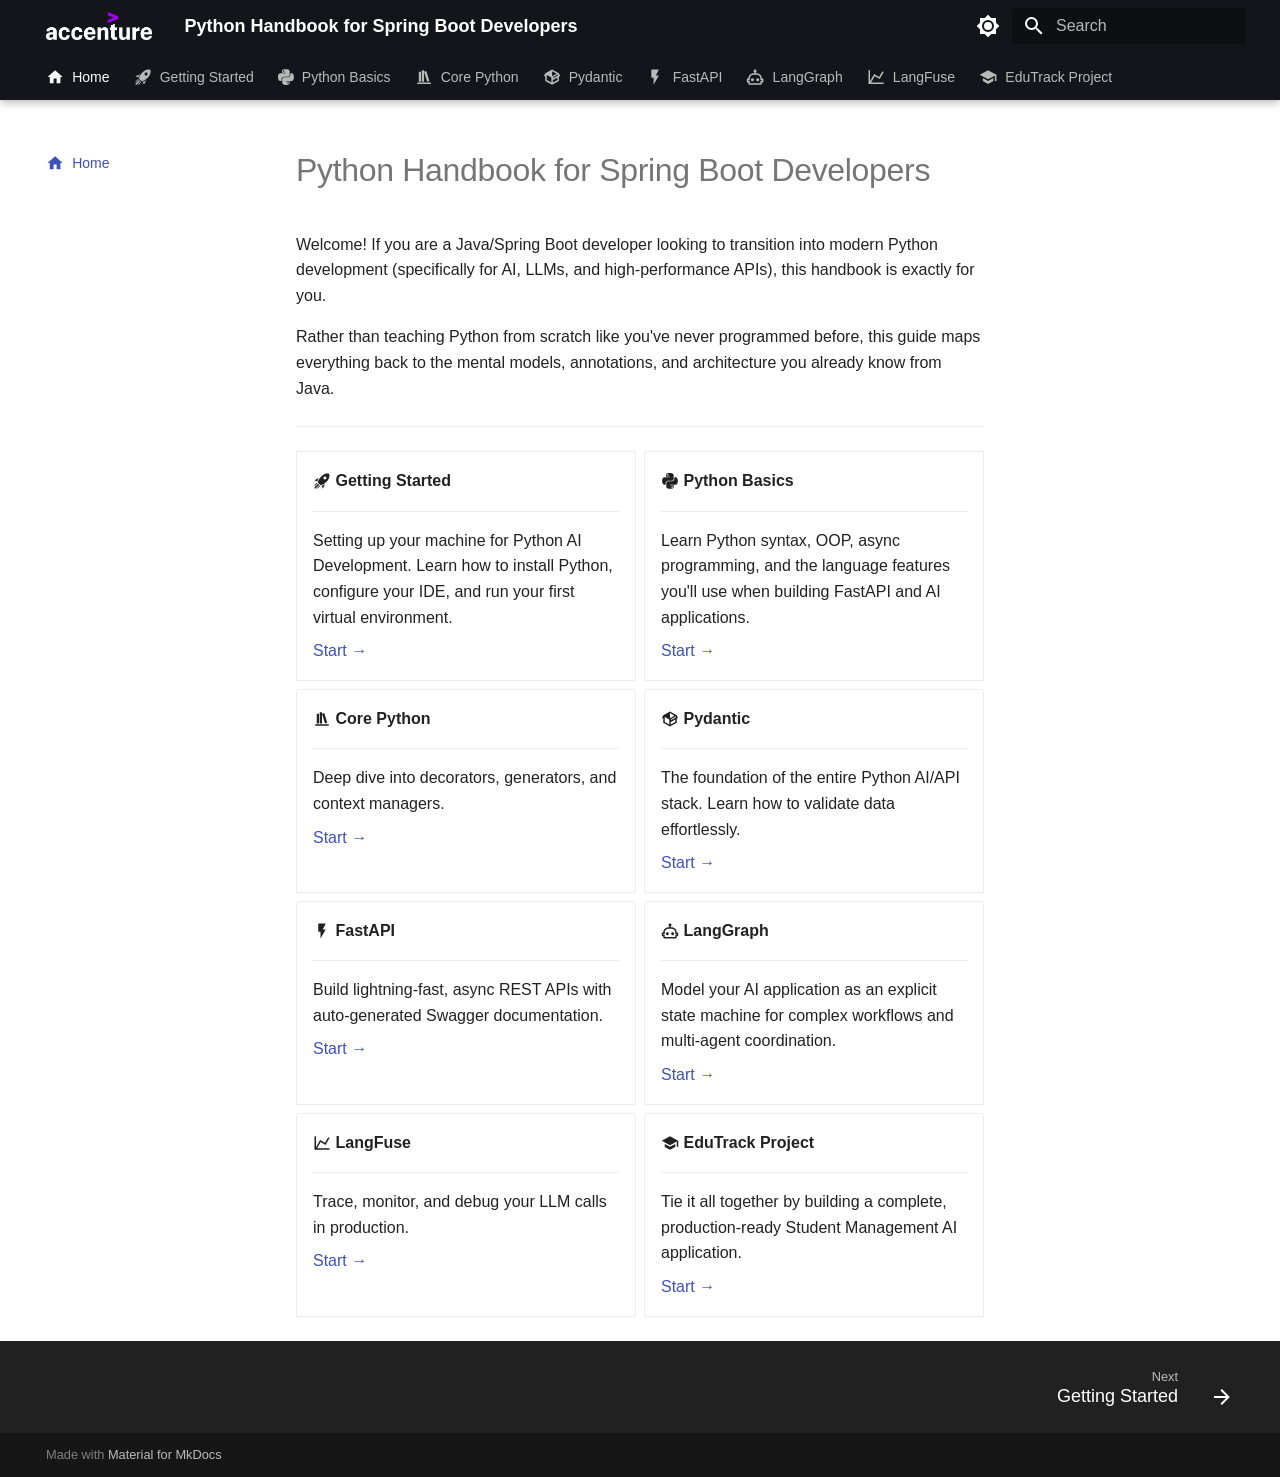
==== index.html @ 9c5d335f "Deployed 774db73 with MkDocs version: 1.6.1" ====
<!doctype html>
<html lang="en" class="no-js">
  <head>
    
      <meta charset="utf-8">
      <meta name="viewport" content="width=device-width,initial-scale=1">
      
        <meta name="description" content="Learn Python, FastAPI, Pydantic, LangGraph and LangFuse">
      
      
      
        <link rel="canonical" href="https://your-internal-link.accenture.com/">
      
      
      
        <link rel="next" href="getting-started/">
      
      
        
      
      
      <link rel="icon" href="assets/favicon.ico">
      <meta name="generator" content="mkdocs-1.6.1, mkdocs-material-9.7.6">
    
    
      
        <title>Python Handbook for Spring Boot Developers</title>
      
    
    
      <link rel="stylesheet" href="assets/stylesheets/main.484c7ddc.min.css">
      
        
        <link rel="stylesheet" href="assets/stylesheets/palette.ab4e12ef.min.css">
      
      


    
    
      
    
    
      
        
        
        <link rel="preconnect" href="https://fonts.gstatic.com" crossorigin>
        <link rel="stylesheet" href="https://fonts.googleapis.com/css?family=Roboto:300,300i,400,400i,700,700i%7CRoboto+Mono:400,400i,700,700i&display=fallback">
        <style>:root{--md-text-font:"Roboto";--md-code-font:"Roboto Mono"}</style>
      
    
    
      <link rel="stylesheet" href="stylesheets/extra.css">
    
    <script>__md_scope=new URL(".",location),__md_hash=e=>[...e].reduce(((e,_)=>(e<<5)-e+_.charCodeAt(0)),0),__md_get=(e,_=localStorage,t=__md_scope)=>JSON.parse(_.getItem(t.pathname+"."+e)),__md_set=(e,_,t=localStorage,a=__md_scope)=>{try{t.setItem(a.pathname+"."+e,JSON.stringify(_))}catch(e){}}</script>
    
      

    
    
  </head>
  
  
    
    
      
    
    
    
    
    <body dir="ltr" data-md-color-scheme="default" data-md-color-primary="black" data-md-color-accent="deep-purple">
  
    
    <input class="md-toggle" data-md-toggle="drawer" type="checkbox" id="__drawer" autocomplete="off">
    <input class="md-toggle" data-md-toggle="search" type="checkbox" id="__search" autocomplete="off">
    <label class="md-overlay" for="__drawer"></label>
    <div data-md-component="skip">
      
        
        <a href="#python-handbook-for-spring-boot-developers" class="md-skip">
          Skip to content
        </a>
      
    </div>
    <div data-md-component="announce">
      
    </div>
    
    
      

  

<header class="md-header md-header--shadow md-header--lifted" data-md-component="header">
  <nav class="md-header__inner md-grid" aria-label="Header">
    <a href="." title="Python Handbook for Spring Boot Developers" class="md-header__button md-logo" aria-label="Python Handbook for Spring Boot Developers" data-md-component="logo">
      
  <img src="assets/Accenture-logo.png" alt="logo">

    </a>
    <label class="md-header__button md-icon" for="__drawer">
      
      <svg xmlns="http://www.w3.org/2000/svg" viewBox="0 0 24 24"><path d="M3 6h18v2H3zm0 5h18v2H3zm0 5h18v2H3z"/></svg>
    </label>
    <div class="md-header__title" data-md-component="header-title">
      <div class="md-header__ellipsis">
        <div class="md-header__topic">
          <span class="md-ellipsis">
            Python Handbook for Spring Boot Developers
          </span>
        </div>
        <div class="md-header__topic" data-md-component="header-topic">
          <span class="md-ellipsis">
            
              Home
            
          </span>
        </div>
      </div>
    </div>
    
      
        <form class="md-header__option" data-md-component="palette">
  
    
    
    
    <input class="md-option" data-md-color-media="(prefers-color-scheme: light)" data-md-color-scheme="default" data-md-color-primary="black" data-md-color-accent="deep-purple"  aria-label="Switch to dark mode"  type="radio" name="__palette" id="__palette_0">
    
      <label class="md-header__button md-icon" title="Switch to dark mode" for="__palette_1" hidden>
        <svg xmlns="http://www.w3.org/2000/svg" viewBox="0 0 24 24"><path d="M12 8a4 4 0 0 0-4 4 4 4 0 0 0 4 4 4 4 0 0 0 4-4 4 4 0 0 0-4-4m0 10a6 6 0 0 1-6-6 6 6 0 0 1 6-6 6 6 0 0 1 6 6 6 6 0 0 1-6 6m8-9.31V4h-4.69L12 .69 8.69 4H4v4.69L.69 12 4 15.31V20h4.69L12 23.31 15.31 20H20v-4.69L23.31 12z"/></svg>
      </label>
    
  
    
    
    
    <input class="md-option" data-md-color-media="(prefers-color-scheme: dark)" data-md-color-scheme="slate" data-md-color-primary="black" data-md-color-accent="purple"  aria-label="Switch to light mode"  type="radio" name="__palette" id="__palette_1">
    
      <label class="md-header__button md-icon" title="Switch to light mode" for="__palette_0" hidden>
        <svg xmlns="http://www.w3.org/2000/svg" viewBox="0 0 24 24"><path d="M12 18c-.89 0-1.74-.2-2.5-.55C11.56 16.5 13 14.42 13 12s-1.44-4.5-3.5-5.45C10.26 6.2 11.11 6 12 6a6 6 0 0 1 6 6 6 6 0 0 1-6 6m8-9.31V4h-4.69L12 .69 8.69 4H4v4.69L.69 12 4 15.31V20h4.69L12 23.31 15.31 20H20v-4.69L23.31 12z"/></svg>
      </label>
    
  
</form>
      
    
    
      <script>var palette=__md_get("__palette");if(palette&&palette.color){if("(prefers-color-scheme)"===palette.color.media){var media=matchMedia("(prefers-color-scheme: light)"),input=document.querySelector(media.matches?"[data-md-color-media='(prefers-color-scheme: light)']":"[data-md-color-media='(prefers-color-scheme: dark)']");palette.color.media=input.getAttribute("data-md-color-media"),palette.color.scheme=input.getAttribute("data-md-color-scheme"),palette.color.primary=input.getAttribute("data-md-color-primary"),palette.color.accent=input.getAttribute("data-md-color-accent")}for(var[key,value]of Object.entries(palette.color))document.body.setAttribute("data-md-color-"+key,value)}</script>
    
    
    
      
      
        <label class="md-header__button md-icon" for="__search">
          
          <svg xmlns="http://www.w3.org/2000/svg" viewBox="0 0 24 24"><path d="M9.5 3A6.5 6.5 0 0 1 16 9.5c0 1.61-.59 3.09-1.56 4.23l.27.27h.79l5 5-1.5 1.5-5-5v-.79l-.27-.27A6.52 6.52 0 0 1 9.5 16 6.5 6.5 0 0 1 3 9.5 6.5 6.5 0 0 1 9.5 3m0 2C7 5 5 7 5 9.5S7 14 9.5 14 14 12 14 9.5 12 5 9.5 5"/></svg>
        </label>
        <div class="md-search" data-md-component="search" role="dialog">
  <label class="md-search__overlay" for="__search"></label>
  <div class="md-search__inner" role="search">
    <form class="md-search__form" name="search">
      <input type="text" class="md-search__input" name="query" aria-label="Search" placeholder="Search" autocapitalize="off" autocorrect="off" autocomplete="off" spellcheck="false" data-md-component="search-query" required>
      <label class="md-search__icon md-icon" for="__search">
        
        <svg xmlns="http://www.w3.org/2000/svg" viewBox="0 0 24 24"><path d="M9.5 3A6.5 6.5 0 0 1 16 9.5c0 1.61-.59 3.09-1.56 4.23l.27.27h.79l5 5-1.5 1.5-5-5v-.79l-.27-.27A6.52 6.52 0 0 1 9.5 16 6.5 6.5 0 0 1 3 9.5 6.5 6.5 0 0 1 9.5 3m0 2C7 5 5 7 5 9.5S7 14 9.5 14 14 12 14 9.5 12 5 9.5 5"/></svg>
        
        <svg xmlns="http://www.w3.org/2000/svg" viewBox="0 0 24 24"><path d="M20 11v2H8l5.5 5.5-1.42 1.42L4.16 12l7.92-7.92L13.5 5.5 8 11z"/></svg>
      </label>
      <nav class="md-search__options" aria-label="Search">
        
        <button type="reset" class="md-search__icon md-icon" title="Clear" aria-label="Clear" tabindex="-1">
          
          <svg xmlns="http://www.w3.org/2000/svg" viewBox="0 0 24 24"><path d="M19 6.41 17.59 5 12 10.59 6.41 5 5 6.41 10.59 12 5 17.59 6.41 19 12 13.41 17.59 19 19 17.59 13.41 12z"/></svg>
        </button>
      </nav>
      
        <div class="md-search__suggest" data-md-component="search-suggest"></div>
      
    </form>
    <div class="md-search__output">
      <div class="md-search__scrollwrap" tabindex="0" data-md-scrollfix>
        <div class="md-search-result" data-md-component="search-result">
          <div class="md-search-result__meta">
            Initializing search
          </div>
          <ol class="md-search-result__list" role="presentation"></ol>
        </div>
      </div>
    </div>
  </div>
</div>
      
    
    
  </nav>
  
    
      
<nav class="md-tabs" aria-label="Tabs" data-md-component="tabs">
  <div class="md-grid">
    <ul class="md-tabs__list">
      
        
  
  
  
    
  
  
    <li class="md-tabs__item md-tabs__item--active">
      <a href="." class="md-tabs__link">
        
  
  
    
      <svg xmlns="http://www.w3.org/2000/svg" viewBox="0 0 24 24"><path d="M10 20v-6h4v6h5v-8h3L12 3 2 12h3v8z"/></svg>
    
  
  Home

      </a>
    </li>
  

      
        
  
  
  
  
    <li class="md-tabs__item">
      <a href="getting-started/" class="md-tabs__link">
        
  
  
    
      <svg xmlns="http://www.w3.org/2000/svg" viewBox="0 0 24 24"><path d="m13.13 22.19-1.63-3.83c1.57-.58 3.04-1.36 4.4-2.27zM5.64 12.5l-3.83-1.63 6.1-2.77C7 9.46 6.22 10.93 5.64 12.5M21.61 2.39S16.66.269 11 5.93c-2.19 2.19-3.5 4.6-4.35 6.71-.28.75-.09 1.57.46 2.13l2.13 2.12c.55.56 1.37.74 2.12.46A19.1 19.1 0 0 0 18.07 13c5.66-5.66 3.54-10.61 3.54-10.61m-7.07 7.07c-.78-.78-.78-2.05 0-2.83s2.05-.78 2.83 0c.77.78.78 2.05 0 2.83s-2.05.78-2.83 0m-5.66 7.07-1.41-1.41zM6.24 22l3.64-3.64c-.34-.09-.67-.24-.97-.45L4.83 22zM2 22h1.41l4.77-4.76-1.42-1.41L2 20.59zm0-2.83 4.09-4.08c-.21-.3-.36-.62-.45-.97L2 17.76z"/></svg>
    
  
  Getting Started

      </a>
    </li>
  

      
        
  
  
  
  
    <li class="md-tabs__item">
      <a href="chapter-0/" class="md-tabs__link">
        
  
  
    
      <svg xmlns="http://www.w3.org/2000/svg" viewBox="0 0 448 512"><!--! Font Awesome Free 7.1.0 by @fontawesome - https://fontawesome.com License - https://fontawesome.com/license/free (Icons: CC BY 4.0, Fonts: SIL OFL 1.1, Code: MIT License) Copyright 2025 Fonticons, Inc.--><path d="M439.8 200.5c-7.7-30.9-22.3-54.2-53.4-54.2h-40.1v47.4c0 36.8-31.2 67.8-66.8 67.8H172.7c-29.2 0-53.4 25-53.4 54.3v101.8c0 29 25.2 46 53.4 54.3 33.8 9.9 66.3 11.7 106.8 0 26.9-7.8 53.4-23.5 53.4-54.3v-40.7H226.2v-13.6h160.2c31.1 0 42.6-21.7 53.4-54.2 11.2-33.5 10.7-65.7 0-108.6M286.2 444.7a20.4 20.4 0 1 1 0-40.7 20.4 20.4 0 1 1 0 40.7M167.8 248.1h106.8c29.7 0 53.4-24.5 53.4-54.3V91.9c0-29-24.4-50.7-53.4-55.6-35.8-5.9-74.7-5.6-106.8.1-45.2 8-53.4 24.7-53.4 55.6v40.7h106.9v13.6h-147c-31.1 0-58.3 18.7-66.8 54.2-9.8 40.7-10.2 66.1 0 108.6 7.6 31.6 25.7 54.2 56.8 54.2H101v-48.8c0-35.3 30.5-66.4 66.8-66.4m-6.6-183.4a20.4 20.4 0 1 1 0 40.8 20.4 20.4 0 1 1 0-40.8"/></svg>
    
  
  Python Basics

      </a>
    </li>
  

      
        
  
  
  
  
    <li class="md-tabs__item">
      <a href="chapter-1/" class="md-tabs__link">
        
  
  
    
      <svg xmlns="http://www.w3.org/2000/svg" viewBox="0 0 24 24"><path d="M9 3v15h3V3zm3 2 4 13 3-1-4-13zM5 5v13h3V5zM3 19v2h18v-2z"/></svg>
    
  
  Core Python

      </a>
    </li>
  

      
        
  
  
  
  
    <li class="md-tabs__item">
      <a href="chapter-2/" class="md-tabs__link">
        
  
  
    
      <svg xmlns="http://www.w3.org/2000/svg" viewBox="0 0 24 24"><path d="M2 10.96a.985.985 0 0 1-.37-1.37L3.13 7c.11-.2.28-.34.47-.42l7.83-4.4c.16-.12.36-.18.57-.18s.41.06.57.18l7.9 4.44c.19.1.35.26.44.46l1.45 2.52c.28.48.11 1.09-.36 1.36l-1 .58v4.96c0 .38-.21.71-.53.88l-7.9 4.44c-.16.12-.36.18-.57.18s-.41-.06-.57-.18l-7.9-4.44A.99.99 0 0 1 3 16.5v-5.54c-.3.17-.68.18-1 0m10-6.81v6.7l5.96-3.35zM5 15.91l6 3.38v-6.71L5 9.21zm14 0v-3.22l-5 2.9c-.33.18-.7.17-1 .01v3.69zm-5.15-2.55 6.28-3.63-.58-1.01-6.28 3.63z"/></svg>
    
  
  Pydantic

      </a>
    </li>
  

      
        
  
  
  
  
    <li class="md-tabs__item">
      <a href="chapter-3/" class="md-tabs__link">
        
  
  
    
      <svg xmlns="http://www.w3.org/2000/svg" viewBox="0 0 24 24"><path d="M7 2v11h3v9l7-12h-4l4-8z"/></svg>
    
  
  FastAPI

      </a>
    </li>
  

      
        
  
  
  
  
    <li class="md-tabs__item">
      <a href="chapter-4/" class="md-tabs__link">
        
  
  
    
      <svg xmlns="http://www.w3.org/2000/svg" viewBox="0 0 24 24"><path d="M17.5 15.5c0 1.11-.89 2-2 2s-2-.89-2-2 .9-2 2-2 2 .9 2 2m-9-2c-1.1 0-2 .9-2 2s.9 2 2 2 2-.89 2-2-.89-2-2-2M23 15v3c0 .55-.45 1-1 1h-1v1c0 1.11-.89 2-2 2H5a2 2 0 0 1-2-2v-1H2c-.55 0-1-.45-1-1v-3c0-.55.45-1 1-1h1c0-3.87 3.13-7 7-7h1V5.73c-.6-.34-1-.99-1-1.73 0-1.1.9-2 2-2s2 .9 2 2c0 .74-.4 1.39-1 1.73V7h1c3.87 0 7 3.13 7 7h1c.55 0 1 .45 1 1m-2 1h-2v-2c0-2.76-2.24-5-5-5h-4c-2.76 0-5 2.24-5 5v2H3v1h2v3h14v-3h2z"/></svg>
    
  
  LangGraph

      </a>
    </li>
  

      
        
  
  
  
  
    <li class="md-tabs__item">
      <a href="chapter-5/" class="md-tabs__link">
        
  
  
    
      <svg xmlns="http://www.w3.org/2000/svg" viewBox="0 0 24 24"><path d="m16 11.78 4.24-7.33 1.73 1-5.23 9.05-6.51-3.75L5.46 19H22v2H2V3h2v14.54L9.5 8z"/></svg>
    
  
  LangFuse

      </a>
    </li>
  

      
        
  
  
  
  
    <li class="md-tabs__item">
      <a href="chapter-6/" class="md-tabs__link">
        
  
  
    
      <svg xmlns="http://www.w3.org/2000/svg" viewBox="0 0 24 24"><path d="M12 3 1 9l11 6 9-4.91V17h2V9M5 13.18v4L12 21l7-3.82v-4L12 17z"/></svg>
    
  
  EduTrack Project

      </a>
    </li>
  

      
    </ul>
  </div>
</nav>
    
  
</header>
    
    <div class="md-container" data-md-component="container">
      
      
        
      
      <main class="md-main" data-md-component="main">
        <div class="md-main__inner md-grid">
          
            
              
              <div class="md-sidebar md-sidebar--primary" data-md-component="sidebar" data-md-type="navigation" >
                <div class="md-sidebar__scrollwrap">
                  <div class="md-sidebar__inner">
                    


  


<nav class="md-nav md-nav--primary md-nav--lifted" aria-label="Navigation" data-md-level="0">
  <label class="md-nav__title" for="__drawer">
    <a href="." title="Python Handbook for Spring Boot Developers" class="md-nav__button md-logo" aria-label="Python Handbook for Spring Boot Developers" data-md-component="logo">
      
  <img src="assets/Accenture-logo.png" alt="logo">

    </a>
    Python Handbook for Spring Boot Developers
  </label>
  
  <ul class="md-nav__list" data-md-scrollfix>
    
      
      
  
  
    
  
  
  
    <li class="md-nav__item md-nav__item--active">
      
      <input class="md-nav__toggle md-toggle" type="checkbox" id="__toc">
      
      
        
      
      
      <a href="." class="md-nav__link md-nav__link--active">
        
  
  
    <svg xmlns="http://www.w3.org/2000/svg" viewBox="0 0 24 24"><path d="M10 20v-6h4v6h5v-8h3L12 3 2 12h3v8z"/></svg>
  
  <span class="md-ellipsis">
    
  
    Home
  

    
  </span>
  
  

      </a>
      
    </li>
  

    
      
      
  
  
  
  
    <li class="md-nav__item">
      <a href="getting-started/" class="md-nav__link">
        
  
  
    <svg xmlns="http://www.w3.org/2000/svg" viewBox="0 0 24 24"><path d="m13.13 22.19-1.63-3.83c1.57-.58 3.04-1.36 4.4-2.27zM5.64 12.5l-3.83-1.63 6.1-2.77C7 9.46 6.22 10.93 5.64 12.5M21.61 2.39S16.66.269 11 5.93c-2.19 2.19-3.5 4.6-4.35 6.71-.28.75-.09 1.57.46 2.13l2.13 2.12c.55.56 1.37.74 2.12.46A19.1 19.1 0 0 0 18.07 13c5.66-5.66 3.54-10.61 3.54-10.61m-7.07 7.07c-.78-.78-.78-2.05 0-2.83s2.05-.78 2.83 0c.77.78.78 2.05 0 2.83s-2.05.78-2.83 0m-5.66 7.07-1.41-1.41zM6.24 22l3.64-3.64c-.34-.09-.67-.24-.97-.45L4.83 22zM2 22h1.41l4.77-4.76-1.42-1.41L2 20.59zm0-2.83 4.09-4.08c-.21-.3-.36-.62-.45-.97L2 17.76z"/></svg>
  
  <span class="md-ellipsis">
    
  
    Getting Started
  

    
  </span>
  
  

      </a>
    </li>
  

    
      
      
  
  
  
  
    <li class="md-nav__item">
      <a href="chapter-0/" class="md-nav__link">
        
  
  
    <svg xmlns="http://www.w3.org/2000/svg" viewBox="0 0 448 512"><!--! Font Awesome Free 7.1.0 by @fontawesome - https://fontawesome.com License - https://fontawesome.com/license/free (Icons: CC BY 4.0, Fonts: SIL OFL 1.1, Code: MIT License) Copyright 2025 Fonticons, Inc.--><path d="M439.8 200.5c-7.7-30.9-22.3-54.2-53.4-54.2h-40.1v47.4c0 36.8-31.2 67.8-66.8 67.8H172.7c-29.2 0-53.4 25-53.4 54.3v101.8c0 29 25.2 46 53.4 54.3 33.8 9.9 66.3 11.7 106.8 0 26.9-7.8 53.4-23.5 53.4-54.3v-40.7H226.2v-13.6h160.2c31.1 0 42.6-21.7 53.4-54.2 11.2-33.5 10.7-65.7 0-108.6M286.2 444.7a20.4 20.4 0 1 1 0-40.7 20.4 20.4 0 1 1 0 40.7M167.8 248.1h106.8c29.7 0 53.4-24.5 53.4-54.3V91.9c0-29-24.4-50.7-53.4-55.6-35.8-5.9-74.7-5.6-106.8.1-45.2 8-53.4 24.7-53.4 55.6v40.7h106.9v13.6h-147c-31.1 0-58.3 18.7-66.8 54.2-9.8 40.7-10.2 66.1 0 108.6 7.6 31.6 25.7 54.2 56.8 54.2H101v-48.8c0-35.3 30.5-66.4 66.8-66.4m-6.6-183.4a20.4 20.4 0 1 1 0 40.8 20.4 20.4 0 1 1 0-40.8"/></svg>
  
  <span class="md-ellipsis">
    
  
    Python Basics
  

    
  </span>
  
  

      </a>
    </li>
  

    
      
      
  
  
  
  
    <li class="md-nav__item">
      <a href="chapter-1/" class="md-nav__link">
        
  
  
    <svg xmlns="http://www.w3.org/2000/svg" viewBox="0 0 24 24"><path d="M9 3v15h3V3zm3 2 4 13 3-1-4-13zM5 5v13h3V5zM3 19v2h18v-2z"/></svg>
  
  <span class="md-ellipsis">
    
  
    Core Python
  

    
  </span>
  
  

      </a>
    </li>
  

    
      
      
  
  
  
  
    <li class="md-nav__item">
      <a href="chapter-2/" class="md-nav__link">
        
  
  
    <svg xmlns="http://www.w3.org/2000/svg" viewBox="0 0 24 24"><path d="M2 10.96a.985.985 0 0 1-.37-1.37L3.13 7c.11-.2.28-.34.47-.42l7.83-4.4c.16-.12.36-.18.57-.18s.41.06.57.18l7.9 4.44c.19.1.35.26.44.46l1.45 2.52c.28.48.11 1.09-.36 1.36l-1 .58v4.96c0 .38-.21.71-.53.88l-7.9 4.44c-.16.12-.36.18-.57.18s-.41-.06-.57-.18l-7.9-4.44A.99.99 0 0 1 3 16.5v-5.54c-.3.17-.68.18-1 0m10-6.81v6.7l5.96-3.35zM5 15.91l6 3.38v-6.71L5 9.21zm14 0v-3.22l-5 2.9c-.33.18-.7.17-1 .01v3.69zm-5.15-2.55 6.28-3.63-.58-1.01-6.28 3.63z"/></svg>
  
  <span class="md-ellipsis">
    
  
    Pydantic
  

    
  </span>
  
  

      </a>
    </li>
  

    
      
      
  
  
  
  
    <li class="md-nav__item">
      <a href="chapter-3/" class="md-nav__link">
        
  
  
    <svg xmlns="http://www.w3.org/2000/svg" viewBox="0 0 24 24"><path d="M7 2v11h3v9l7-12h-4l4-8z"/></svg>
  
  <span class="md-ellipsis">
    
  
    FastAPI
  

    
  </span>
  
  

      </a>
    </li>
  

    
      
      
  
  
  
  
    <li class="md-nav__item">
      <a href="chapter-4/" class="md-nav__link">
        
  
  
    <svg xmlns="http://www.w3.org/2000/svg" viewBox="0 0 24 24"><path d="M17.5 15.5c0 1.11-.89 2-2 2s-2-.89-2-2 .9-2 2-2 2 .9 2 2m-9-2c-1.1 0-2 .9-2 2s.9 2 2 2 2-.89 2-2-.89-2-2-2M23 15v3c0 .55-.45 1-1 1h-1v1c0 1.11-.89 2-2 2H5a2 2 0 0 1-2-2v-1H2c-.55 0-1-.45-1-1v-3c0-.55.45-1 1-1h1c0-3.87 3.13-7 7-7h1V5.73c-.6-.34-1-.99-1-1.73 0-1.1.9-2 2-2s2 .9 2 2c0 .74-.4 1.39-1 1.73V7h1c3.87 0 7 3.13 7 7h1c.55 0 1 .45 1 1m-2 1h-2v-2c0-2.76-2.24-5-5-5h-4c-2.76 0-5 2.24-5 5v2H3v1h2v3h14v-3h2z"/></svg>
  
  <span class="md-ellipsis">
    
  
    LangGraph
  

    
  </span>
  
  

      </a>
    </li>
  

    
      
      
  
  
  
  
    <li class="md-nav__item">
      <a href="chapter-5/" class="md-nav__link">
        
  
  
    <svg xmlns="http://www.w3.org/2000/svg" viewBox="0 0 24 24"><path d="m16 11.78 4.24-7.33 1.73 1-5.23 9.05-6.51-3.75L5.46 19H22v2H2V3h2v14.54L9.5 8z"/></svg>
  
  <span class="md-ellipsis">
    
  
    LangFuse
  

    
  </span>
  
  

      </a>
    </li>
  

    
      
      
  
  
  
  
    <li class="md-nav__item">
      <a href="chapter-6/" class="md-nav__link">
        
  
  
    <svg xmlns="http://www.w3.org/2000/svg" viewBox="0 0 24 24"><path d="M12 3 1 9l11 6 9-4.91V17h2V9M5 13.18v4L12 21l7-3.82v-4L12 17z"/></svg>
  
  <span class="md-ellipsis">
    
  
    EduTrack Project
  

    
  </span>
  
  

      </a>
    </li>
  

    
  </ul>
</nav>
                  </div>
                </div>
              </div>
            
            
              
              <div class="md-sidebar md-sidebar--secondary" data-md-component="sidebar" data-md-type="toc" >
                <div class="md-sidebar__scrollwrap">
                  <div class="md-sidebar__inner">
                    

<nav class="md-nav md-nav--secondary" aria-label="Table of contents">
  
  
  
    
  
  
</nav>
                  </div>
                </div>
              </div>
            
          
          
            <div class="md-content" data-md-component="content">
              
              <article class="md-content__inner md-typeset">
                
                  



<h1 id="python-handbook-for-spring-boot-developers">Python Handbook for Spring Boot Developers<a class="headerlink" href="#python-handbook-for-spring-boot-developers" title="Permanent link">&para;</a></h1>
<p>Welcome! If you are a Java/Spring Boot developer looking to transition into modern Python development (specifically for AI, LLMs, and high-performance APIs), this handbook is exactly for you.</p>
<p>Rather than teaching Python from scratch like you've never programmed before, this guide maps everything back to the mental models, annotations, and architecture you already know from Java.</p>
<hr />
<div class="grid cards">
<ul>
<li>
<p><span class="twemoji"><svg xmlns="http://www.w3.org/2000/svg" viewBox="0 0 24 24"><path d="m13.13 22.19-1.63-3.83c1.57-.58 3.04-1.36 4.4-2.27zM5.64 12.5l-3.83-1.63 6.1-2.77C7 9.46 6.22 10.93 5.64 12.5M21.61 2.39S16.66.269 11 5.93c-2.19 2.19-3.5 4.6-4.35 6.71-.28.75-.09 1.57.46 2.13l2.13 2.12c.55.56 1.37.74 2.12.46A19.1 19.1 0 0 0 18.07 13c5.66-5.66 3.54-10.61 3.54-10.61m-7.07 7.07c-.78-.78-.78-2.05 0-2.83s2.05-.78 2.83 0c.77.78.78 2.05 0 2.83s-2.05.78-2.83 0m-5.66 7.07-1.41-1.41zM6.24 22l3.64-3.64c-.34-.09-.67-.24-.97-.45L4.83 22zM2 22h1.41l4.77-4.76-1.42-1.41L2 20.59zm0-2.83 4.09-4.08c-.21-.3-.36-.62-.45-.97L2 17.76z"/></svg></span> <strong>Getting Started</strong></p>
<hr />
<p>Setting up your machine for Python AI Development. Learn how to install Python, configure your IDE, and run your first virtual environment.</p>
<p><a href="getting-started/">Start →</a></p>
</li>
<li>
<p><span class="twemoji"><svg xmlns="http://www.w3.org/2000/svg" viewBox="0 0 448 512"><!--! Font Awesome Free 7.1.0 by @fontawesome - https://fontawesome.com License - https://fontawesome.com/license/free (Icons: CC BY 4.0, Fonts: SIL OFL 1.1, Code: MIT License) Copyright 2025 Fonticons, Inc.--><path d="M439.8 200.5c-7.7-30.9-22.3-54.2-53.4-54.2h-40.1v47.4c0 36.8-31.2 67.8-66.8 67.8H172.7c-29.2 0-53.4 25-53.4 54.3v101.8c0 29 25.2 46 53.4 54.3 33.8 9.9 66.3 11.7 106.8 0 26.9-7.8 53.4-23.5 53.4-54.3v-40.7H226.2v-13.6h160.2c31.1 0 42.6-21.7 53.4-54.2 11.2-33.5 10.7-65.7 0-108.6M286.2 444.7a20.4 20.4 0 1 1 0-40.7 20.4 20.4 0 1 1 0 40.7M167.8 248.1h106.8c29.7 0 53.4-24.5 53.4-54.3V91.9c0-29-24.4-50.7-53.4-55.6-35.8-5.9-74.7-5.6-106.8.1-45.2 8-53.4 24.7-53.4 55.6v40.7h106.9v13.6h-147c-31.1 0-58.3 18.7-66.8 54.2-9.8 40.7-10.2 66.1 0 108.6 7.6 31.6 25.7 54.2 56.8 54.2H101v-48.8c0-35.3 30.5-66.4 66.8-66.4m-6.6-183.4a20.4 20.4 0 1 1 0 40.8 20.4 20.4 0 1 1 0-40.8"/></svg></span> <strong>Python Basics</strong></p>
<hr />
<p>Learn Python syntax, OOP, async programming, and the language features you'll use when building FastAPI and AI applications.</p>
<p><a href="chapter-0/">Start →</a></p>
</li>
<li>
<p><span class="twemoji"><svg xmlns="http://www.w3.org/2000/svg" viewBox="0 0 24 24"><path d="M9 3v15h3V3zm3 2 4 13 3-1-4-13zM5 5v13h3V5zM3 19v2h18v-2z"/></svg></span> <strong>Core Python</strong></p>
<hr />
<p>Deep dive into decorators, generators, and context managers.</p>
<p><a href="chapter-1/">Start →</a></p>
</li>
<li>
<p><span class="twemoji"><svg xmlns="http://www.w3.org/2000/svg" viewBox="0 0 24 24"><path d="M2 10.96a.985.985 0 0 1-.37-1.37L3.13 7c.11-.2.28-.34.47-.42l7.83-4.4c.16-.12.36-.18.57-.18s.41.06.57.18l7.9 4.44c.19.1.35.26.44.46l1.45 2.52c.28.48.11 1.09-.36 1.36l-1 .58v4.96c0 .38-.21.71-.53.88l-7.9 4.44c-.16.12-.36.18-.57.18s-.41-.06-.57-.18l-7.9-4.44A.99.99 0 0 1 3 16.5v-5.54c-.3.17-.68.18-1 0m10-6.81v6.7l5.96-3.35zM5 15.91l6 3.38v-6.71L5 9.21zm14 0v-3.22l-5 2.9c-.33.18-.7.17-1 .01v3.69zm-5.15-2.55 6.28-3.63-.58-1.01-6.28 3.63z"/></svg></span> <strong>Pydantic</strong></p>
<hr />
<p>The foundation of the entire Python AI/API stack. Learn how to validate data effortlessly.</p>
<p><a href="chapter-2/">Start →</a></p>
</li>
<li>
<p><span class="twemoji"><svg xmlns="http://www.w3.org/2000/svg" viewBox="0 0 24 24"><path d="M7 2v11h3v9l7-12h-4l4-8z"/></svg></span> <strong>FastAPI</strong></p>
<hr />
<p>Build lightning-fast, async REST APIs with auto-generated Swagger documentation.</p>
<p><a href="chapter-3/">Start →</a></p>
</li>
<li>
<p><span class="twemoji"><svg xmlns="http://www.w3.org/2000/svg" viewBox="0 0 24 24"><path d="M17.5 15.5c0 1.11-.89 2-2 2s-2-.89-2-2 .9-2 2-2 2 .9 2 2m-9-2c-1.1 0-2 .9-2 2s.9 2 2 2 2-.89 2-2-.89-2-2-2M23 15v3c0 .55-.45 1-1 1h-1v1c0 1.11-.89 2-2 2H5a2 2 0 0 1-2-2v-1H2c-.55 0-1-.45-1-1v-3c0-.55.45-1 1-1h1c0-3.87 3.13-7 7-7h1V5.73c-.6-.34-1-.99-1-1.73 0-1.1.9-2 2-2s2 .9 2 2c0 .74-.4 1.39-1 1.73V7h1c3.87 0 7 3.13 7 7h1c.55 0 1 .45 1 1m-2 1h-2v-2c0-2.76-2.24-5-5-5h-4c-2.76 0-5 2.24-5 5v2H3v1h2v3h14v-3h2z"/></svg></span> <strong>LangGraph</strong></p>
<hr />
<p>Model your AI application as an explicit state machine for complex workflows and multi-agent coordination.</p>
<p><a href="chapter-4/">Start →</a></p>
</li>
<li>
<p><span class="twemoji"><svg xmlns="http://www.w3.org/2000/svg" viewBox="0 0 24 24"><path d="m16 11.78 4.24-7.33 1.73 1-5.23 9.05-6.51-3.75L5.46 19H22v2H2V3h2v14.54L9.5 8z"/></svg></span> <strong>LangFuse</strong></p>
<hr />
<p>Trace, monitor, and debug your LLM calls in production.</p>
<p><a href="chapter-5/">Start →</a></p>
</li>
<li>
<p><span class="twemoji"><svg xmlns="http://www.w3.org/2000/svg" viewBox="0 0 24 24"><path d="M12 3 1 9l11 6 9-4.91V17h2V9M5 13.18v4L12 21l7-3.82v-4L12 17z"/></svg></span> <strong>EduTrack Project</strong></p>
<hr />
<p>Tie it all together by building a complete, production-ready Student Management AI application.</p>
<p><a href="chapter-6/">Start →</a></p>
</li>
</ul>
</div>







  
  






                
              </article>
            </div>
          
          
<script>var target=document.getElementById(location.hash.slice(1));target&&target.name&&(target.checked=target.name.startsWith("__tabbed_"))</script>
        </div>
        
          <button type="button" class="md-top md-icon" data-md-component="top" hidden>
  
  <svg xmlns="http://www.w3.org/2000/svg" viewBox="0 0 24 24"><path d="M13 20h-2V8l-5.5 5.5-1.42-1.42L12 4.16l7.92 7.92-1.42 1.42L13 8z"/></svg>
  Back to top
</button>
        
      </main>
      
        <footer class="md-footer">
  
    
      
      <nav class="md-footer__inner md-grid" aria-label="Footer" >
        
        
          
          <a href="getting-started/" class="md-footer__link md-footer__link--next" aria-label="Next: Getting Started">
            <div class="md-footer__title">
              <span class="md-footer__direction">
                Next
              </span>
              <div class="md-ellipsis">
                Getting Started
              </div>
            </div>
            <div class="md-footer__button md-icon">
              
              <svg xmlns="http://www.w3.org/2000/svg" viewBox="0 0 24 24"><path d="M4 11v2h12l-5.5 5.5 1.42 1.42L19.84 12l-7.92-7.92L10.5 5.5 16 11z"/></svg>
            </div>
          </a>
        
      </nav>
    
  
  <div class="md-footer-meta md-typeset">
    <div class="md-footer-meta__inner md-grid">
      <div class="md-copyright">
  
  
    Made with
    <a href="https://squidfunk.github.io/mkdocs-material/" target="_blank" rel="noopener">
      Material for MkDocs
    </a>
  
</div>
      
    </div>
  </div>
</footer>
      
    </div>
    <div class="md-dialog" data-md-component="dialog">
      <div class="md-dialog__inner md-typeset"></div>
    </div>
    
    
    
      
      
      <script id="__config" type="application/json">{"annotate": null, "base": ".", "features": ["navigation.tabs", "navigation.tabs.sticky", "navigation.instant", "navigation.tracking", "navigation.top", "navigation.footer", "search.highlight", "search.suggest", "content.code.copy", "content.code.annotate", "toc.follow"], "search": "assets/javascripts/workers/search.2c215733.min.js", "tags": null, "translations": {"clipboard.copied": "Copied to clipboard", "clipboard.copy": "Copy to clipboard", "search.result.more.one": "1 more on this page", "search.result.more.other": "# more on this page", "search.result.none": "No matching documents", "search.result.one": "1 matching document", "search.result.other": "# matching documents", "search.result.placeholder": "Type to start searching", "search.result.term.missing": "Missing", "select.version": "Select version"}, "version": null}</script>
    
    
      <script src="assets/javascripts/bundle.79ae519e.min.js"></script>
      
    
  </body>
</html>
---- assets/stylesheets/main.484c7ddc.min.css ----
@charset "UTF-8";html{-webkit-text-size-adjust:none;-moz-text-size-adjust:none;text-size-adjust:none;box-sizing:border-box}*,:after,:before{box-sizing:inherit}@media (prefers-reduced-motion){*,:after,:before{transition:none!important}}body{margin:0}a,button,input,label{-webkit-tap-highlight-color:transparent}a{color:inherit;text-decoration:none}hr{border:0;box-sizing:initial;display:block;height:.05rem;overflow:visible;padding:0}small{font-size:80%}sub,sup{line-height:1em}img{border-style:none}table{border-collapse:initial;border-spacing:0}td,th{font-weight:400;vertical-align:top}button{background:#0000;border:0;font-family:inherit;font-size:inherit;margin:0;padding:0}input{border:0;outline:none}:root{--md-primary-fg-color:#4051b5;--md-primary-fg-color--light:#5d6cc0;--md-primary-fg-color--dark:#303fa1;--md-primary-bg-color:#fff;--md-primary-bg-color--light:#ffffffb3;--md-accent-fg-color:#526cfe;--md-accent-fg-color--transparent:#526cfe1a;--md-accent-bg-color:#fff;--md-accent-bg-color--light:#ffffffb3}[data-md-color-scheme=default]{color-scheme:light}[data-md-color-scheme=default] img[src$="#gh-dark-mode-only"],[data-md-color-scheme=default] img[src$="#only-dark"]{display:none}:root,[data-md-color-scheme=default]{--md-hue:225deg;--md-default-fg-color:#000000de;--md-default-fg-color--light:#0000008a;--md-default-fg-color--lighter:#00000052;--md-default-fg-color--lightest:#00000012;--md-default-bg-color:#fff;--md-default-bg-color--light:#ffffffb3;--md-default-bg-color--lighter:#ffffff4d;--md-default-bg-color--lightest:#ffffff1f;--md-code-fg-color:#36464e;--md-code-bg-color:#f5f5f5;--md-code-bg-color--light:#f5f5f5b3;--md-code-bg-color--lighter:#f5f5f54d;--md-code-hl-color:#4287ff;--md-code-hl-color--light:#4287ff1a;--md-code-hl-number-color:#d52a2a;--md-code-hl-special-color:#db1457;--md-code-hl-function-color:#a846b9;--md-code-hl-constant-color:#6e59d9;--md-code-hl-keyword-color:#3f6ec6;--md-code-hl-string-color:#1c7d4d;--md-code-hl-name-color:var(--md-code-fg-color);--md-code-hl-operator-color:var(--md-default-fg-color--light);--md-code-hl-punctuation-color:var(--md-default-fg-color--light);--md-code-hl-comment-color:var(--md-default-fg-color--light);--md-code-hl-generic-color:var(--md-default-fg-color--light);--md-code-hl-variable-color:var(--md-default-fg-color--light);--md-typeset-color:var(--md-default-fg-color);--md-typeset-a-color:var(--md-primary-fg-color);--md-typeset-del-color:#f5503d26;--md-typeset-ins-color:#0bd57026;--md-typeset-kbd-color:#fafafa;--md-typeset-kbd-accent-color:#fff;--md-typeset-kbd-border-color:#b8b8b8;--md-typeset-mark-color:#ffff0080;--md-typeset-table-color:#0000001f;--md-typeset-table-color--light:rgba(0,0,0,.035);--md-admonition-fg-color:var(--md-default-fg-color);--md-admonition-bg-color:var(--md-default-bg-color);--md-warning-fg-color:#000000de;--md-warning-bg-color:#ff9;--md-footer-fg-color:#fff;--md-footer-fg-color--light:#ffffffb3;--md-footer-fg-color--lighter:#ffffff73;--md-footer-bg-color:#000000de;--md-footer-bg-color--dark:#00000052;--md-shadow-z1:0 0.2rem 0.5rem #0000000d,0 0 0.05rem #0000001a;--md-shadow-z2:0 0.2rem 0.5rem #0000001a,0 0 0.05rem #00000040;--md-shadow-z3:0 0.2rem 0.5rem #0003,0 0 0.05rem #00000059}.md-icon svg{fill:currentcolor;display:block;height:1.2rem;width:1.2rem}body{-webkit-font-smoothing:antialiased;-moz-osx-font-smoothing:grayscale;--md-text-font-family:var(--md-text-font,_),-apple-system,BlinkMacSystemFont,Helvetica,Arial,sans-serif;--md-code-font-family:var(--md-code-font,_),SFMono-Regular,Consolas,Menlo,monospace}aside,body,input{font-feature-settings:"kern","liga";color:var(--md-typeset-color);font-family:var(--md-text-font-family)}code,kbd,pre{font-feature-settings:"kern";font-family:var(--md-code-font-family)}:root{--md-typeset-table-sort-icon:url('data:image/svg+xml;charset=utf-8,<svg xmlns="http://www.w3.org/2000/svg" viewBox="0 0 24 24"><path d="m18 21-4-4h3V7h-3l4-4 4 4h-3v10h3M2 19v-2h10v2M2 13v-2h7v2M2 7V5h4v2z"/></svg>');--md-typeset-table-sort-icon--asc:url('data:image/svg+xml;charset=utf-8,<svg xmlns="http://www.w3.org/2000/svg" viewBox="0 0 24 24"><path d="M19 17h3l-4 4-4-4h3V3h2M2 17h10v2H2M6 5v2H2V5m0 6h7v2H2z"/></svg>');--md-typeset-table-sort-icon--desc:url('data:image/svg+xml;charset=utf-8,<svg xmlns="http://www.w3.org/2000/svg" viewBox="0 0 24 24"><path d="M19 7h3l-4-4-4 4h3v14h2M2 17h10v2H2M6 5v2H2V5m0 6h7v2H2z"/></svg>')}.md-typeset{-webkit-print-color-adjust:exact;color-adjust:exact;font-size:.8rem;line-height:1.6;overflow-wrap:break-word}@media print{.md-typeset{font-size:.68rem}}.md-typeset blockquote,.md-typeset dl,.md-typeset figure,.md-typeset ol,.md-typeset pre,.md-typeset ul{margin-bottom:1em;margin-top:1em}.md-typeset h1{color:var(--md-default-fg-color--light);font-size:2em;line-height:1.3;margin:0 0 1.25em}.md-typeset h1,.md-typeset h2{font-weight:300;letter-spacing:-.01em}.md-typeset h2{font-size:1.5625em;line-height:1.4;margin:1.6em 0 .64em}.md-typeset h3{font-size:1.25em;font-weight:400;letter-spacing:-.01em;line-height:1.5;margin:1.6em 0 .8em}.md-typeset h2+h3{margin-top:.8em}.md-typeset h4{font-weight:700;letter-spacing:-.01em;margin:1em 0}.md-typeset h5,.md-typeset h6{color:var(--md-default-fg-color--light);font-size:.8em;font-weight:700;letter-spacing:-.01em;margin:1.25em 0}.md-typeset h5{text-transform:uppercase}.md-typeset h5 code{text-transform:none}.md-typeset hr{border-bottom:.05rem solid var(--md-default-fg-color--lightest);display:flow-root;margin:1.5em 0}.md-typeset a{color:var(--md-typeset-a-color);word-break:break-word}.md-typeset a,.md-typeset a:before{transition:color 125ms}.md-typeset a:focus,.md-typeset a:hover{color:var(--md-accent-fg-color)}.md-typeset a:focus code,.md-typeset a:hover code{background-color:var(--md-accent-fg-color--transparent);color:var(--md-accent-fg-color)}.md-typeset a code{color:var(--md-typeset-a-color)}.md-typeset a.focus-visible{outline-color:var(--md-accent-fg-color);outline-offset:.2rem}.md-typeset code,.md-typeset kbd,.md-typeset pre{color:var(--md-code-fg-color);direction:ltr;font-variant-ligatures:none;transition:background-color 125ms}@media print{.md-typeset code,.md-typeset kbd,.md-typeset pre{white-space:pre-wrap}}.md-typeset code{background-color:var(--md-code-bg-color);border-radius:.1rem;-webkit-box-decoration-break:clone;box-decoration-break:clone;font-size:.85em;padding:0 .2941176471em;transition:color 125ms,background-color 125ms;word-break:break-word}.md-typeset code:not(.focus-visible){-webkit-tap-highlight-color:transparent;outline:none}.md-typeset pre{display:flow-root;line-height:1.4;position:relative}.md-typeset pre>code{-webkit-box-decoration-break:slice;box-decoration-break:slice;box-shadow:none;display:block;margin:0;outline-color:var(--md-accent-fg-color);overflow:auto;padding:.7720588235em 1.1764705882em;scrollbar-color:var(--md-default-fg-color--lighter) #0000;scrollbar-width:thin;touch-action:auto;word-break:normal}.md-typeset pre>code:hover{scrollbar-color:var(--md-accent-fg-color) #0000}.md-typeset pre>code::-webkit-scrollbar{height:.2rem;width:.2rem}.md-typeset pre>code::-webkit-scrollbar-thumb{background-color:var(--md-default-fg-color--lighter)}.md-typeset pre>code::-webkit-scrollbar-thumb:hover{background-color:var(--md-accent-fg-color)}.md-typeset kbd{background-color:var(--md-typeset-kbd-color);border-radius:.1rem;box-shadow:0 .1rem 0 .05rem var(--md-typeset-kbd-border-color),0 .1rem 0 var(--md-typeset-kbd-border-color),0 -.1rem .2rem var(--md-typeset-kbd-accent-color) inset;color:var(--md-default-fg-color);display:inline-block;font-size:.75em;padding:0 .6666666667em;vertical-align:text-top;word-break:break-word}.md-typeset mark{background-color:var(--md-typeset-mark-color);-webkit-box-decoration-break:clone;box-decoration-break:clone;color:inherit;word-break:break-word}.md-typeset abbr{cursor:help;text-decoration:none}.md-typeset [data-preview],.md-typeset abbr{border-bottom:.05rem dotted var(--md-default-fg-color--light)}.md-typeset small{opacity:.75}[dir=ltr] .md-typeset sub,[dir=ltr] .md-typeset sup{margin-left:.078125em}[dir=rtl] .md-typeset sub,[dir=rtl] .md-typeset sup{margin-right:.078125em}[dir=ltr] .md-typeset blockquote{padding-left:.6rem}[dir=rtl] .md-typeset blockquote{padding-right:.6rem}[dir=ltr] .md-typeset blockquote{border-left:.2rem solid var(--md-default-fg-color--lighter)}[dir=rtl] .md-typeset blockquote{border-right:.2rem solid var(--md-default-fg-color--lighter)}.md-typeset blockquote{color:var(--md-default-fg-color--light);margin-left:0;margin-right:0}.md-typeset ul{list-style-type:disc}.md-typeset ul[type]{list-style-type:revert-layer}[dir=ltr] .md-typeset ol,[dir=ltr] .md-typeset ul{margin-left:.625em}[dir=rtl] .md-typeset ol,[dir=rtl] .md-typeset ul{margin-right:.625em}.md-typeset ol,.md-typeset ul{padding:0}.md-typeset ol:not([hidden]),.md-typeset ul:not([hidden]){display:flow-root}.md-typeset ol ol,.md-typeset ul ol{list-style-type:lower-alpha}.md-typeset ol ol ol,.md-typeset ul ol ol{list-style-type:lower-roman}.md-typeset ol ol ol ol,.md-typeset ul ol ol ol{list-style-type:upper-alpha}.md-typeset ol ol ol ol ol,.md-typeset ul ol ol ol ol{list-style-type:upper-roman}.md-typeset ol[type],.md-typeset ul[type]{list-style-type:revert-layer}[dir=ltr] .md-typeset ol li,[dir=ltr] .md-typeset ul li{margin-left:1.25em}[dir=rtl] .md-typeset ol li,[dir=rtl] .md-typeset ul li{margin-right:1.25em}.md-typeset ol li,.md-typeset ul li{margin-bottom:.5em}.md-typeset ol li blockquote,.md-typeset ol li p,.md-typeset ul li blockquote,.md-typeset ul li p{margin:.5em 0}.md-typeset ol li:last-child,.md-typeset ul li:last-child{margin-bottom:0}[dir=ltr] .md-typeset ol li ol,[dir=ltr] .md-typeset ol li ul,[dir=ltr] .md-typeset ul li ol,[dir=ltr] .md-typeset ul li ul{margin-left:.625em}[dir=rtl] .md-typeset ol li ol,[dir=rtl] .md-typeset ol li ul,[dir=rtl] .md-typeset ul li ol,[dir=rtl] .md-typeset ul li ul{margin-right:.625em}.md-typeset ol li ol,.md-typeset ol li ul,.md-typeset ul li ol,.md-typeset ul li ul{margin-bottom:.5em;margin-top:.5em}[dir=ltr] .md-typeset dd{margin-left:1.875em}[dir=rtl] .md-typeset dd{margin-right:1.875em}.md-typeset dd{margin-bottom:1.5em;margin-top:1em}.md-typeset img,.md-typeset svg,.md-typeset video{height:auto;max-width:100%}.md-typeset img[align=left]{margin:1em 1em 1em 0}.md-typeset img[align=right]{margin:1em 0 1em 1em}.md-typeset img[align]:only-child{margin-top:0}.md-typeset figure{display:flow-root;margin:1em auto;max-width:100%;text-align:center;width:fit-content}.md-typeset figure img{display:block;margin:0 auto}.md-typeset figcaption{font-style:italic;margin:1em auto;max-width:24rem}.md-typeset iframe{max-width:100%}.md-typeset table:not([class]){background-color:var(--md-default-bg-color);border:.05rem solid var(--md-typeset-table-color);border-radius:.1rem;display:inline-block;font-size:.64rem;max-width:100%;overflow:auto;touch-action:auto}@media print{.md-typeset table:not([class]){display:table}}.md-typeset table:not([class])+*{margin-top:1.5em}.md-typeset table:not([class]) td>:first-child,.md-typeset table:not([class]) th>:first-child{margin-top:0}.md-typeset table:not([class]) td>:last-child,.md-typeset table:not([class]) th>:last-child{margin-bottom:0}.md-typeset table:not([class]) td:not([align]),.md-typeset table:not([class]) th:not([align]){text-align:left}[dir=rtl] .md-typeset table:not([class]) td:not([align]),[dir=rtl] .md-typeset table:not([class]) th:not([align]){text-align:right}.md-typeset table:not([class]) th{font-weight:700;min-width:5rem;padding:.9375em 1.25em;vertical-align:top}.md-typeset table:not([class]) td{border-top:.05rem solid var(--md-typeset-table-color);padding:.9375em 1.25em;vertical-align:top}.md-typeset table:not([class]) tbody tr{transition:background-color 125ms}.md-typeset table:not([class]) tbody tr:hover{background-color:var(--md-typeset-table-color--light);box-shadow:0 .05rem 0 var(--md-default-bg-color) inset}.md-typeset table:not([class]) a{word-break:normal}.md-typeset table th[role=columnheader]{cursor:pointer}[dir=ltr] .md-typeset table th[role=columnheader]:after{margin-left:.5em}[dir=rtl] .md-typeset table th[role=columnheader]:after{margin-right:.5em}.md-typeset table th[role=columnheader]:after{content:"";display:inline-block;height:1.2em;-webkit-mask-image:var(--md-typeset-table-sort-icon);mask-image:var(--md-typeset-table-sort-icon);-webkit-mask-repeat:no-repeat;mask-repeat:no-repeat;-webkit-mask-size:contain;mask-size:contain;transition:background-color 125ms;vertical-align:text-bottom;width:1.2em}.md-typeset table th[role=columnheader]:hover:after{background-color:var(--md-default-fg-color--lighter)}.md-typeset table th[role=columnheader][aria-sort=ascending]:after{background-color:var(--md-default-fg-color--light);-webkit-mask-image:var(--md-typeset-table-sort-icon--asc);mask-image:var(--md-typeset-table-sort-icon--asc)}.md-typeset table th[role=columnheader][aria-sort=descending]:after{background-color:var(--md-default-fg-color--light);-webkit-mask-image:var(--md-typeset-table-sort-icon--desc);mask-image:var(--md-typeset-table-sort-icon--desc)}.md-typeset__scrollwrap{margin:1em -.8rem;overflow-x:auto;touch-action:auto}.md-typeset__table{display:inline-block;margin-bottom:.5em;padding:0 .8rem}@media print{.md-typeset__table{display:block}}html .md-typeset__table table{display:table;margin:0;overflow:hidden;width:100%}@media screen and (max-width:44.984375em){.md-content__inner>pre{margin:1em -.8rem}.md-content__inner>pre code{border-radius:0}}.md-typeset .md-author{border-radius:100%;display:block;flex-shrink:0;height:1.6rem;overflow:hidden;position:relative;transition:color 125ms,transform 125ms;width:1.6rem}.md-typeset .md-author img{display:block}.md-typeset .md-author--more{background:var(--md-default-fg-color--lightest);color:var(--md-default-fg-color--lighter);font-size:.6rem;font-weight:700;line-height:1.6rem;text-align:center}.md-typeset .md-author--long{height:2.4rem;width:2.4rem}.md-typeset a.md-author{transform:scale(1)}.md-typeset a.md-author img{border-radius:100%;filter:grayscale(100%) opacity(75%);transition:filter 125ms}.md-typeset a.md-author:focus,.md-typeset a.md-author:hover{transform:scale(1.1);z-index:1}.md-typeset a.md-author:focus img,.md-typeset a.md-author:hover img{filter:grayscale(0)}.md-banner{background-color:var(--md-footer-bg-color);color:var(--md-footer-fg-color);overflow:auto}@media print{.md-banner{display:none}}.md-banner--warning{background-color:var(--md-warning-bg-color);color:var(--md-warning-fg-color)}.md-banner__inner{font-size:.7rem;margin:.6rem auto;padding:0 .8rem}[dir=ltr] .md-banner__button{float:right}[dir=rtl] .md-banner__button{float:left}.md-banner__button{color:inherit;cursor:pointer;transition:opacity .25s}.no-js .md-banner__button{display:none}.md-banner__button:hover{opacity:.7}html{font-size:125%;height:100%;overflow-x:hidden}@media screen and (min-width:100em){html{font-size:137.5%}}@media screen and (min-width:125em){html{font-size:150%}}body{background-color:var(--md-default-bg-color);display:flex;flex-direction:column;font-size:.5rem;min-height:100%;position:relative;width:100%}@media print{body{display:block}}@media screen and (max-width:59.984375em){body[data-md-scrolllock]{position:fixed}}.md-grid{margin-left:auto;margin-right:auto;max-width:61rem}.md-container{display:flex;flex-direction:column;flex-grow:1}@media print{.md-container{display:block}}.md-main{flex-grow:1}.md-main__inner{display:flex;height:100%;margin-top:1.5rem}.md-ellipsis{overflow:hidden;text-overflow:ellipsis}.md-toggle{display:none}.md-option{height:0;opacity:0;position:absolute;width:0}.md-option:checked+label:not([hidden]){display:block}.md-option.focus-visible+label{outline-color:var(--md-accent-fg-color);outline-style:auto}.md-skip{background-color:var(--md-default-fg-color);border-radius:.1rem;color:var(--md-default-bg-color);font-size:.64rem;margin:.5rem;opacity:0;outline-color:var(--md-accent-fg-color);padding:.3rem .5rem;position:fixed;transform:translateY(.4rem);z-index:-1}.md-skip:focus{opacity:1;transform:translateY(0);transition:transform .25s cubic-bezier(.4,0,.2,1),opacity 175ms 75ms;z-index:10}@page{margin:25mm}:root{--md-clipboard-icon:url('data:image/svg+xml;charset=utf-8,<svg xmlns="http://www.w3.org/2000/svg" viewBox="0 0 24 24"><path d="M19 21H8V7h11m0-2H8a2 2 0 0 0-2 2v14a2 2 0 0 0 2 2h11a2 2 0 0 0 2-2V7a2 2 0 0 0-2-2m-3-4H4a2 2 0 0 0-2 2v14h2V3h12z"/></svg>')}.md-clipboard{border-radius:.1rem;color:var(--md-default-fg-color--lightest);cursor:pointer;height:1.5em;outline-color:var(--md-accent-fg-color);outline-offset:.1rem;transition:color .25s;width:1.5em;z-index:1}@media print{.md-clipboard{display:none}}.md-clipboard:not(.focus-visible){-webkit-tap-highlight-color:transparent;outline:none}:hover>.md-clipboard{color:var(--md-default-fg-color--light)}.md-clipboard:focus,.md-clipboard:hover{color:var(--md-accent-fg-color)}.md-clipboard:after{background-color:currentcolor;content:"";display:block;height:1.125em;margin:0 auto;-webkit-mask-image:var(--md-clipboard-icon);mask-image:var(--md-clipboard-icon);-webkit-mask-position:center;mask-position:center;-webkit-mask-repeat:no-repeat;mask-repeat:no-repeat;-webkit-mask-size:contain;mask-size:contain;width:1.125em}.md-clipboard--inline{cursor:pointer}.md-clipboard--inline code{transition:color .25s,background-color .25s}.md-clipboard--inline:focus code,.md-clipboard--inline:hover code{background-color:var(--md-accent-fg-color--transparent);color:var(--md-accent-fg-color)}:root{--md-code-select-icon:url('data:image/svg+xml;charset=utf-8,<svg xmlns="http://www.w3.org/2000/svg" viewBox="0 0 24 24"><path d="M19 19h-4v2h4c1.1 0 2-.9 2-2v-4h-2m0-12h-4v2h4v4h2V5c0-1.1-.9-2-2-2M5 5h4V3H5c-1.1 0-2 .9-2 2v4h2m0 6H3v4c0 1.1.9 2 2 2h4v-2H5zm2-4h2v2H7zm4 0h2v2h-2zm4 0h2v2h-2zM7 7h2v2H7zm4 0h2v2h-2zm4 0h2v2h-2zm-8 8h2v2H7zm4 0h2v2h-2zm4 0h2v2h-2z"/></svg>');--md-code-copy-icon:url('data:image/svg+xml;charset=utf-8,<svg xmlns="http://www.w3.org/2000/svg" viewBox="0 0 24 24"><path d="M19 21H8V7h11m0-2H8a2 2 0 0 0-2 2v14a2 2 0 0 0 2 2h11a2 2 0 0 0 2-2V7a2 2 0 0 0-2-2m-3-4H4a2 2 0 0 0-2 2v14h2V3h12z"/></svg>')}.md-typeset .md-code__content{display:grid}.md-code__nav{background-color:var(--md-code-bg-color--lighter);border-radius:.1rem;display:flex;gap:.2rem;padding:.2rem;position:absolute;right:.25em;top:.25em;transition:background-color .25s;z-index:1}:hover>.md-code__nav{background-color:var(--md-code-bg-color--light)}.md-code__button{color:var(--md-default-fg-color--lightest);cursor:pointer;display:block;height:1.5em;outline-color:var(--md-accent-fg-color);outline-offset:.1rem;transition:color .25s;width:1.5em}:hover>*>.md-code__button{color:var(--md-default-fg-color--light)}.md-code__button.focus-visible,.md-code__button:hover{color:var(--md-accent-fg-color)}.md-code__button--active{color:var(--md-default-fg-color)!important}.md-code__button:after{background-color:currentcolor;content:"";display:block;height:1.125em;margin:0 auto;-webkit-mask-position:center;mask-position:center;-webkit-mask-repeat:no-repeat;mask-repeat:no-repeat;-webkit-mask-size:contain;mask-size:contain;width:1.125em}.md-code__button[data-md-type=select]:after{-webkit-mask-image:var(--md-code-select-icon);mask-image:var(--md-code-select-icon)}.md-code__button[data-md-type=copy]:after{-webkit-mask-image:var(--md-code-copy-icon);mask-image:var(--md-code-copy-icon)}@keyframes consent{0%{opacity:0;transform:translateY(100%)}to{opacity:1;transform:translateY(0)}}@keyframes overlay{0%{opacity:0}to{opacity:1}}.md-consent__overlay{animation:overlay .25s both;-webkit-backdrop-filter:blur(.1rem);backdrop-filter:blur(.1rem);background-color:#0000008a;height:100%;opacity:1;position:fixed;top:0;width:100%;z-index:5}.md-consent__inner{animation:consent .5s cubic-bezier(.1,.7,.1,1) both;background-color:var(--md-default-bg-color);border:0;border-radius:.1rem;bottom:0;box-shadow:0 0 .2rem #0000001a,0 .2rem .4rem #0003;max-height:100%;overflow:auto;padding:0;position:fixed;width:100%;z-index:5}.md-consent__form{padding:.8rem}.md-consent__settings{display:none;margin:1em 0}input:checked+.md-consent__settings{display:block}.md-consent__controls{margin-bottom:.8rem}.md-typeset .md-consent__controls .md-button{display:inline}@media screen and (max-width:44.984375em){.md-typeset .md-consent__controls .md-button{display:block;margin-top:.4rem;text-align:center;width:100%}}.md-consent label{cursor:pointer}.md-content{flex-grow:1;min-width:0}.md-content__inner{margin:0 .8rem 1.2rem;padding-top:.6rem}@media screen and (min-width:76.25em){[dir=ltr] .md-sidebar--primary:not([hidden])~.md-content>.md-content__inner{margin-left:1.2rem}[dir=ltr] .md-sidebar--secondary:not([hidden])~.md-content>.md-content__inner,[dir=rtl] .md-sidebar--primary:not([hidden])~.md-content>.md-content__inner{margin-right:1.2rem}[dir=rtl] .md-sidebar--secondary:not([hidden])~.md-content>.md-content__inner{margin-left:1.2rem}}.md-content__inner:before{content:"";display:block;height:.4rem}.md-content__inner>:last-child{margin-bottom:0}[dir=ltr] .md-content__button{float:right}[dir=rtl] .md-content__button{float:left}[dir=ltr] .md-content__button{margin-left:.4rem}[dir=rtl] .md-content__button{margin-right:.4rem}.md-content__button{margin:.4rem 0;padding:0}@media print{.md-content__button{display:none}}.md-typeset .md-content__button{color:var(--md-default-fg-color--lighter)}.md-content__button svg{display:inline;vertical-align:top}[dir=rtl] .md-content__button svg{transform:scaleX(-1)}[dir=ltr] .md-dialog{right:.8rem}[dir=rtl] .md-dialog{left:.8rem}.md-dialog{background-color:var(--md-default-fg-color);border-radius:.1rem;bottom:.8rem;box-shadow:var(--md-shadow-z3);min-width:11.1rem;opacity:0;padding:.4rem .6rem;pointer-events:none;position:fixed;transform:translateY(100%);transition:transform 0ms .4s,opacity .4s;z-index:4}@media print{.md-dialog{display:none}}.md-dialog--active{opacity:1;pointer-events:auto;transform:translateY(0);transition:transform .4s cubic-bezier(.075,.85,.175,1),opacity .4s}.md-dialog__inner{color:var(--md-default-bg-color);font-size:.7rem}.md-feedback{margin:2em 0 1em;text-align:center}.md-feedback fieldset{border:none;margin:0;padding:0}.md-feedback__title{font-weight:700;margin:1em auto}.md-feedback__inner{position:relative}.md-feedback__list{display:flex;flex-wrap:wrap;place-content:baseline center;position:relative}.md-feedback__list:hover .md-icon:not(:disabled){color:var(--md-default-fg-color--lighter)}:disabled .md-feedback__list{min-height:1.8rem}.md-feedback__icon{color:var(--md-default-fg-color--light);cursor:pointer;flex-shrink:0;margin:0 .1rem;transition:color 125ms}.md-feedback__icon:not(:disabled).md-icon:hover{color:var(--md-accent-fg-color)}.md-feedback__icon:disabled{color:var(--md-default-fg-color--lightest);pointer-events:none}.md-feedback__note{opacity:0;position:relative;transform:translateY(.4rem);transition:transform .4s cubic-bezier(.1,.7,.1,1),opacity .15s}.md-feedback__note>*{margin:0 auto;max-width:16rem}:disabled .md-feedback__note{opacity:1;transform:translateY(0)}@media print{.md-feedback{display:none}}.md-footer{background-color:var(--md-footer-bg-color);color:var(--md-footer-fg-color)}@media print{.md-footer{display:none}}.md-footer__inner{justify-content:space-between;overflow:auto;padding:.2rem}.md-footer__inner:not([hidden]){display:flex}.md-footer__link{align-items:end;display:flex;flex-grow:0.01;margin-bottom:.4rem;margin-top:1rem;max-width:100%;outline-color:var(--md-accent-fg-color);overflow:hidden;transition:opacity .25s}.md-footer__link:focus,.md-footer__link:hover{opacity:.7}[dir=rtl] .md-footer__link svg{transform:scaleX(-1)}@media screen and (max-width:44.984375em){.md-footer__link--prev{flex-shrink:0}.md-footer__link--prev .md-footer__title{display:none}}[dir=ltr] .md-footer__link--next{margin-left:auto}[dir=rtl] .md-footer__link--next{margin-right:auto}.md-footer__link--next{text-align:right}[dir=rtl] .md-footer__link--next{text-align:left}.md-footer__title{flex-grow:1;font-size:.9rem;margin-bottom:.7rem;max-width:calc(100% - 2.4rem);padding:0 1rem;white-space:nowrap}.md-footer__button{margin:.2rem;padding:.4rem}.md-footer__direction{font-size:.64rem;opacity:.7}.md-footer-meta{background-color:var(--md-footer-bg-color--dark)}.md-footer-meta__inner{display:flex;flex-wrap:wrap;justify-content:space-between;padding:.2rem}html .md-footer-meta.md-typeset a{color:var(--md-footer-fg-color--light)}html .md-footer-meta.md-typeset a:focus,html .md-footer-meta.md-typeset a:hover{color:var(--md-footer-fg-color)}.md-copyright{color:var(--md-footer-fg-color--lighter);font-size:.64rem;margin:auto .6rem;padding:.4rem 0;width:100%}@media screen and (min-width:45em){.md-copyright{width:auto}}.md-copyright__highlight{color:var(--md-footer-fg-color--light)}.md-social{display:inline-flex;gap:.2rem;margin:0 .4rem;padding:.2rem 0 .6rem}@media screen and (min-width:45em){.md-social{padding:.6rem 0}}.md-social__link{display:inline-block;height:1.6rem;text-align:center;width:1.6rem}.md-social__link:before{line-height:1.9}.md-social__link svg{fill:currentcolor;max-height:.8rem;vertical-align:-25%}.md-typeset .md-button{border:.1rem solid;border-radius:.1rem;color:var(--md-primary-fg-color);cursor:pointer;display:inline-block;font-weight:700;padding:.625em 2em;transition:color 125ms,background-color 125ms,border-color 125ms}.md-typeset .md-button--primary{background-color:var(--md-primary-fg-color);border-color:var(--md-primary-fg-color);color:var(--md-primary-bg-color)}.md-typeset .md-button:focus,.md-typeset .md-button:hover{background-color:var(--md-accent-fg-color);border-color:var(--md-accent-fg-color);color:var(--md-accent-bg-color)}[dir=ltr] .md-typeset .md-input{border-top-left-radius:.1rem}[dir=ltr] .md-typeset .md-input,[dir=rtl] .md-typeset .md-input{border-top-right-radius:.1rem}[dir=rtl] .md-typeset .md-input{border-top-left-radius:.1rem}.md-typeset .md-input{border-bottom:.1rem solid var(--md-default-fg-color--lighter);box-shadow:var(--md-shadow-z1);font-size:.8rem;height:1.8rem;padding:0 .6rem;transition:border .25s,box-shadow .25s}.md-typeset .md-input:focus,.md-typeset .md-input:hover{border-bottom-color:var(--md-accent-fg-color);box-shadow:var(--md-shadow-z2)}.md-typeset .md-input--stretch{width:100%}.md-header{background-color:var(--md-primary-fg-color);box-shadow:0 0 .2rem #0000,0 .2rem .4rem #0000;color:var(--md-primary-bg-color);display:block;left:0;position:sticky;right:0;top:0;z-index:4}@media print{.md-header{display:none}}.md-header[hidden]{transform:translateY(-100%);transition:transform .25s cubic-bezier(.8,0,.6,1),box-shadow .25s}.md-header--shadow{box-shadow:0 0 .2rem #0000001a,0 .2rem .4rem #0003;transition:transform .25s cubic-bezier(.1,.7,.1,1),box-shadow .25s}.md-header__inner{align-items:center;display:flex;padding:0 .2rem}.md-header__button{color:currentcolor;cursor:pointer;margin:.2rem;outline-color:var(--md-accent-fg-color);padding:.4rem;position:relative;transition:opacity .25s;vertical-align:middle;z-index:1}.md-header__button:hover{opacity:.7}.md-header__button:not([hidden]){display:inline-block}.md-header__button:not(.focus-visible){-webkit-tap-highlight-color:transparent;outline:none}.md-header__button.md-logo{margin:.2rem;padding:.4rem}@media screen and (max-width:76.234375em){.md-header__button.md-logo{display:none}}.md-header__button.md-logo img,.md-header__button.md-logo svg{fill:currentcolor;display:block;height:1.2rem;width:auto}@media screen and (min-width:60em){.md-header__button[for=__search]{display:none}}.no-js .md-header__button[for=__search]{display:none}[dir=rtl] .md-header__button[for=__search] svg{transform:scaleX(-1)}@media screen and (min-width:76.25em){.md-header__button[for=__drawer]{display:none}}.md-header__topic{display:flex;max-width:100%;position:absolute;transition:transform .4s cubic-bezier(.1,.7,.1,1),opacity .15s;white-space:nowrap}.md-header__topic+.md-header__topic{opacity:0;pointer-events:none;transform:translateX(1.25rem);transition:transform .4s cubic-bezier(1,.7,.1,.1),opacity .15s;z-index:-1}[dir=rtl] .md-header__topic+.md-header__topic{transform:translateX(-1.25rem)}.md-header__topic:first-child{font-weight:700}[dir=ltr] .md-header__title{margin-left:1rem;margin-right:.4rem}[dir=rtl] .md-header__title{margin-left:.4rem;margin-right:1rem}.md-header__title{flex-grow:1;font-size:.9rem;height:2.4rem;line-height:2.4rem}.md-header__title--active .md-header__topic{opacity:0;pointer-events:none;transform:translateX(-1.25rem);transition:transform .4s cubic-bezier(1,.7,.1,.1),opacity .15s;z-index:-1}[dir=rtl] .md-header__title--active .md-header__topic{transform:translateX(1.25rem)}.md-header__title--active .md-header__topic+.md-header__topic{opacity:1;pointer-events:auto;transform:translateX(0);transition:transform .4s cubic-bezier(.1,.7,.1,1),opacity .15s;z-index:0}.md-header__title>.md-header__ellipsis{height:100%;position:relative;width:100%}.md-header__option{display:flex;flex-shrink:0;max-width:100%;transition:max-width 0ms .25s,opacity .25s .25s;white-space:nowrap}[data-md-toggle=search]:checked~.md-header .md-header__option{max-width:0;opacity:0;transition:max-width 0ms,opacity 0ms}.md-header__option>input{bottom:0}.md-header__source{display:none}@media screen and (min-width:60em){[dir=ltr] .md-header__source{margin-left:1rem}[dir=rtl] .md-header__source{margin-right:1rem}.md-header__source{display:block;max-width:11.7rem;width:11.7rem}}@media screen and (min-width:76.25em){[dir=ltr] .md-header__source{margin-left:1.4rem}[dir=rtl] .md-header__source{margin-right:1.4rem}}.md-meta{color:var(--md-default-fg-color--light);font-size:.7rem;line-height:1.3}.md-meta__list{display:inline-flex;flex-wrap:wrap;list-style:none;margin:0;padding:0}.md-meta__item:not(:last-child):after{content:"·";margin-left:.2rem;margin-right:.2rem}.md-meta__link{color:var(--md-typeset-a-color)}.md-meta__link:focus,.md-meta__link:hover{color:var(--md-accent-fg-color)}.md-draft{background-color:#ff1744;border-radius:.125em;color:#fff;display:inline-block;font-weight:700;padding-left:.5714285714em;padding-right:.5714285714em}:root{--md-nav-icon--prev:url('data:image/svg+xml;charset=utf-8,<svg xmlns="http://www.w3.org/2000/svg" viewBox="0 0 24 24"><path d="M20 11v2H8l5.5 5.5-1.42 1.42L4.16 12l7.92-7.92L13.5 5.5 8 11z"/></svg>');--md-nav-icon--next:url('data:image/svg+xml;charset=utf-8,<svg xmlns="http://www.w3.org/2000/svg" viewBox="0 0 24 24"><path d="M8.59 16.58 13.17 12 8.59 7.41 10 6l6 6-6 6z"/></svg>');--md-toc-icon:url('data:image/svg+xml;charset=utf-8,<svg xmlns="http://www.w3.org/2000/svg" viewBox="0 0 24 24"><path d="M3 9h14V7H3zm0 4h14v-2H3zm0 4h14v-2H3zm16 0h2v-2h-2zm0-10v2h2V7zm0 6h2v-2h-2z"/></svg>')}.md-nav{font-size:.7rem;line-height:1.3}.md-nav__title{color:var(--md-default-fg-color--light);display:block;font-weight:700;overflow:hidden;padding:0 .6rem;text-overflow:ellipsis}.md-nav__title .md-nav__button{display:none}.md-nav__title .md-nav__button img{height:100%;width:auto}.md-nav__title .md-nav__button.md-logo img,.md-nav__title .md-nav__button.md-logo svg{fill:currentcolor;display:block;height:2.4rem;max-width:100%;object-fit:contain;width:auto}.md-nav__list{list-style:none;margin:0;padding:0}.md-nav__link{align-items:flex-start;display:flex;gap:.4rem;margin-top:.625em;scroll-snap-align:start;transition:color 125ms}.md-nav__link--passed,.md-nav__link--passed code{color:var(--md-default-fg-color--light)}.md-nav__item .md-nav__link--active,.md-nav__item .md-nav__link--active code{color:var(--md-typeset-a-color)}.md-nav__link .md-ellipsis{position:relative}.md-nav__link .md-ellipsis code{word-break:normal}[dir=ltr] .md-nav__link .md-icon:last-child{margin-left:auto}[dir=rtl] .md-nav__link .md-icon:last-child{margin-right:auto}.md-nav__link .md-typeset{font-size:.7rem;line-height:1.3}.md-nav__link svg{fill:currentcolor;flex-shrink:0;height:1.3em;position:relative}.md-nav__link[for]:focus,.md-nav__link[for]:hover,.md-nav__link[href]:focus,.md-nav__link[href]:hover{color:var(--md-accent-fg-color);cursor:pointer}.md-nav__link[for]:focus code,.md-nav__link[for]:hover code,.md-nav__link[href]:focus code,.md-nav__link[href]:hover code{background-color:var(--md-accent-fg-color--transparent);color:var(--md-accent-fg-color)}.md-nav__link.focus-visible{outline-color:var(--md-accent-fg-color);outline-offset:.2rem}.md-nav--primary .md-nav__link[for=__toc]{display:none}.md-nav--primary .md-nav__link[for=__toc] .md-icon:after{background-color:currentcolor;display:block;height:100%;-webkit-mask-image:var(--md-toc-icon);mask-image:var(--md-toc-icon);width:100%}.md-nav--primary .md-nav__link[for=__toc]~.md-nav{display:none}.md-nav__container>.md-nav__link{margin-top:0}.md-nav__container>.md-nav__link:first-child{flex-grow:1;min-width:0}.md-nav__icon{flex-shrink:0}.md-nav__source{display:none}@media screen and (max-width:76.234375em){.md-nav--primary,.md-nav--primary .md-nav{background-color:var(--md-default-bg-color);display:flex;flex-direction:column;height:100%;left:0;position:absolute;right:0;top:0;z-index:1}.md-nav--primary .md-nav__item,.md-nav--primary .md-nav__title{font-size:.8rem;line-height:1.5}.md-nav--primary .md-nav__title{background-color:var(--md-default-fg-color--lightest);color:var(--md-default-fg-color--light);cursor:pointer;height:5.6rem;line-height:2.4rem;padding:3rem .8rem .2rem;position:relative;white-space:nowrap}[dir=ltr] .md-nav--primary .md-nav__title .md-nav__icon{left:.4rem}[dir=rtl] .md-nav--primary .md-nav__title .md-nav__icon{right:.4rem}.md-nav--primary .md-nav__title .md-nav__icon{display:block;height:1.2rem;margin:.2rem;position:absolute;top:.4rem;width:1.2rem}.md-nav--primary .md-nav__title .md-nav__icon:after{background-color:currentcolor;content:"";display:block;height:100%;-webkit-mask-image:var(--md-nav-icon--prev);mask-image:var(--md-nav-icon--prev);-webkit-mask-position:center;mask-position:center;-webkit-mask-repeat:no-repeat;mask-repeat:no-repeat;-webkit-mask-size:contain;mask-size:contain;width:100%}.md-nav--primary .md-nav__title~.md-nav__list{background-color:var(--md-default-bg-color);box-shadow:0 .05rem 0 var(--md-default-fg-color--lightest) inset;overflow-y:auto;scroll-snap-type:y mandatory;touch-action:pan-y}.md-nav--primary .md-nav__title~.md-nav__list>:first-child{border-top:0}.md-nav--primary .md-nav__title[for=__drawer]{background-color:var(--md-primary-fg-color);color:var(--md-primary-bg-color);font-weight:700}.md-nav--primary .md-nav__title .md-logo{display:block;left:.2rem;margin:.2rem;padding:.4rem;position:absolute;right:.2rem;top:.2rem}.md-nav--primary .md-nav__list{flex:1}.md-nav--primary .md-nav__item{border-top:.05rem solid var(--md-default-fg-color--lightest)}.md-nav--primary .md-nav__item--active>.md-nav__link{color:var(--md-typeset-a-color)}.md-nav--primary .md-nav__item--active>.md-nav__link:focus,.md-nav--primary .md-nav__item--active>.md-nav__link:hover{color:var(--md-accent-fg-color)}.md-nav--primary .md-nav__link{margin-top:0;padding:.6rem .8rem}.md-nav--primary .md-nav__link svg{margin-top:.1em}.md-nav--primary .md-nav__link>.md-nav__link{padding:0}[dir=ltr] .md-nav--primary .md-nav__link .md-nav__icon{margin-right:-.2rem}[dir=rtl] .md-nav--primary .md-nav__link .md-nav__icon{margin-left:-.2rem}.md-nav--primary .md-nav__link .md-nav__icon{font-size:1.2rem;height:1.2rem;width:1.2rem}.md-nav--primary .md-nav__link .md-nav__icon:after{background-color:currentcolor;content:"";display:block;height:100%;-webkit-mask-image:var(--md-nav-icon--next);mask-image:var(--md-nav-icon--next);-webkit-mask-position:center;mask-position:center;-webkit-mask-repeat:no-repeat;mask-repeat:no-repeat;-webkit-mask-size:contain;mask-size:contain;width:100%}[dir=rtl] .md-nav--primary .md-nav__icon:after{transform:scale(-1)}.md-nav--primary .md-nav--secondary .md-nav{background-color:initial;position:static}[dir=ltr] .md-nav--primary .md-nav--secondary .md-nav .md-nav__link{padding-left:1.4rem}[dir=rtl] .md-nav--primary .md-nav--secondary .md-nav .md-nav__link{padding-right:1.4rem}[dir=ltr] .md-nav--primary .md-nav--secondary .md-nav .md-nav .md-nav__link{padding-left:2rem}[dir=rtl] .md-nav--primary .md-nav--secondary .md-nav .md-nav .md-nav__link{padding-right:2rem}[dir=ltr] .md-nav--primary .md-nav--secondary .md-nav .md-nav .md-nav .md-nav__link{padding-left:2.6rem}[dir=rtl] .md-nav--primary .md-nav--secondary .md-nav .md-nav .md-nav .md-nav__link{padding-right:2.6rem}[dir=ltr] .md-nav--primary .md-nav--secondary .md-nav .md-nav .md-nav .md-nav .md-nav__link{padding-left:3.2rem}[dir=rtl] .md-nav--primary .md-nav--secondary .md-nav .md-nav .md-nav .md-nav .md-nav__link{padding-right:3.2rem}.md-nav--secondary{background-color:initial}.md-nav__toggle~.md-nav{display:flex;opacity:0;transform:translateX(100%);transition:transform .25s cubic-bezier(.8,0,.6,1),opacity 125ms 50ms}[dir=rtl] .md-nav__toggle~.md-nav{transform:translateX(-100%)}.md-nav__toggle:checked~.md-nav{opacity:1;transform:translateX(0);transition:transform .25s cubic-bezier(.4,0,.2,1),opacity 125ms 125ms}.md-nav__toggle:checked~.md-nav>.md-nav__list{backface-visibility:hidden}}@media screen and (max-width:59.984375em){.md-nav--primary .md-nav__link[for=__toc]{display:flex}.md-nav--primary .md-nav__link[for=__toc] .md-icon:after{content:""}.md-nav--primary .md-nav__link[for=__toc]+.md-nav__link{display:none}.md-nav--primary .md-nav__link[for=__toc]~.md-nav{display:flex}.md-nav__source{background-color:var(--md-primary-fg-color--dark);color:var(--md-primary-bg-color);display:block;padding:0 .2rem}}@media screen and (min-width:60em) and (max-width:76.234375em){.md-nav--integrated .md-nav__link[for=__toc]{display:flex}.md-nav--integrated .md-nav__link[for=__toc] .md-icon:after{content:""}.md-nav--integrated .md-nav__link[for=__toc]+.md-nav__link{display:none}.md-nav--integrated .md-nav__link[for=__toc]~.md-nav{display:flex}}@media screen and (min-width:60em){.md-nav{margin-bottom:-.4rem}.md-nav--secondary .md-nav__title{background:var(--md-default-bg-color);box-shadow:0 0 .4rem .4rem var(--md-default-bg-color);position:sticky;top:0;z-index:1}.md-nav--secondary .md-nav__title[for=__toc]{scroll-snap-align:start}.md-nav--secondary .md-nav__title .md-nav__icon{display:none}[dir=ltr] .md-nav--secondary .md-nav__list{padding-left:.6rem}[dir=rtl] .md-nav--secondary .md-nav__list{padding-right:.6rem}.md-nav--secondary .md-nav__list{padding-bottom:.4rem}[dir=ltr] .md-nav--secondary .md-nav__item>.md-nav__link{margin-right:.4rem}[dir=rtl] .md-nav--secondary .md-nav__item>.md-nav__link{margin-left:.4rem}}@media screen and (min-width:76.25em){.md-nav{margin-bottom:-.4rem;transition:max-height .25s cubic-bezier(.86,0,.07,1)}.md-nav--primary .md-nav__title{background:var(--md-default-bg-color);box-shadow:0 0 .4rem .4rem var(--md-default-bg-color);position:sticky;top:0;z-index:1}.md-nav--primary .md-nav__title[for=__drawer]{scroll-snap-align:start}.md-nav--primary .md-nav__title .md-nav__icon{display:none}[dir=ltr] .md-nav--primary .md-nav__list{padding-left:.6rem}[dir=rtl] .md-nav--primary .md-nav__list{padding-right:.6rem}.md-nav--primary .md-nav__list{padding-bottom:.4rem}[dir=ltr] .md-nav--primary .md-nav__item>.md-nav__link{margin-right:.4rem}[dir=rtl] .md-nav--primary .md-nav__item>.md-nav__link{margin-left:.4rem}.md-nav__toggle~.md-nav{display:grid;grid-template-rows:minmax(.4rem,0fr);opacity:0;transition:grid-template-rows .25s cubic-bezier(.86,0,.07,1),opacity .25s,visibility 0ms .25s;visibility:collapse}.md-nav__toggle~.md-nav>.md-nav__list{overflow:hidden}.md-nav__toggle.md-toggle--indeterminate~.md-nav,.md-nav__toggle:checked~.md-nav{grid-template-rows:minmax(.4rem,1fr);opacity:1;transition:grid-template-rows .25s cubic-bezier(.86,0,.07,1),opacity .15s .1s,visibility 0ms;visibility:visible}.md-nav__toggle.md-toggle--indeterminate~.md-nav{transition:none}.md-nav__item--nested>.md-nav>.md-nav__title{display:none}.md-nav__item--section{display:block;margin:1.25em 0}.md-nav__item--section:last-child{margin-bottom:0}.md-nav__item--section>.md-nav__link{font-weight:700}.md-nav__item--section>.md-nav__link[for]{color:var(--md-default-fg-color--light)}.md-nav__item--section>.md-nav__link:not(.md-nav__container){pointer-events:none}.md-nav__item--section>.md-nav__link .md-icon,.md-nav__item--section>.md-nav__link>[for]{display:none}[dir=ltr] .md-nav__item--section>.md-nav{margin-left:-.6rem}[dir=rtl] .md-nav__item--section>.md-nav{margin-right:-.6rem}.md-nav__item--section>.md-nav{display:block;opacity:1;visibility:visible}.md-nav__item--section>.md-nav>.md-nav__list>.md-nav__item{padding:0}.md-nav__icon{border-radius:100%;height:.9rem;transition:background-color .25s;width:.9rem}.md-nav__icon:hover{background-color:var(--md-accent-fg-color--transparent)}.md-nav__icon:after{background-color:currentcolor;border-radius:100%;content:"";display:inline-block;height:100%;-webkit-mask-image:var(--md-nav-icon--next);mask-image:var(--md-nav-icon--next);-webkit-mask-position:center;mask-position:center;-webkit-mask-repeat:no-repeat;mask-repeat:no-repeat;-webkit-mask-size:contain;mask-size:contain;transition:transform .25s;vertical-align:-.1rem;width:100%}[dir=rtl] .md-nav__icon:after{transform:rotate(180deg)}.md-nav__item--nested .md-nav__toggle:checked~.md-nav__link .md-nav__icon:after,.md-nav__item--nested .md-toggle--indeterminate~.md-nav__link .md-nav__icon:after{transform:rotate(90deg)}.md-nav--lifted>.md-nav__list>.md-nav__item,.md-nav--lifted>.md-nav__title{display:none}.md-nav--lifted>.md-nav__list>.md-nav__item--active{display:block}.md-nav--lifted>.md-nav__list>.md-nav__item--active>.md-nav__link{background:var(--md-default-bg-color);box-shadow:0 0 .4rem .4rem var(--md-default-bg-color);margin-top:0;position:sticky;top:0;z-index:1}.md-nav--lifted>.md-nav__list>.md-nav__item--active>.md-nav__link:not(.md-nav__container){pointer-events:none}.md-nav--lifted>.md-nav__list>.md-nav__item--active.md-nav__item--section{margin:0}[dir=ltr] .md-nav--lifted>.md-nav__list>.md-nav__item>.md-nav:not(.md-nav--secondary){margin-left:-.6rem}[dir=rtl] .md-nav--lifted>.md-nav__list>.md-nav__item>.md-nav:not(.md-nav--secondary){margin-right:-.6rem}.md-nav--lifted>.md-nav__list>.md-nav__item>[for]{color:var(--md-default-fg-color--light)}.md-nav--lifted .md-nav[data-md-level="1"]{grid-template-rows:minmax(.4rem,1fr);opacity:1;visibility:visible}[dir=ltr] .md-nav--integrated>.md-nav__list>.md-nav__item--active .md-nav--secondary{border-left:.05rem solid var(--md-primary-fg-color)}[dir=rtl] .md-nav--integrated>.md-nav__list>.md-nav__item--active .md-nav--secondary{border-right:.05rem solid var(--md-primary-fg-color)}.md-nav--integrated>.md-nav__list>.md-nav__item--active .md-nav--secondary{display:block;margin-bottom:1.25em;opacity:1;visibility:visible}.md-nav--integrated>.md-nav__list>.md-nav__item--active .md-nav--secondary>.md-nav__list{overflow:visible;padding-bottom:0}.md-nav--integrated>.md-nav__list>.md-nav__item--active .md-nav--secondary>.md-nav__title{display:none}}.md-pagination{font-size:.8rem;font-weight:700;gap:.4rem}.md-pagination,.md-pagination>*{align-items:center;display:flex;justify-content:center}.md-pagination>*{border-radius:.2rem;height:1.8rem;min-width:1.8rem;text-align:center}.md-pagination__current{background-color:var(--md-default-fg-color--lightest);color:var(--md-default-fg-color--light)}.md-pagination__link{transition:color 125ms,background-color 125ms}.md-pagination__link:focus,.md-pagination__link:hover{background-color:var(--md-accent-fg-color--transparent);color:var(--md-accent-fg-color)}.md-pagination__link:focus svg,.md-pagination__link:hover svg{color:var(--md-accent-fg-color)}.md-pagination__link.focus-visible{outline-color:var(--md-accent-fg-color);outline-offset:.2rem}.md-pagination__link svg{fill:currentcolor;color:var(--md-default-fg-color--lighter);display:block;max-height:100%;width:1.2rem}:root{--md-path-icon:url('data:image/svg+xml;charset=utf-8,<svg xmlns="http://www.w3.org/2000/svg" viewBox="0 0 24 24"><path d="M8.59 16.58 13.17 12 8.59 7.41 10 6l6 6-6 6z"/></svg>')}.md-path{font-size:.7rem;margin:0 .8rem;overflow:auto;padding-top:1.2rem}.md-path:not([hidden]){display:block}@media screen and (min-width:76.25em){.md-path{margin:0 1.2rem}}.md-path__list{align-items:center;display:flex;gap:.2rem;list-style:none;margin:0;padding:0}.md-path__item:not(:first-child){display:inline-flex;gap:.2rem;white-space:nowrap}.md-path__item:not(:first-child):before{background-color:var(--md-default-fg-color--lighter);content:"";display:inline;height:.8rem;-webkit-mask-image:var(--md-path-icon);mask-image:var(--md-path-icon);width:.8rem}.md-path__link{align-items:center;color:var(--md-default-fg-color--light);display:flex}.md-path__link:focus,.md-path__link:hover{color:var(--md-accent-fg-color)}:root{--md-post-pin-icon:url('data:image/svg+xml;charset=utf-8,<svg xmlns="http://www.w3.org/2000/svg" viewBox="0 0 24 24"><path d="M16 12V4h1V2H7v2h1v8l-2 2v2h5.2v6h1.6v-6H18v-2z"/></svg>')}.md-post__back{border-bottom:.05rem solid var(--md-default-fg-color--lightest);margin-bottom:1.2rem;padding-bottom:1.2rem}@media screen and (max-width:76.234375em){.md-post__back{display:none}}[dir=rtl] .md-post__back svg{transform:scaleX(-1)}.md-post__authors{display:flex;flex-direction:column;gap:.6rem;margin:0 .6rem 1.2rem}.md-post .md-post__meta a{transition:color 125ms}.md-post .md-post__meta a:focus,.md-post .md-post__meta a:hover{color:var(--md-accent-fg-color)}.md-post__title{color:var(--md-default-fg-color--light);font-weight:700}.md-post--excerpt{margin-bottom:3.2rem}.md-post--excerpt .md-post__header{align-items:center;display:flex;gap:.6rem;min-height:1.6rem}.md-post--excerpt .md-post__authors{align-items:center;display:inline-flex;flex-direction:row;gap:.2rem;margin:0;min-height:2.4rem}[dir=ltr] .md-post--excerpt .md-post__meta .md-meta__list{margin-right:.4rem}[dir=rtl] .md-post--excerpt .md-post__meta .md-meta__list{margin-left:.4rem}.md-post--excerpt .md-post__content>:first-child{--md-scroll-margin:6rem;margin-top:0}.md-post>.md-nav--secondary{margin:1em 0}.md-pin{background:var(--md-default-fg-color--lightest);border-radius:1rem;margin-top:-.05rem;padding:.2rem}.md-pin:after{background-color:currentcolor;content:"";display:block;height:.6rem;margin:0 auto;-webkit-mask-image:var(--md-post-pin-icon);mask-image:var(--md-post-pin-icon);-webkit-mask-position:center;mask-position:center;-webkit-mask-repeat:no-repeat;mask-repeat:no-repeat;-webkit-mask-size:contain;mask-size:contain;width:.6rem}.md-profile{align-items:center;display:flex;font-size:.7rem;gap:.6rem;line-height:1.4;width:100%}.md-profile__description{flex-grow:1}.md-content--post{display:flex}@media screen and (max-width:76.234375em){.md-content--post{flex-flow:column-reverse}}.md-content--post>.md-content__inner{flex-grow:1;min-width:0}@media screen and (min-width:76.25em){[dir=ltr] .md-content--post>.md-content__inner{margin-left:1.2rem}[dir=rtl] .md-content--post>.md-content__inner{margin-right:1.2rem}}@media screen and (max-width:76.234375em){.md-sidebar.md-sidebar--post{padding:0;position:static;width:100%}.md-sidebar.md-sidebar--post .md-sidebar__scrollwrap{overflow:visible}.md-sidebar.md-sidebar--post .md-sidebar__inner{padding:0}.md-sidebar.md-sidebar--post .md-post__meta{margin-left:.6rem;margin-right:.6rem}.md-sidebar.md-sidebar--post .md-nav__item{border:none;display:inline}.md-sidebar.md-sidebar--post .md-nav__list{display:inline-flex;flex-wrap:wrap;gap:.6rem;padding-bottom:.6rem;padding-top:.6rem}.md-sidebar.md-sidebar--post .md-nav__link{padding:0}.md-sidebar.md-sidebar--post .md-nav{height:auto;margin-bottom:0;position:static}}:root{--md-progress-value:0;--md-progress-delay:400ms}.md-progress{background:var(--md-primary-bg-color);height:.075rem;opacity:min(clamp(0,var(--md-progress-value),1),clamp(0,100 - var(--md-progress-value),1));position:fixed;top:0;transform:scaleX(calc(var(--md-progress-value)*1%));transform-origin:left;transition:transform .5s cubic-bezier(.19,1,.22,1),opacity .25s var(--md-progress-delay);width:100%;z-index:4}:root{--md-search-result-icon:url('data:image/svg+xml;charset=utf-8,<svg xmlns="http://www.w3.org/2000/svg" viewBox="0 0 24 24"><path d="M14 2H6a2 2 0 0 0-2 2v16a2 2 0 0 0 2 2h7c-.41-.25-.8-.56-1.14-.9-.33-.33-.61-.7-.86-1.1H6V4h7v5h5v1.18c.71.16 1.39.43 2 .82V8zm6.31 16.9c1.33-2.11.69-4.9-1.4-6.22-2.11-1.33-4.91-.68-6.22 1.4-1.34 2.11-.69 4.89 1.4 6.22 1.46.93 3.32.93 4.79.02L22 23.39 23.39 22zm-3.81.1a2.5 2.5 0 0 1-2.5-2.5 2.5 2.5 0 0 1 2.5-2.5 2.5 2.5 0 0 1 2.5 2.5 2.5 2.5 0 0 1-2.5 2.5"/></svg>')}.md-search{position:relative}@media screen and (min-width:60em){.md-search{padding:.2rem 0}}.no-js .md-search{display:none}.md-search__overlay{opacity:0;z-index:1}@media screen and (max-width:59.984375em){[dir=ltr] .md-search__overlay{left:-2.2rem}[dir=rtl] .md-search__overlay{right:-2.2rem}.md-search__overlay{background-color:var(--md-default-bg-color);border-radius:1rem;height:2rem;overflow:hidden;pointer-events:none;position:absolute;top:-1rem;transform-origin:center;transition:transform .3s .1s,opacity .2s .2s;width:2rem}[data-md-toggle=search]:checked~.md-header .md-search__overlay{opacity:1;transition:transform .4s,opacity .1s}}@media screen and (min-width:60em){[dir=ltr] .md-search__overlay{left:0}[dir=rtl] .md-search__overlay{right:0}.md-search__overlay{background-color:#0000008a;cursor:pointer;height:0;position:fixed;top:0;transition:width 0ms .25s,height 0ms .25s,opacity .25s;width:0}[data-md-toggle=search]:checked~.md-header .md-search__overlay{height:200vh;opacity:1;transition:width 0ms,height 0ms,opacity .25s;width:100%}}@media screen and (max-width:29.984375em){[data-md-toggle=search]:checked~.md-header .md-search__overlay{transform:scale(45)}}@media screen and (min-width:30em) and (max-width:44.984375em){[data-md-toggle=search]:checked~.md-header .md-search__overlay{transform:scale(60)}}@media screen and (min-width:45em) and (max-width:59.984375em){[data-md-toggle=search]:checked~.md-header .md-search__overlay{transform:scale(75)}}.md-search__inner{backface-visibility:hidden}@media screen and (max-width:59.984375em){[dir=ltr] .md-search__inner{left:0}[dir=rtl] .md-search__inner{right:0}.md-search__inner{height:0;opacity:0;overflow:hidden;position:fixed;top:0;transform:translateX(5%);transition:width 0ms .3s,height 0ms .3s,transform .15s cubic-bezier(.4,0,.2,1) .15s,opacity .15s .15s;width:0;z-index:2}[dir=rtl] .md-search__inner{transform:translateX(-5%)}[data-md-toggle=search]:checked~.md-header .md-search__inner{height:100%;opacity:1;transform:translateX(0);transition:width 0ms 0ms,height 0ms 0ms,transform .15s cubic-bezier(.1,.7,.1,1) .15s,opacity .15s .15s;width:100%}}@media screen and (min-width:60em){[dir=ltr] .md-search__inner{float:right}[dir=rtl] .md-search__inner{float:left}.md-search__inner{padding:.1rem 0;position:relative;transition:width .25s cubic-bezier(.1,.7,.1,1);width:11.7rem}}@media screen and (min-width:60em) and (max-width:76.234375em){[data-md-toggle=search]:checked~.md-header .md-search__inner{width:23.4rem}}@media screen and (min-width:76.25em){[data-md-toggle=search]:checked~.md-header .md-search__inner{width:34.4rem}}.md-search__form{background-color:var(--md-default-bg-color);box-shadow:0 0 .6rem #0000;height:2.4rem;position:relative;transition:color .25s,background-color .25s;z-index:2}@media screen and (min-width:60em){.md-search__form{background-color:#00000042;border-radius:.1rem;height:1.8rem}.md-search__form:hover{background-color:#ffffff1f}}[data-md-toggle=search]:checked~.md-header .md-search__form{background-color:var(--md-default-bg-color);border-radius:.1rem .1rem 0 0;box-shadow:0 0 .6rem #00000012;color:var(--md-default-fg-color)}[dir=ltr] .md-search__input{padding-left:3.6rem;padding-right:2.2rem}[dir=rtl] .md-search__input{padding-left:2.2rem;padding-right:3.6rem}.md-search__input{background:#0000;font-size:.9rem;height:100%;position:relative;text-overflow:ellipsis;width:100%;z-index:2}.md-search__input::placeholder{transition:color .25s}.md-search__input::placeholder,.md-search__input~.md-search__icon{color:var(--md-default-fg-color--light)}.md-search__input::-ms-clear{display:none}@media screen and (max-width:59.984375em){.md-search__input{font-size:.9rem;height:2.4rem;width:100%}}@media screen and (min-width:60em){[dir=ltr] .md-search__input{padding-left:2.2rem}[dir=rtl] .md-search__input{padding-right:2.2rem}.md-search__input{color:inherit;font-size:.8rem}.md-search__input::placeholder{color:var(--md-primary-bg-color--light)}.md-search__input+.md-search__icon{color:var(--md-primary-bg-color)}[data-md-toggle=search]:checked~.md-header .md-search__input{text-overflow:clip}[data-md-toggle=search]:checked~.md-header .md-search__input+.md-search__icon{color:var(--md-default-fg-color--light)}[data-md-toggle=search]:checked~.md-header .md-search__input::placeholder{color:#0000}}.md-search__icon{cursor:pointer;display:inline-block;height:1.2rem;transition:color .25s,opacity .25s;width:1.2rem}.md-search__icon:hover{opacity:.7}[dir=ltr] .md-search__icon[for=__search]{left:.5rem}[dir=rtl] .md-search__icon[for=__search]{right:.5rem}.md-search__icon[for=__search]{position:absolute;top:.3rem;z-index:2}[dir=rtl] .md-search__icon[for=__search] svg{transform:scaleX(-1)}@media screen and (max-width:59.984375em){[dir=ltr] .md-search__icon[for=__search]{left:.8rem}[dir=rtl] .md-search__icon[for=__search]{right:.8rem}.md-search__icon[for=__search]{top:.6rem}.md-search__icon[for=__search] svg:first-child{display:none}}@media screen and (min-width:60em){.md-search__icon[for=__search]{pointer-events:none}.md-search__icon[for=__search] svg:last-child{display:none}}[dir=ltr] .md-search__options{right:.5rem}[dir=rtl] .md-search__options{left:.5rem}.md-search__options{pointer-events:none;position:absolute;top:.3rem;z-index:2}@media screen and (max-width:59.984375em){[dir=ltr] .md-search__options{right:.8rem}[dir=rtl] .md-search__options{left:.8rem}.md-search__options{top:.6rem}}[dir=ltr] .md-search__options>.md-icon{margin-left:.2rem}[dir=rtl] .md-search__options>.md-icon{margin-right:.2rem}.md-search__options>.md-icon{color:var(--md-default-fg-color--light);opacity:0;transform:scale(.75);transition:transform .15s cubic-bezier(.1,.7,.1,1),opacity .15s}.md-search__options>.md-icon:not(.focus-visible){-webkit-tap-highlight-color:transparent;outline:none}[data-md-toggle=search]:checked~.md-header .md-search__input:valid~.md-search__options>.md-icon{opacity:1;pointer-events:auto;transform:scale(1)}[data-md-toggle=search]:checked~.md-header .md-search__input:valid~.md-search__options>.md-icon:hover{opacity:.7}[dir=ltr] .md-search__suggest{padding-left:3.6rem;padding-right:2.2rem}[dir=rtl] .md-search__suggest{padding-left:2.2rem;padding-right:3.6rem}.md-search__suggest{align-items:center;color:var(--md-default-fg-color--lighter);display:flex;font-size:.9rem;height:100%;opacity:0;position:absolute;top:0;transition:opacity 50ms;white-space:nowrap;width:100%}@media screen and (min-width:60em){[dir=ltr] .md-search__suggest{padding-left:2.2rem}[dir=rtl] .md-search__suggest{padding-right:2.2rem}.md-search__suggest{font-size:.8rem}}[data-md-toggle=search]:checked~.md-header .md-search__suggest{opacity:1;transition:opacity .3s .1s}[dir=ltr] .md-search__output{border-bottom-left-radius:.1rem}[dir=ltr] .md-search__output,[dir=rtl] .md-search__output{border-bottom-right-radius:.1rem}[dir=rtl] .md-search__output{border-bottom-left-radius:.1rem}.md-search__output{overflow:hidden;position:absolute;width:100%;z-index:1}@media screen and (max-width:59.984375em){.md-search__output{bottom:0;top:2.4rem}}@media screen and (min-width:60em){.md-search__output{opacity:0;top:1.9rem;transition:opacity .4s}[data-md-toggle=search]:checked~.md-header .md-search__output{box-shadow:var(--md-shadow-z3);opacity:1}}.md-search__scrollwrap{backface-visibility:hidden;background-color:var(--md-default-bg-color);height:100%;overflow-y:auto;touch-action:pan-y}@media (-webkit-max-device-pixel-ratio:1),(max-resolution:1dppx){.md-search__scrollwrap{transform:translateZ(0)}}@media screen and (min-width:60em) and (max-width:76.234375em){.md-search__scrollwrap{width:23.4rem}}@media screen and (min-width:76.25em){.md-search__scrollwrap{width:34.4rem}}@media screen and (min-width:60em){.md-search__scrollwrap{max-height:0;scrollbar-color:var(--md-default-fg-color--lighter) #0000;scrollbar-width:thin}[data-md-toggle=search]:checked~.md-header .md-search__scrollwrap{max-height:75vh}.md-search__scrollwrap:hover{scrollbar-color:var(--md-accent-fg-color) #0000}.md-search__scrollwrap::-webkit-scrollbar{height:.2rem;width:.2rem}.md-search__scrollwrap::-webkit-scrollbar-thumb{background-color:var(--md-default-fg-color--lighter)}.md-search__scrollwrap::-webkit-scrollbar-thumb:hover{background-color:var(--md-accent-fg-color)}}.md-search-result{color:var(--md-default-fg-color);word-break:break-word}.md-search-result__meta{background-color:var(--md-default-fg-color--lightest);color:var(--md-default-fg-color--light);font-size:.64rem;line-height:1.8rem;padding:0 .8rem;scroll-snap-align:start}@media screen and (min-width:60em){[dir=ltr] .md-search-result__meta{padding-left:2.2rem}[dir=rtl] .md-search-result__meta{padding-right:2.2rem}}.md-search-result__list{list-style:none;margin:0;padding:0;-webkit-user-select:none;user-select:none}.md-search-result__item{box-shadow:0 -.05rem var(--md-default-fg-color--lightest)}.md-search-result__item:first-child{box-shadow:none}.md-search-result__link{display:block;outline:none;scroll-snap-align:start;transition:background-color .25s}.md-search-result__link:focus,.md-search-result__link:hover{background-color:var(--md-accent-fg-color--transparent)}.md-search-result__link:last-child p:last-child{margin-bottom:.6rem}.md-search-result__more>summary{cursor:pointer;display:block;outline:none;position:sticky;scroll-snap-align:start;top:0;z-index:1}.md-search-result__more>summary::marker{display:none}.md-search-result__more>summary::-webkit-details-marker{display:none}.md-search-result__more>summary>div{color:var(--md-typeset-a-color);font-size:.64rem;padding:.75em .8rem;transition:color .25s,background-color .25s}@media screen and (min-width:60em){[dir=ltr] .md-search-result__more>summary>div{padding-left:2.2rem}[dir=rtl] .md-search-result__more>summary>div{padding-right:2.2rem}}.md-search-result__more>summary:focus>div,.md-search-result__more>summary:hover>div{background-color:var(--md-accent-fg-color--transparent);color:var(--md-accent-fg-color)}.md-search-result__more[open]>summary{background-color:var(--md-default-bg-color)}.md-search-result__article{overflow:hidden;padding:0 .8rem;position:relative}@media screen and (min-width:60em){[dir=ltr] .md-search-result__article{padding-left:2.2rem}[dir=rtl] .md-search-result__article{padding-right:2.2rem}}[dir=ltr] .md-search-result__icon{left:0}[dir=rtl] .md-search-result__icon{right:0}.md-search-result__icon{color:var(--md-default-fg-color--light);height:1.2rem;margin:.5rem;position:absolute;width:1.2rem}@media screen and (max-width:59.984375em){.md-search-result__icon{display:none}}.md-search-result__icon:after{background-color:currentcolor;content:"";display:inline-block;height:100%;-webkit-mask-image:var(--md-search-result-icon);mask-image:var(--md-search-result-icon);-webkit-mask-position:center;mask-position:center;-webkit-mask-repeat:no-repeat;mask-repeat:no-repeat;-webkit-mask-size:contain;mask-size:contain;width:100%}[dir=rtl] .md-search-result__icon:after{transform:scaleX(-1)}.md-search-result .md-typeset{color:var(--md-default-fg-color--light);font-size:.64rem;line-height:1.6}.md-search-result .md-typeset h1{color:var(--md-default-fg-color);font-size:.8rem;font-weight:400;line-height:1.4;margin:.55rem 0}.md-search-result .md-typeset h1 mark{text-decoration:none}.md-search-result .md-typeset h2{color:var(--md-default-fg-color);font-size:.64rem;font-weight:700;line-height:1.6;margin:.5em 0}.md-search-result .md-typeset h2 mark{text-decoration:none}.md-search-result__terms{color:var(--md-default-fg-color);display:block;font-size:.64rem;font-style:italic;margin:.5em 0}.md-search-result mark{background-color:initial;color:var(--md-accent-fg-color);text-decoration:underline}.md-select{position:relative;z-index:1}.md-select__inner{background-color:var(--md-default-bg-color);border-radius:.1rem;box-shadow:var(--md-shadow-z2);color:var(--md-default-fg-color);left:50%;margin-top:.2rem;max-height:0;opacity:0;position:absolute;top:calc(100% - .2rem);transform:translate3d(-50%,.3rem,0);transition:transform .25s 375ms,opacity .25s .25s,max-height 0ms .5s}.md-select:focus-within .md-select__inner,.md-select:hover .md-select__inner{max-height:10rem;opacity:1;transform:translate3d(-50%,0,0);transition:transform .25s cubic-bezier(.1,.7,.1,1),opacity .25s,max-height 0ms}.md-select__inner:after{border-bottom:.2rem solid #0000;border-bottom-color:var(--md-default-bg-color);border-left:.2rem solid #0000;border-right:.2rem solid #0000;border-top:0;content:"";height:0;left:50%;margin-left:-.2rem;margin-top:-.2rem;position:absolute;top:0;width:0}.md-select__list{border-radius:.1rem;font-size:.8rem;list-style-type:none;margin:0;max-height:inherit;overflow:auto;padding:0}.md-select__item{line-height:1.8rem}[dir=ltr] .md-select__link{padding-left:.6rem;padding-right:1.2rem}[dir=rtl] .md-select__link{padding-left:1.2rem;padding-right:.6rem}.md-select__link{cursor:pointer;display:block;outline:none;scroll-snap-align:start;transition:background-color .25s,color .25s;width:100%}.md-select__link:focus,.md-select__link:hover{color:var(--md-accent-fg-color)}.md-select__link:focus{background-color:var(--md-default-fg-color--lightest)}.md-sidebar{align-self:flex-start;flex-shrink:0;padding:1.2rem 0;position:sticky;top:2.4rem;width:12.1rem}@media print{.md-sidebar{display:none}}@media screen and (max-width:76.234375em){[dir=ltr] .md-sidebar--primary{left:-12.1rem}[dir=rtl] .md-sidebar--primary{right:-12.1rem}.md-sidebar--primary{background-color:var(--md-default-bg-color);display:block;height:100%;position:fixed;top:0;transform:translateX(0);transition:transform .25s cubic-bezier(.4,0,.2,1),box-shadow .25s;width:12.1rem;z-index:5}[data-md-toggle=drawer]:checked~.md-container .md-sidebar--primary{box-shadow:var(--md-shadow-z3);transform:translateX(12.1rem)}[dir=rtl] [data-md-toggle=drawer]:checked~.md-container .md-sidebar--primary{transform:translateX(-12.1rem)}.md-sidebar--primary .md-sidebar__scrollwrap{bottom:0;left:0;margin:0;overflow:hidden;position:absolute;right:0;scroll-snap-type:none;top:0}}@media screen and (min-width:76.25em){.md-sidebar{height:0}.no-js .md-sidebar{height:auto}.md-header--lifted~.md-container .md-sidebar{top:4.8rem}}.md-sidebar--secondary{display:none;order:2}@media screen and (min-width:60em){.md-sidebar--secondary{height:0}.no-js .md-sidebar--secondary{height:auto}.md-sidebar--secondary:not([hidden]){display:block}.md-sidebar--secondary .md-sidebar__scrollwrap{touch-action:pan-y}}.md-sidebar__scrollwrap{backface-visibility:hidden;margin:0 .2rem;overflow-y:auto;scrollbar-color:var(--md-default-fg-color--lighter) #0000}@media screen and (min-width:60em){.md-sidebar__scrollwrap{scrollbar-gutter:stable;scrollbar-width:thin}}.md-sidebar__scrollwrap::-webkit-scrollbar{height:.2rem;width:.2rem}.md-sidebar__scrollwrap:focus-within,.md-sidebar__scrollwrap:hover{scrollbar-color:var(--md-accent-fg-color) #0000}.md-sidebar__scrollwrap:focus-within::-webkit-scrollbar-thumb,.md-sidebar__scrollwrap:hover::-webkit-scrollbar-thumb{background-color:var(--md-default-fg-color--lighter)}.md-sidebar__scrollwrap:focus-within::-webkit-scrollbar-thumb:hover,.md-sidebar__scrollwrap:hover::-webkit-scrollbar-thumb:hover{background-color:var(--md-accent-fg-color)}@supports selector(::-webkit-scrollbar){.md-sidebar__scrollwrap{scrollbar-gutter:auto}[dir=ltr] .md-sidebar__inner{padding-right:calc(100% - 11.5rem)}[dir=rtl] .md-sidebar__inner{padding-left:calc(100% - 11.5rem)}}@media screen and (max-width:76.234375em){.md-overlay{background-color:#0000008a;height:0;opacity:0;position:fixed;top:0;transition:width 0ms .25s,height 0ms .25s,opacity .25s;width:0;z-index:5}[data-md-toggle=drawer]:checked~.md-overlay{height:100%;opacity:1;transition:width 0ms,height 0ms,opacity .25s;width:100%}}@keyframes facts{0%{height:0}to{height:.65rem}}@keyframes fact{0%{opacity:0;transform:translateY(100%)}50%{opacity:0}to{opacity:1;transform:translateY(0)}}:root{--md-source-forks-icon:url('data:image/svg+xml;charset=utf-8,<svg xmlns="http://www.w3.org/2000/svg" viewBox="0 0 16 16"><path d="M5 5.372v.878c0 .414.336.75.75.75h4.5a.75.75 0 0 0 .75-.75v-.878a2.25 2.25 0 1 1 1.5 0v.878a2.25 2.25 0 0 1-2.25 2.25h-1.5v2.128a2.251 2.251 0 1 1-1.5 0V8.5h-1.5A2.25 2.25 0 0 1 3.5 6.25v-.878a2.25 2.25 0 1 1 1.5 0M5 3.25a.75.75 0 1 0-1.5 0 .75.75 0 0 0 1.5 0m6.75.75a.75.75 0 1 0 0-1.5.75.75 0 0 0 0 1.5m-3 8.75a.75.75 0 1 0-1.5 0 .75.75 0 0 0 1.5 0"/></svg>');--md-source-repositories-icon:url('data:image/svg+xml;charset=utf-8,<svg xmlns="http://www.w3.org/2000/svg" viewBox="0 0 16 16"><path d="M2 2.5A2.5 2.5 0 0 1 4.5 0h8.75a.75.75 0 0 1 .75.75v12.5a.75.75 0 0 1-.75.75h-2.5a.75.75 0 0 1 0-1.5h1.75v-2h-8a1 1 0 0 0-.714 1.7.75.75 0 1 1-1.072 1.05A2.5 2.5 0 0 1 2 11.5Zm10.5-1h-8a1 1 0 0 0-1 1v6.708A2.5 2.5 0 0 1 4.5 9h8ZM5 12.25a.25.25 0 0 1 .25-.25h3.5a.25.25 0 0 1 .25.25v3.25a.25.25 0 0 1-.4.2l-1.45-1.087a.25.25 0 0 0-.3 0L5.4 15.7a.25.25 0 0 1-.4-.2Z"/></svg>');--md-source-stars-icon:url('data:image/svg+xml;charset=utf-8,<svg xmlns="http://www.w3.org/2000/svg" viewBox="0 0 16 16"><path d="M8 .25a.75.75 0 0 1 .673.418l1.882 3.815 4.21.612a.75.75 0 0 1 .416 1.279l-3.046 2.97.719 4.192a.751.751 0 0 1-1.088.791L8 12.347l-3.766 1.98a.75.75 0 0 1-1.088-.79l.72-4.194L.818 6.374a.75.75 0 0 1 .416-1.28l4.21-.611L7.327.668A.75.75 0 0 1 8 .25m0 2.445L6.615 5.5a.75.75 0 0 1-.564.41l-3.097.45 2.24 2.184a.75.75 0 0 1 .216.664l-.528 3.084 2.769-1.456a.75.75 0 0 1 .698 0l2.77 1.456-.53-3.084a.75.75 0 0 1 .216-.664l2.24-2.183-3.096-.45a.75.75 0 0 1-.564-.41z"/></svg>');--md-source-version-icon:url('data:image/svg+xml;charset=utf-8,<svg xmlns="http://www.w3.org/2000/svg" viewBox="0 0 16 16"><path d="M1 7.775V2.75C1 1.784 1.784 1 2.75 1h5.025c.464 0 .91.184 1.238.513l6.25 6.25a1.75 1.75 0 0 1 0 2.474l-5.026 5.026a1.75 1.75 0 0 1-2.474 0l-6.25-6.25A1.75 1.75 0 0 1 1 7.775m1.5 0c0 .066.026.13.073.177l6.25 6.25a.25.25 0 0 0 .354 0l5.025-5.025a.25.25 0 0 0 0-.354l-6.25-6.25a.25.25 0 0 0-.177-.073H2.75a.25.25 0 0 0-.25.25ZM6 5a1 1 0 1 1 0 2 1 1 0 0 1 0-2"/></svg>')}.md-source{backface-visibility:hidden;display:block;font-size:.65rem;line-height:1.2;outline-color:var(--md-accent-fg-color);transition:opacity .25s;white-space:nowrap}.md-source:hover{opacity:.7}.md-source__icon{display:inline-block;height:2.4rem;vertical-align:middle;width:2rem}[dir=ltr] .md-source__icon svg{margin-left:.6rem}[dir=rtl] .md-source__icon svg{margin-right:.6rem}.md-source__icon svg{margin-top:.6rem}[dir=ltr] .md-source__icon+.md-source__repository{padding-left:2rem}[dir=rtl] .md-source__icon+.md-source__repository{padding-right:2rem}[dir=ltr] .md-source__icon+.md-source__repository{margin-left:-2rem}[dir=rtl] .md-source__icon+.md-source__repository{margin-right:-2rem}[dir=ltr] .md-source__repository{margin-left:.6rem}[dir=rtl] .md-source__repository{margin-right:.6rem}.md-source__repository{display:inline-block;max-width:calc(100% - 1.2rem);overflow:hidden;text-overflow:ellipsis;vertical-align:middle}.md-source__facts{display:flex;font-size:.55rem;gap:.4rem;list-style-type:none;margin:.1rem 0 0;opacity:.75;overflow:hidden;padding:0;width:100%}.md-source__repository--active .md-source__facts{animation:facts .25s ease-in}.md-source__fact{overflow:hidden;text-overflow:ellipsis}.md-source__repository--active .md-source__fact{animation:fact .4s ease-out}[dir=ltr] .md-source__fact:before{margin-right:.1rem}[dir=rtl] .md-source__fact:before{margin-left:.1rem}.md-source__fact:before{background-color:currentcolor;content:"";display:inline-block;height:.6rem;-webkit-mask-position:center;mask-position:center;-webkit-mask-repeat:no-repeat;mask-repeat:no-repeat;-webkit-mask-size:contain;mask-size:contain;vertical-align:text-top;width:.6rem}.md-source__fact:nth-child(1n+2){flex-shrink:0}.md-source__fact--version:before{-webkit-mask-image:var(--md-source-version-icon);mask-image:var(--md-source-version-icon)}.md-source__fact--stars:before{-webkit-mask-image:var(--md-source-stars-icon);mask-image:var(--md-source-stars-icon)}.md-source__fact--forks:before{-webkit-mask-image:var(--md-source-forks-icon);mask-image:var(--md-source-forks-icon)}.md-source__fact--repositories:before{-webkit-mask-image:var(--md-source-repositories-icon);mask-image:var(--md-source-repositories-icon)}.md-source-file{margin:1em 0}[dir=ltr] .md-source-file__fact{margin-right:.6rem}[dir=rtl] .md-source-file__fact{margin-left:.6rem}.md-source-file__fact{align-items:center;color:var(--md-default-fg-color--light);display:inline-flex;font-size:.68rem;gap:.3rem}.md-source-file__fact .md-icon{flex-shrink:0;margin-bottom:.05rem}[dir=ltr] .md-source-file__fact .md-author{float:left}[dir=rtl] .md-source-file__fact .md-author{float:right}.md-source-file__fact .md-author{margin-right:.2rem}.md-source-file__fact svg{width:.9rem}:root{--md-status:url('data:image/svg+xml;charset=utf-8,<svg xmlns="http://www.w3.org/2000/svg" viewBox="0 0 24 24"><path d="M11 9h2V7h-2m1 13c-4.41 0-8-3.59-8-8s3.59-8 8-8 8 3.59 8 8-3.59 8-8 8m0-18A10 10 0 0 0 2 12a10 10 0 0 0 10 10 10 10 0 0 0 10-10A10 10 0 0 0 12 2m-1 15h2v-6h-2z"/></svg>');--md-status--new:url('data:image/svg+xml;charset=utf-8,<svg xmlns="http://www.w3.org/2000/svg" viewBox="0 0 24 24"><path d="m23 12-2.44-2.78.34-3.68-3.61-.82-1.89-3.18L12 3 8.6 1.54 6.71 4.72l-3.61.81.34 3.68L1 12l2.44 2.78-.34 3.69 3.61.82 1.89 3.18L12 21l3.4 1.46 1.89-3.18 3.61-.82-.34-3.68zm-10 5h-2v-2h2zm0-4h-2V7h2z"/></svg>');--md-status--deprecated:url('data:image/svg+xml;charset=utf-8,<svg xmlns="http://www.w3.org/2000/svg" viewBox="0 0 24 24"><path d="M9 3v1H4v2h1v13a2 2 0 0 0 2 2h10a2 2 0 0 0 2-2V6h1V4h-5V3zm0 5h2v9H9zm4 0h2v9h-2z"/></svg>');--md-status--encrypted:url('data:image/svg+xml;charset=utf-8,<svg xmlns="http://www.w3.org/2000/svg" viewBox="0 0 24 24"><path d="M12 1 3 5v6c0 5.55 3.84 10.74 9 12 5.16-1.26 9-6.45 9-12V5zm0 6c1.4 0 2.8 1.1 2.8 2.5V11c.6 0 1.2.6 1.2 1.3v3.5c0 .6-.6 1.2-1.3 1.2H9.2c-.6 0-1.2-.6-1.2-1.3v-3.5c0-.6.6-1.2 1.2-1.2V9.5C9.2 8.1 10.6 7 12 7m0 1.2c-.8 0-1.5.5-1.5 1.3V11h3V9.5c0-.8-.7-1.3-1.5-1.3"/></svg>')}.md-status:after{background-color:var(--md-default-fg-color--light);content:"";display:inline-block;height:1.125em;-webkit-mask-image:var(--md-status);mask-image:var(--md-status);-webkit-mask-position:center;mask-position:center;-webkit-mask-repeat:no-repeat;mask-repeat:no-repeat;-webkit-mask-size:contain;mask-size:contain;vertical-align:text-bottom;width:1.125em}.md-status:hover:after{background-color:currentcolor}.md-status--new:after{-webkit-mask-image:var(--md-status--new);mask-image:var(--md-status--new)}.md-status--deprecated:after{-webkit-mask-image:var(--md-status--deprecated);mask-image:var(--md-status--deprecated)}.md-status--encrypted:after{-webkit-mask-image:var(--md-status--encrypted);mask-image:var(--md-status--encrypted)}.md-tabs{background-color:var(--md-primary-fg-color);color:var(--md-primary-bg-color);display:block;line-height:1.3;overflow:auto;width:100%;z-index:3}@media print{.md-tabs{display:none}}@media screen and (max-width:76.234375em){.md-tabs{display:none}}.md-tabs[hidden]{pointer-events:none}[dir=ltr] .md-tabs__list{margin-left:.2rem}[dir=rtl] .md-tabs__list{margin-right:.2rem}.md-tabs__list{contain:content;display:flex;list-style:none;margin:0;overflow:auto;padding:0;scrollbar-width:none;white-space:nowrap}.md-tabs__list::-webkit-scrollbar{display:none}.md-tabs__item{height:2.4rem;padding-left:.6rem;padding-right:.6rem}.md-tabs__item--active .md-tabs__link{color:inherit;opacity:1}.md-tabs__link{backface-visibility:hidden;display:flex;font-size:.7rem;margin-top:.8rem;opacity:.7;outline-color:var(--md-accent-fg-color);outline-offset:.2rem;transition:transform .4s cubic-bezier(.1,.7,.1,1),opacity .25s}.md-tabs__link:focus,.md-tabs__link:hover{color:inherit;opacity:1}[dir=ltr] .md-tabs__link svg{margin-right:.4rem}[dir=rtl] .md-tabs__link svg{margin-left:.4rem}.md-tabs__link svg{fill:currentcolor;height:1.3em}.md-tabs__item:nth-child(2) .md-tabs__link{transition-delay:20ms}.md-tabs__item:nth-child(3) .md-tabs__link{transition-delay:40ms}.md-tabs__item:nth-child(4) .md-tabs__link{transition-delay:60ms}.md-tabs__item:nth-child(5) .md-tabs__link{transition-delay:80ms}.md-tabs__item:nth-child(6) .md-tabs__link{transition-delay:.1s}.md-tabs__item:nth-child(7) .md-tabs__link{transition-delay:.12s}.md-tabs__item:nth-child(8) .md-tabs__link{transition-delay:.14s}.md-tabs__item:nth-child(9) .md-tabs__link{transition-delay:.16s}.md-tabs__item:nth-child(10) .md-tabs__link{transition-delay:.18s}.md-tabs__item:nth-child(11) .md-tabs__link{transition-delay:.2s}.md-tabs__item:nth-child(12) .md-tabs__link{transition-delay:.22s}.md-tabs__item:nth-child(13) .md-tabs__link{transition-delay:.24s}.md-tabs__item:nth-child(14) .md-tabs__link{transition-delay:.26s}.md-tabs__item:nth-child(15) .md-tabs__link{transition-delay:.28s}.md-tabs__item:nth-child(16) .md-tabs__link{transition-delay:.3s}.md-tabs[hidden] .md-tabs__link{opacity:0;transform:translateY(50%);transition:transform 0ms .1s,opacity .1s}:root{--md-tag-icon:url('data:image/svg+xml;charset=utf-8,<svg xmlns="http://www.w3.org/2000/svg" viewBox="0 0 24 24"><path d="m5.41 21 .71-4h-4l.35-2h4l1.06-6h-4l.35-2h4l.71-4h2l-.71 4h6l.71-4h2l-.71 4h4l-.35 2h-4l-1.06 6h4l-.35 2h-4l-.71 4h-2l.71-4h-6l-.71 4zM9.53 9l-1.06 6h6l1.06-6z"/></svg>')}.md-typeset .md-tags:not([hidden]){display:inline-flex;flex-wrap:wrap;gap:.5em;margin-bottom:.75em;margin-top:-.125em}.md-typeset .md-tag{align-items:center;background:var(--md-default-fg-color--lightest);border-radius:2.4rem;display:inline-flex;font-size:.64rem;font-size:min(.8em,.64rem);font-weight:700;gap:.5em;letter-spacing:normal;line-height:1.6;padding:.3125em .78125em}.md-typeset .md-tag[href]{-webkit-tap-highlight-color:transparent;color:inherit;outline:none;transition:color 125ms,background-color 125ms}.md-typeset .md-tag[href]:focus,.md-typeset .md-tag[href]:hover{background-color:var(--md-accent-fg-color);color:var(--md-accent-bg-color)}[id]>.md-typeset .md-tag{vertical-align:text-top}.md-typeset .md-tag-shadow{opacity:.5}.md-typeset .md-tag-icon:before{background-color:var(--md-default-fg-color--lighter);content:"";display:inline-block;height:1.2em;-webkit-mask-image:var(--md-tag-icon);mask-image:var(--md-tag-icon);-webkit-mask-position:center;mask-position:center;-webkit-mask-repeat:no-repeat;mask-repeat:no-repeat;-webkit-mask-size:contain;mask-size:contain;transition:background-color 125ms;vertical-align:text-bottom;width:1.2em}.md-typeset .md-tag-icon[href]:focus:before,.md-typeset .md-tag-icon[href]:hover:before{background-color:var(--md-accent-bg-color)}@keyframes pulse{0%{transform:scale(.95)}75%{transform:scale(1)}to{transform:scale(.95)}}:root{--md-annotation-bg-icon:url('data:image/svg+xml;charset=utf-8,<svg xmlns="http://www.w3.org/2000/svg" viewBox="0 0 24 24"><path d="M12 2A10 10 0 0 0 2 12a10 10 0 0 0 10 10 10 10 0 0 0 10-10A10 10 0 0 0 12 2"/></svg>');--md-annotation-icon:url('data:image/svg+xml;charset=utf-8,<svg xmlns="http://www.w3.org/2000/svg" viewBox="0 0 24 24"><path d="M17 13h-4v4h-2v-4H7v-2h4V7h2v4h4m-5-9A10 10 0 0 0 2 12a10 10 0 0 0 10 10 10 10 0 0 0 10-10A10 10 0 0 0 12 2"/></svg>')}.md-tooltip{backface-visibility:hidden;background-color:var(--md-default-bg-color);border-radius:.1rem;box-shadow:var(--md-shadow-z2);color:var(--md-default-fg-color);font-family:var(--md-text-font-family);left:clamp(var(--md-tooltip-0,0rem) + .8rem,var(--md-tooltip-x),100vw + var(--md-tooltip-0,0rem) + .8rem - var(--md-tooltip-width) - 2 * .8rem);max-width:calc(100vw - 1.6rem);opacity:0;position:absolute;top:var(--md-tooltip-y);transform:translateY(-.4rem);transition:transform 0ms .25s,opacity .25s,z-index .25s;width:var(--md-tooltip-width);z-index:0}.md-tooltip--active{opacity:1;transform:translateY(0);transition:transform .25s cubic-bezier(.1,.7,.1,1),opacity .25s,z-index 0ms;z-index:2}.md-tooltip--inline{font-weight:700;-webkit-user-select:none;user-select:none;width:auto}.md-tooltip--inline:not(.md-tooltip--active){transform:translateY(.2rem) scale(.9)}.md-tooltip--inline .md-tooltip__inner{font-size:.5rem;padding:.2rem .4rem}[hidden]+.md-tooltip--inline{display:none}.focus-visible>.md-tooltip,.md-tooltip:target{outline:var(--md-accent-fg-color) auto}.md-tooltip__inner{font-size:.64rem;padding:.8rem}.md-tooltip__inner.md-typeset>:first-child{margin-top:0}.md-tooltip__inner.md-typeset>:last-child{margin-bottom:0}.md-annotation{font-style:normal;font-weight:400;outline:none;text-align:initial;vertical-align:text-bottom;white-space:normal}[dir=rtl] .md-annotation{direction:rtl}code .md-annotation{font-family:var(--md-code-font-family);font-size:inherit}.md-annotation:not([hidden]){display:inline-block;line-height:1.25}.md-annotation__index{border-radius:.01px;cursor:pointer;display:inline-block;margin-left:.4ch;margin-right:.4ch;outline:none;overflow:hidden;position:relative;-webkit-user-select:none;user-select:none;vertical-align:text-top;z-index:0}.md-annotation .md-annotation__index{transition:z-index .25s}@media screen{.md-annotation__index{width:2.2ch}[data-md-visible]>.md-annotation__index{animation:pulse 2s infinite}.md-annotation__index:before{background:var(--md-default-bg-color);-webkit-mask-image:var(--md-annotation-bg-icon);mask-image:var(--md-annotation-bg-icon)}.md-annotation__index:after,.md-annotation__index:before{content:"";height:2.2ch;-webkit-mask-position:center;mask-position:center;-webkit-mask-repeat:no-repeat;mask-repeat:no-repeat;-webkit-mask-size:contain;mask-size:contain;position:absolute;top:-.1ch;width:2.2ch;z-index:-1}.md-annotation__index:after{background-color:var(--md-default-fg-color--lighter);-webkit-mask-image:var(--md-annotation-icon);mask-image:var(--md-annotation-icon);transform:scale(1.0001);transition:background-color .25s,transform .25s}.md-tooltip--active+.md-annotation__index:after{transform:rotate(45deg)}.md-tooltip--active+.md-annotation__index:after,:hover>.md-annotation__index:after{background-color:var(--md-accent-fg-color)}}.md-tooltip--active+.md-annotation__index{animation-play-state:paused;transition-duration:0ms;z-index:2}.md-annotation__index [data-md-annotation-id]{display:inline-block}@media print{.md-annotation__index [data-md-annotation-id]{background:var(--md-default-fg-color--lighter);border-radius:2ch;color:var(--md-default-bg-color);font-weight:700;padding:0 .6ch;white-space:nowrap}.md-annotation__index [data-md-annotation-id]:after{content:attr(data-md-annotation-id)}}.md-typeset .md-annotation-list{counter-reset:annotation;list-style:none!important}.md-typeset .md-annotation-list li{position:relative}[dir=ltr] .md-typeset .md-annotation-list li:before{left:-2.125em}[dir=rtl] .md-typeset .md-annotation-list li:before{right:-2.125em}.md-typeset .md-annotation-list li:before{background:var(--md-default-fg-color--lighter);border-radius:2ch;color:var(--md-default-bg-color);content:counter(annotation);counter-increment:annotation;font-size:.8875em;font-weight:700;height:2ch;line-height:1.25;min-width:2ch;padding:0 .6ch;position:absolute;text-align:center;top:.25em}:root{--md-tooltip-width:20rem;--md-tooltip-tail:0.3rem}.md-tooltip2{backface-visibility:hidden;color:var(--md-default-fg-color);font-family:var(--md-text-font-family);opacity:0;pointer-events:none;position:absolute;top:calc(var(--md-tooltip-host-y) + var(--md-tooltip-y));transform:translateY(-.4rem);transform-origin:calc(var(--md-tooltip-host-x) + var(--md-tooltip-x)) 0;transition:transform 0ms .25s,opacity .25s,z-index .25s;width:100%;z-index:0}.md-tooltip2:before{border-left:var(--md-tooltip-tail) solid #0000;border-right:var(--md-tooltip-tail) solid #0000;content:"";display:block;left:clamp(1.5 * .8rem,var(--md-tooltip-host-x) + var(--md-tooltip-x) - var(--md-tooltip-tail),100vw - 2 * var(--md-tooltip-tail) - 1.5 * .8rem);position:absolute;z-index:1}.md-tooltip2--top:before{border-top:var(--md-tooltip-tail) solid var(--md-default-bg-color);bottom:calc(var(--md-tooltip-tail)*-1 + .025rem);filter:drop-shadow(0 1px 0 hsla(0,0%,0%,.05))}.md-tooltip2--bottom:before{border-bottom:var(--md-tooltip-tail) solid var(--md-default-bg-color);filter:drop-shadow(0 -1px 0 hsla(0,0%,0%,.05));top:calc(var(--md-tooltip-tail)*-1 + .025rem)}.md-tooltip2--active{opacity:1;transform:translateY(0);transition:transform .4s cubic-bezier(0,1,.5,1),opacity .25s,z-index 0ms;z-index:2}.md-tooltip2__inner{scrollbar-gutter:stable;background-color:var(--md-default-bg-color);border-radius:.1rem;box-shadow:var(--md-shadow-z2);left:clamp(.8rem,var(--md-tooltip-host-x) - .8rem,100vw - var(--md-tooltip-width) - .8rem);max-height:40vh;max-width:calc(100vw - 1.6rem);position:relative;scrollbar-width:thin}.md-tooltip2__inner::-webkit-scrollbar{height:.2rem;width:.2rem}.md-tooltip2__inner::-webkit-scrollbar-thumb{background-color:var(--md-default-fg-color--lighter)}.md-tooltip2__inner::-webkit-scrollbar-thumb:hover{background-color:var(--md-accent-fg-color)}[role=dialog]>.md-tooltip2__inner{font-size:.64rem;overflow:auto;padding:0 .8rem;pointer-events:auto;width:var(--md-tooltip-width)}[role=dialog]>.md-tooltip2__inner:after,[role=dialog]>.md-tooltip2__inner:before{content:"";display:block;height:.8rem;position:sticky;width:100%;z-index:10}[role=dialog]>.md-tooltip2__inner:before{background:linear-gradient(var(--md-default-bg-color),#0000 75%);top:0}[role=dialog]>.md-tooltip2__inner:after{background:linear-gradient(#0000,var(--md-default-bg-color) 75%);bottom:0}[role=tooltip]>.md-tooltip2__inner{font-size:.5rem;font-weight:700;left:clamp(.8rem,var(--md-tooltip-host-x) + var(--md-tooltip-x) - var(--md-tooltip-width)/2,100vw - var(--md-tooltip-width) - .8rem);max-width:min(100vw - 2 * .8rem,400px);padding:.2rem .4rem;-webkit-user-select:none;user-select:none;width:fit-content}.md-tooltip2__inner.md-typeset>:first-child{margin-top:0}.md-tooltip2__inner.md-typeset>:last-child{margin-bottom:0}[dir=ltr] .md-top{margin-left:50%}[dir=rtl] .md-top{margin-right:50%}.md-top{background-color:var(--md-default-bg-color);border-radius:1.6rem;box-shadow:var(--md-shadow-z2);color:var(--md-default-fg-color--light);cursor:pointer;display:block;font-size:.7rem;outline:none;padding:.4rem .8rem;position:fixed;top:3.2rem;transform:translate(-50%);transition:color 125ms,background-color 125ms,transform 125ms cubic-bezier(.4,0,.2,1),opacity 125ms;z-index:2}@media print{.md-top{display:none}}[dir=rtl] .md-top{transform:translate(50%)}.md-top[hidden]{opacity:0;pointer-events:none;transform:translate(-50%,.2rem);transition-duration:0ms}[dir=rtl] .md-top[hidden]{transform:translate(50%,.2rem)}.md-top:focus,.md-top:hover{background-color:var(--md-accent-fg-color);color:var(--md-accent-bg-color)}.md-top svg{display:inline-block;vertical-align:-.5em}@keyframes hoverfix{0%{pointer-events:none}}:root{--md-version-icon:url('data:image/svg+xml;charset=utf-8,<svg xmlns="http://www.w3.org/2000/svg" viewBox="0 0 320 512"><!--! Font Awesome Free 7.1.0 by @fontawesome - https://fontawesome.com License - https://fontawesome.com/license/free (Icons: CC BY 4.0, Fonts: SIL OFL 1.1, Code: MIT License) Copyright 2025 Fonticons, Inc.--><path d="M140.3 376.8c12.6 10.2 31.1 9.5 42.8-2.2l128-128c9.2-9.2 11.9-22.9 6.9-34.9S301.4 192 288.5 192h-256c-12.9 0-24.6 7.8-29.6 19.8s-2.2 25.7 7 34.8l128 128z"/></svg>')}.md-version{flex-shrink:0;font-size:.8rem;height:2.4rem}[dir=ltr] .md-version__current{margin-left:1.4rem;margin-right:.4rem}[dir=rtl] .md-version__current{margin-left:.4rem;margin-right:1.4rem}.md-version__current{color:inherit;cursor:pointer;outline:none;position:relative;top:.05rem}[dir=ltr] .md-version__current:after{margin-left:.4rem}[dir=rtl] .md-version__current:after{margin-right:.4rem}.md-version__current:after{background-color:currentcolor;content:"";display:inline-block;height:.6rem;-webkit-mask-image:var(--md-version-icon);mask-image:var(--md-version-icon);-webkit-mask-position:center;mask-position:center;-webkit-mask-repeat:no-repeat;mask-repeat:no-repeat;-webkit-mask-size:contain;mask-size:contain;width:.4rem}.md-version__alias{margin-left:.3rem;opacity:.7}.md-version__list{background-color:var(--md-default-bg-color);border-radius:.1rem;box-shadow:var(--md-shadow-z2);color:var(--md-default-fg-color);list-style-type:none;margin:.2rem .8rem;max-height:0;opacity:0;overflow:auto;padding:0;position:absolute;scroll-snap-type:y mandatory;top:.15rem;transition:max-height 0ms .5s,opacity .25s .25s;z-index:3}.md-version:focus-within .md-version__list,.md-version:hover .md-version__list{max-height:10rem;opacity:1;transition:max-height 0ms,opacity .25s}@media (hover:none),(pointer:coarse){.md-version:hover .md-version__list{animation:hoverfix .25s forwards}.md-version:focus-within .md-version__list{animation:none}}.md-version__item{line-height:1.8rem}[dir=ltr] .md-version__link{padding-left:.6rem;padding-right:1.2rem}[dir=rtl] .md-version__link{padding-left:1.2rem;padding-right:.6rem}.md-version__link{cursor:pointer;display:block;outline:none;scroll-snap-align:start;transition:color .25s,background-color .25s;white-space:nowrap;width:100%}.md-version__link:focus,.md-version__link:hover{color:var(--md-accent-fg-color)}.md-version__link:focus{background-color:var(--md-default-fg-color--lightest)}:root{--md-admonition-icon--note:url('data:image/svg+xml;charset=utf-8,<svg xmlns="http://www.w3.org/2000/svg" viewBox="0 0 24 24"><path d="M12 2C6.47 2 2 6.47 2 12s4.47 10 10 10 10-4.47 10-10S17.53 2 12 2m3.1 5.07c.14 0 .28.05.4.16l1.27 1.27c.23.22.23.57 0 .78l-1 1-2.05-2.05 1-1c.1-.11.24-.16.38-.16m-1.97 1.74 2.06 2.06-6.06 6.06H7.07v-2.06z"/></svg>');--md-admonition-icon--abstract:url('data:image/svg+xml;charset=utf-8,<svg xmlns="http://www.w3.org/2000/svg" viewBox="0 0 24 24"><path d="M17 9H7V7h10m0 6H7v-2h10m-3 6H7v-2h7M12 3a1 1 0 0 1 1 1 1 1 0 0 1-1 1 1 1 0 0 1-1-1 1 1 0 0 1 1-1m7 0h-4.18C14.4 1.84 13.3 1 12 1s-2.4.84-2.82 2H5a2 2 0 0 0-2 2v14a2 2 0 0 0 2 2h14a2 2 0 0 0 2-2V5a2 2 0 0 0-2-2"/></svg>');--md-admonition-icon--info:url('data:image/svg+xml;charset=utf-8,<svg xmlns="http://www.w3.org/2000/svg" viewBox="0 0 24 24"><path d="M13 9h-2V7h2m0 10h-2v-6h2m-1-9A10 10 0 0 0 2 12a10 10 0 0 0 10 10 10 10 0 0 0 10-10A10 10 0 0 0 12 2"/></svg>');--md-admonition-icon--tip:url('data:image/svg+xml;charset=utf-8,<svg xmlns="http://www.w3.org/2000/svg" viewBox="0 0 24 24"><path d="M17.66 11.2c-.23-.3-.51-.56-.77-.82-.67-.6-1.43-1.03-2.07-1.66C13.33 7.26 13 4.85 13.95 3c-.95.23-1.78.75-2.49 1.32-2.59 2.08-3.61 5.75-2.39 8.9.04.1.08.2.08.33 0 .22-.15.42-.35.5-.23.1-.47.04-.66-.12a.6.6 0 0 1-.14-.17c-1.13-1.43-1.31-3.48-.55-5.12C5.78 10 4.87 12.3 5 14.47c.06.5.12 1 .29 1.5.14.6.41 1.2.71 1.73 1.08 1.73 2.95 2.97 4.96 3.22 2.14.27 4.43-.12 6.07-1.6 1.83-1.66 2.47-4.32 1.53-6.6l-.13-.26c-.21-.46-.77-1.26-.77-1.26m-3.16 6.3c-.28.24-.74.5-1.1.6-1.12.4-2.24-.16-2.9-.82 1.19-.28 1.9-1.16 2.11-2.05.17-.8-.15-1.46-.28-2.23-.12-.74-.1-1.37.17-2.06.19.38.39.76.63 1.06.77 1 1.98 1.44 2.24 2.8.04.14.06.28.06.43.03.82-.33 1.72-.93 2.27"/></svg>');--md-admonition-icon--success:url('data:image/svg+xml;charset=utf-8,<svg xmlns="http://www.w3.org/2000/svg" viewBox="0 0 24 24"><path d="M21 7 9 19l-5.5-5.5 1.41-1.41L9 16.17 19.59 5.59z"/></svg>');--md-admonition-icon--question:url('data:image/svg+xml;charset=utf-8,<svg xmlns="http://www.w3.org/2000/svg" viewBox="0 0 24 24"><path d="m15.07 11.25-.9.92C13.45 12.89 13 13.5 13 15h-2v-.5c0-1.11.45-2.11 1.17-2.83l1.24-1.26c.37-.36.59-.86.59-1.41a2 2 0 0 0-2-2 2 2 0 0 0-2 2H8a4 4 0 0 1 4-4 4 4 0 0 1 4 4 3.2 3.2 0 0 1-.93 2.25M13 19h-2v-2h2M12 2A10 10 0 0 0 2 12a10 10 0 0 0 10 10 10 10 0 0 0 10-10c0-5.53-4.5-10-10-10"/></svg>');--md-admonition-icon--warning:url('data:image/svg+xml;charset=utf-8,<svg xmlns="http://www.w3.org/2000/svg" viewBox="0 0 24 24"><path d="M13 14h-2V9h2m0 9h-2v-2h2M1 21h22L12 2z"/></svg>');--md-admonition-icon--failure:url('data:image/svg+xml;charset=utf-8,<svg xmlns="http://www.w3.org/2000/svg" viewBox="0 0 24 24"><path d="M19 6.41 17.59 5 12 10.59 6.41 5 5 6.41 10.59 12 5 17.59 6.41 19 12 13.41 17.59 19 19 17.59 13.41 12z"/></svg>');--md-admonition-icon--danger:url('data:image/svg+xml;charset=utf-8,<svg xmlns="http://www.w3.org/2000/svg" viewBox="0 0 24 24"><path d="m11.5 20 4.86-9.73H13V4l-5 9.73h3.5zM12 2c2.75 0 5.1 1 7.05 2.95S22 9.25 22 12s-1 5.1-2.95 7.05S14.75 22 12 22s-5.1-1-7.05-2.95S2 14.75 2 12s1-5.1 2.95-7.05S9.25 2 12 2"/></svg>');--md-admonition-icon--bug:url('data:image/svg+xml;charset=utf-8,<svg xmlns="http://www.w3.org/2000/svg" viewBox="0 0 24 24"><path d="M11 13h2v1h-2zm10-8v6c0 5.5-3.8 10.7-9 12-5.2-1.3-9-6.5-9-12V5l9-4zm-4 5h-2.2c-.2-.6-.6-1.1-1.1-1.5l1.2-1.2-.7-.7L12.8 8H12c-.2 0-.5 0-.7.1L9.9 6.6l-.8.8 1.2 1.2c-.5.3-.9.8-1.1 1.4H7v1h2v1H7v1h2v1H7v1h2.2c.4 1.2 1.5 2 2.8 2s2.4-.8 2.8-2H17v-1h-2v-1h2v-1h-2v-1h2zm-6 2h2v-1h-2z"/></svg>');--md-admonition-icon--example:url('data:image/svg+xml;charset=utf-8,<svg xmlns="http://www.w3.org/2000/svg" viewBox="0 0 24 24"><path d="M7 2v2h1v14a4 4 0 0 0 4 4 4 4 0 0 0 4-4V4h1V2zm4 14c-.6 0-1-.4-1-1s.4-1 1-1 1 .4 1 1-.4 1-1 1m2-4c-.6 0-1-.4-1-1s.4-1 1-1 1 .4 1 1-.4 1-1 1m1-5h-4V4h4z"/></svg>');--md-admonition-icon--quote:url('data:image/svg+xml;charset=utf-8,<svg xmlns="http://www.w3.org/2000/svg" viewBox="0 0 24 24"><path d="M14 17h3l2-4V7h-6v6h3M6 17h3l2-4V7H5v6h3z"/></svg>')}.md-typeset .admonition,.md-typeset details{background-color:var(--md-admonition-bg-color);border:.075rem solid #448aff;border-radius:.2rem;box-shadow:var(--md-shadow-z1);color:var(--md-admonition-fg-color);display:flow-root;font-size:.64rem;margin:1.5625em 0;padding:0 .6rem;page-break-inside:avoid;transition:box-shadow 125ms}@media print{.md-typeset .admonition,.md-typeset details{box-shadow:none}}.md-typeset .admonition:focus-within,.md-typeset details:focus-within{box-shadow:0 0 0 .2rem #448aff1a}.md-typeset .admonition>*,.md-typeset details>*{box-sizing:border-box}.md-typeset .admonition .admonition,.md-typeset .admonition details,.md-typeset details .admonition,.md-typeset details details{margin-bottom:1em;margin-top:1em}.md-typeset .admonition .md-typeset__scrollwrap,.md-typeset details .md-typeset__scrollwrap{margin:1em -.6rem}.md-typeset .admonition .md-typeset__table,.md-typeset details .md-typeset__table{padding:0 .6rem}.md-typeset .admonition>.tabbed-set:only-child,.md-typeset details>.tabbed-set:only-child{margin-top:0}html .md-typeset .admonition>:last-child,html .md-typeset details>:last-child{margin-bottom:.6rem}[dir=ltr] .md-typeset .admonition-title,[dir=ltr] .md-typeset summary{padding-left:2rem;padding-right:.6rem}[dir=rtl] .md-typeset .admonition-title,[dir=rtl] .md-typeset summary{padding-left:.6rem;padding-right:2rem}[dir=ltr] .md-typeset .admonition-title,[dir=ltr] .md-typeset summary{border-left-width:.2rem}[dir=rtl] .md-typeset .admonition-title,[dir=rtl] .md-typeset summary{border-right-width:.2rem}[dir=ltr] .md-typeset .admonition-title,[dir=ltr] .md-typeset summary{border-top-left-radius:.1rem}[dir=ltr] .md-typeset .admonition-title,[dir=ltr] .md-typeset summary,[dir=rtl] .md-typeset .admonition-title,[dir=rtl] .md-typeset summary{border-top-right-radius:.1rem}[dir=rtl] .md-typeset .admonition-title,[dir=rtl] .md-typeset summary{border-top-left-radius:.1rem}.md-typeset .admonition-title,.md-typeset summary{background-color:#448aff1a;border:none;font-weight:700;margin:0 -.6rem;padding-bottom:.4rem;padding-top:.4rem;position:relative}html .md-typeset .admonition-title:last-child,html .md-typeset summary:last-child{margin-bottom:0}[dir=ltr] .md-typeset .admonition-title:before,[dir=ltr] .md-typeset summary:before{left:.6rem}[dir=rtl] .md-typeset .admonition-title:before,[dir=rtl] .md-typeset summary:before{right:.6rem}.md-typeset .admonition-title:before,.md-typeset summary:before{background-color:#448aff;content:"";height:1rem;-webkit-mask-image:var(--md-admonition-icon--note);mask-image:var(--md-admonition-icon--note);-webkit-mask-position:center;mask-position:center;-webkit-mask-repeat:no-repeat;mask-repeat:no-repeat;-webkit-mask-size:contain;mask-size:contain;position:absolute;top:.625em;width:1rem}.md-typeset .admonition-title code,.md-typeset summary code{box-shadow:0 0 0 .05rem var(--md-default-fg-color--lightest)}.md-typeset .admonition.note,.md-typeset details.note{border-color:#448aff}.md-typeset .admonition.note:focus-within,.md-typeset details.note:focus-within{box-shadow:0 0 0 .2rem #448aff1a}.md-typeset .note>.admonition-title,.md-typeset .note>summary{background-color:#448aff1a}.md-typeset .note>.admonition-title:before,.md-typeset .note>summary:before{background-color:#448aff;-webkit-mask-image:var(--md-admonition-icon--note);mask-image:var(--md-admonition-icon--note)}.md-typeset .note>.admonition-title:after,.md-typeset .note>summary:after{color:#448aff}.md-typeset .admonition.abstract,.md-typeset details.abstract{border-color:#00b0ff}.md-typeset .admonition.abstract:focus-within,.md-typeset details.abstract:focus-within{box-shadow:0 0 0 .2rem #00b0ff1a}.md-typeset .abstract>.admonition-title,.md-typeset .abstract>summary{background-color:#00b0ff1a}.md-typeset .abstract>.admonition-title:before,.md-typeset .abstract>summary:before{background-color:#00b0ff;-webkit-mask-image:var(--md-admonition-icon--abstract);mask-image:var(--md-admonition-icon--abstract)}.md-typeset .abstract>.admonition-title:after,.md-typeset .abstract>summary:after{color:#00b0ff}.md-typeset .admonition.info,.md-typeset details.info{border-color:#00b8d4}.md-typeset .admonition.info:focus-within,.md-typeset details.info:focus-within{box-shadow:0 0 0 .2rem #00b8d41a}.md-typeset .info>.admonition-title,.md-typeset .info>summary{background-color:#00b8d41a}.md-typeset .info>.admonition-title:before,.md-typeset .info>summary:before{background-color:#00b8d4;-webkit-mask-image:var(--md-admonition-icon--info);mask-image:var(--md-admonition-icon--info)}.md-typeset .info>.admonition-title:after,.md-typeset .info>summary:after{color:#00b8d4}.md-typeset .admonition.tip,.md-typeset details.tip{border-color:#00bfa5}.md-typeset .admonition.tip:focus-within,.md-typeset details.tip:focus-within{box-shadow:0 0 0 .2rem #00bfa51a}.md-typeset .tip>.admonition-title,.md-typeset .tip>summary{background-color:#00bfa51a}.md-typeset .tip>.admonition-title:before,.md-typeset .tip>summary:before{background-color:#00bfa5;-webkit-mask-image:var(--md-admonition-icon--tip);mask-image:var(--md-admonition-icon--tip)}.md-typeset .tip>.admonition-title:after,.md-typeset .tip>summary:after{color:#00bfa5}.md-typeset .admonition.success,.md-typeset details.success{border-color:#00c853}.md-typeset .admonition.success:focus-within,.md-typeset details.success:focus-within{box-shadow:0 0 0 .2rem #00c8531a}.md-typeset .success>.admonition-title,.md-typeset .success>summary{background-color:#00c8531a}.md-typeset .success>.admonition-title:before,.md-typeset .success>summary:before{background-color:#00c853;-webkit-mask-image:var(--md-admonition-icon--success);mask-image:var(--md-admonition-icon--success)}.md-typeset .success>.admonition-title:after,.md-typeset .success>summary:after{color:#00c853}.md-typeset .admonition.question,.md-typeset details.question{border-color:#64dd17}.md-typeset .admonition.question:focus-within,.md-typeset details.question:focus-within{box-shadow:0 0 0 .2rem #64dd171a}.md-typeset .question>.admonition-title,.md-typeset .question>summary{background-color:#64dd171a}.md-typeset .question>.admonition-title:before,.md-typeset .question>summary:before{background-color:#64dd17;-webkit-mask-image:var(--md-admonition-icon--question);mask-image:var(--md-admonition-icon--question)}.md-typeset .question>.admonition-title:after,.md-typeset .question>summary:after{color:#64dd17}.md-typeset .admonition.warning,.md-typeset details.warning{border-color:#ff9100}.md-typeset .admonition.warning:focus-within,.md-typeset details.warning:focus-within{box-shadow:0 0 0 .2rem #ff91001a}.md-typeset .warning>.admonition-title,.md-typeset .warning>summary{background-color:#ff91001a}.md-typeset .warning>.admonition-title:before,.md-typeset .warning>summary:before{background-color:#ff9100;-webkit-mask-image:var(--md-admonition-icon--warning);mask-image:var(--md-admonition-icon--warning)}.md-typeset .warning>.admonition-title:after,.md-typeset .warning>summary:after{color:#ff9100}.md-typeset .admonition.failure,.md-typeset details.failure{border-color:#ff5252}.md-typeset .admonition.failure:focus-within,.md-typeset details.failure:focus-within{box-shadow:0 0 0 .2rem #ff52521a}.md-typeset .failure>.admonition-title,.md-typeset .failure>summary{background-color:#ff52521a}.md-typeset .failure>.admonition-title:before,.md-typeset .failure>summary:before{background-color:#ff5252;-webkit-mask-image:var(--md-admonition-icon--failure);mask-image:var(--md-admonition-icon--failure)}.md-typeset .failure>.admonition-title:after,.md-typeset .failure>summary:after{color:#ff5252}.md-typeset .admonition.danger,.md-typeset details.danger{border-color:#ff1744}.md-typeset .admonition.danger:focus-within,.md-typeset details.danger:focus-within{box-shadow:0 0 0 .2rem #ff17441a}.md-typeset .danger>.admonition-title,.md-typeset .danger>summary{background-color:#ff17441a}.md-typeset .danger>.admonition-title:before,.md-typeset .danger>summary:before{background-color:#ff1744;-webkit-mask-image:var(--md-admonition-icon--danger);mask-image:var(--md-admonition-icon--danger)}.md-typeset .danger>.admonition-title:after,.md-typeset .danger>summary:after{color:#ff1744}.md-typeset .admonition.bug,.md-typeset details.bug{border-color:#f50057}.md-typeset .admonition.bug:focus-within,.md-typeset details.bug:focus-within{box-shadow:0 0 0 .2rem #f500571a}.md-typeset .bug>.admonition-title,.md-typeset .bug>summary{background-color:#f500571a}.md-typeset .bug>.admonition-title:before,.md-typeset .bug>summary:before{background-color:#f50057;-webkit-mask-image:var(--md-admonition-icon--bug);mask-image:var(--md-admonition-icon--bug)}.md-typeset .bug>.admonition-title:after,.md-typeset .bug>summary:after{color:#f50057}.md-typeset .admonition.example,.md-typeset details.example{border-color:#7c4dff}.md-typeset .admonition.example:focus-within,.md-typeset details.example:focus-within{box-shadow:0 0 0 .2rem #7c4dff1a}.md-typeset .example>.admonition-title,.md-typeset .example>summary{background-color:#7c4dff1a}.md-typeset .example>.admonition-title:before,.md-typeset .example>summary:before{background-color:#7c4dff;-webkit-mask-image:var(--md-admonition-icon--example);mask-image:var(--md-admonition-icon--example)}.md-typeset .example>.admonition-title:after,.md-typeset .example>summary:after{color:#7c4dff}.md-typeset .admonition.quote,.md-typeset details.quote{border-color:#9e9e9e}.md-typeset .admonition.quote:focus-within,.md-typeset details.quote:focus-within{box-shadow:0 0 0 .2rem #9e9e9e1a}.md-typeset .quote>.admonition-title,.md-typeset .quote>summary{background-color:#9e9e9e1a}.md-typeset .quote>.admonition-title:before,.md-typeset .quote>summary:before{background-color:#9e9e9e;-webkit-mask-image:var(--md-admonition-icon--quote);mask-image:var(--md-admonition-icon--quote)}.md-typeset .quote>.admonition-title:after,.md-typeset .quote>summary:after{color:#9e9e9e}:root{--md-footnotes-icon:url('data:image/svg+xml;charset=utf-8,<svg xmlns="http://www.w3.org/2000/svg" viewBox="0 0 24 24"><path d="M19 7v4H5.83l3.58-3.59L8 6l-6 6 6 6 1.41-1.42L5.83 13H21V7z"/></svg>')}.md-typeset .footnote{color:var(--md-default-fg-color--light);font-size:.64rem}[dir=ltr] .md-typeset .footnote>ol{margin-left:0}[dir=rtl] .md-typeset .footnote>ol{margin-right:0}.md-typeset .footnote>ol>li{transition:color 125ms}.md-typeset .footnote>ol>li:target{color:var(--md-default-fg-color)}.md-typeset .footnote>ol>li:focus-within .footnote-backref{opacity:1;transform:translateX(0);transition:none}.md-typeset .footnote>ol>li:hover .footnote-backref,.md-typeset .footnote>ol>li:target .footnote-backref{opacity:1;transform:translateX(0)}.md-typeset .footnote>ol>li>:first-child{margin-top:0}.md-typeset .footnote-ref{font-size:.75em;font-weight:700}html .md-typeset .footnote-ref{outline-offset:.1rem}.md-typeset [id^="fnref:"]:target>.footnote-ref{outline:auto}.md-typeset .footnote-backref{color:var(--md-typeset-a-color);display:inline-block;font-size:0;opacity:0;transform:translateX(.25rem);transition:color .25s,transform .25s .25s,opacity 125ms .25s;vertical-align:text-bottom}@media print{.md-typeset .footnote-backref{color:var(--md-typeset-a-color);opacity:1;transform:translateX(0)}}[dir=rtl] .md-typeset .footnote-backref{transform:translateX(-.25rem)}.md-typeset .footnote-backref:hover{color:var(--md-accent-fg-color)}.md-typeset .footnote-backref:before{background-color:currentcolor;content:"";display:inline-block;height:.8rem;-webkit-mask-image:var(--md-footnotes-icon);mask-image:var(--md-footnotes-icon);-webkit-mask-position:center;mask-position:center;-webkit-mask-repeat:no-repeat;mask-repeat:no-repeat;-webkit-mask-size:contain;mask-size:contain;width:.8rem}[dir=rtl] .md-typeset .footnote-backref:before{transform:scaleX(-1)}[dir=ltr] .md-typeset .headerlink{margin-left:.5rem}[dir=rtl] .md-typeset .headerlink{margin-right:.5rem}.md-typeset .headerlink{color:var(--md-default-fg-color--lighter);display:inline-block;opacity:0;transition:color .25s,opacity 125ms}@media print{.md-typeset .headerlink{display:none}}.md-typeset .headerlink:focus,.md-typeset :hover>.headerlink,.md-typeset :target>.headerlink{opacity:1;transition:color .25s,opacity 125ms}.md-typeset .headerlink:focus,.md-typeset .headerlink:hover,.md-typeset :target>.headerlink{color:var(--md-accent-fg-color)}.md-typeset :target{--md-scroll-margin:3.6rem;--md-scroll-offset:0rem;scroll-margin-top:calc(var(--md-scroll-margin) - var(--md-scroll-offset))}@media screen and (min-width:76.25em){.md-header--lifted~.md-container .md-typeset :target{--md-scroll-margin:6rem}}.md-typeset h1:target,.md-typeset h2:target,.md-typeset h3:target{--md-scroll-offset:0.2rem}.md-typeset h4:target{--md-scroll-offset:0.15rem}.md-typeset div.arithmatex{overflow:auto}@media screen and (max-width:44.984375em){.md-typeset div.arithmatex{margin:0 -.8rem}.md-typeset div.arithmatex>*{width:min-content}}.md-typeset div.arithmatex>*{margin-left:auto!important;margin-right:auto!important;padding:0 .8rem;touch-action:auto}.md-typeset div.arithmatex>* mjx-container{margin:0!important}.md-typeset div.arithmatex mjx-assistive-mml{height:0}.md-typeset .katex-html svg{max-width:revert}.md-typeset del.critic{background-color:var(--md-typeset-del-color)}.md-typeset del.critic,.md-typeset ins.critic{-webkit-box-decoration-break:clone;box-decoration-break:clone}.md-typeset ins.critic{background-color:var(--md-typeset-ins-color)}.md-typeset .critic.comment{-webkit-box-decoration-break:clone;box-decoration-break:clone;color:var(--md-code-hl-comment-color)}.md-typeset .critic.comment:before{content:"/* "}.md-typeset .critic.comment:after{content:" */"}.md-typeset .critic.block{box-shadow:none;display:block;margin:1em 0;overflow:auto;padding-left:.8rem;padding-right:.8rem}.md-typeset .critic.block>:first-child{margin-top:.5em}.md-typeset .critic.block>:last-child{margin-bottom:.5em}:root{--md-details-icon:url('data:image/svg+xml;charset=utf-8,<svg xmlns="http://www.w3.org/2000/svg" viewBox="0 0 24 24"><path d="M8.59 16.58 13.17 12 8.59 7.41 10 6l6 6-6 6z"/></svg>')}.md-typeset details{display:flow-root;overflow:visible;padding-top:0}.md-typeset details[open]>summary:after{transform:rotate(90deg)}.md-typeset details:not([open]){box-shadow:none;padding-bottom:0}.md-typeset details:not([open])>summary{border-radius:.1rem}[dir=ltr] .md-typeset summary{padding-right:1.8rem}[dir=rtl] .md-typeset summary{padding-left:1.8rem}[dir=ltr] .md-typeset summary{border-top-left-radius:.1rem}[dir=ltr] .md-typeset summary,[dir=rtl] .md-typeset summary{border-top-right-radius:.1rem}[dir=rtl] .md-typeset summary{border-top-left-radius:.1rem}.md-typeset summary{cursor:pointer;display:block;min-height:1rem;overflow:hidden}.md-typeset summary.focus-visible{outline-color:var(--md-accent-fg-color);outline-offset:.2rem}.md-typeset summary:not(.focus-visible){-webkit-tap-highlight-color:transparent;outline:none}[dir=ltr] .md-typeset summary:after{right:.4rem}[dir=rtl] .md-typeset summary:after{left:.4rem}.md-typeset summary:after{background-color:currentcolor;content:"";height:1rem;-webkit-mask-image:var(--md-details-icon);mask-image:var(--md-details-icon);-webkit-mask-position:center;mask-position:center;-webkit-mask-repeat:no-repeat;mask-repeat:no-repeat;-webkit-mask-size:contain;mask-size:contain;position:absolute;top:.625em;transform:rotate(0deg);transition:transform .25s;width:1rem}[dir=rtl] .md-typeset summary:after{transform:rotate(180deg)}.md-typeset summary::marker{display:none}.md-typeset summary::-webkit-details-marker{display:none}.md-typeset .emojione,.md-typeset .gemoji,.md-typeset .twemoji{--md-icon-size:1.125em;display:inline-flex;height:var(--md-icon-size);vertical-align:text-top}.md-typeset .emojione svg,.md-typeset .gemoji svg,.md-typeset .twemoji svg{fill:currentcolor;max-height:100%;width:var(--md-icon-size)}.md-typeset .lg,.md-typeset .xl,.md-typeset .xxl,.md-typeset .xxxl{vertical-align:text-bottom}.md-typeset .middle{vertical-align:middle}.md-typeset .lg{--md-icon-size:1.5em}.md-typeset .xl{--md-icon-size:2.25em}.md-typeset .xxl{--md-icon-size:3em}.md-typeset .xxxl{--md-icon-size:4em}.highlight .o,.highlight .ow{color:var(--md-code-hl-operator-color)}.highlight .p{color:var(--md-code-hl-punctuation-color)}.highlight .cpf,.highlight .l,.highlight .s,.highlight .s1,.highlight .s2,.highlight .sb,.highlight .sc,.highlight .si,.highlight .ss{color:var(--md-code-hl-string-color)}.highlight .cp,.highlight .se,.highlight .sh,.highlight .sr,.highlight .sx{color:var(--md-code-hl-special-color)}.highlight .il,.highlight .m,.highlight .mb,.highlight .mf,.highlight .mh,.highlight .mi,.highlight .mo{color:var(--md-code-hl-number-color)}.highlight .k,.highlight .kd,.highlight .kn,.highlight .kp,.highlight .kr,.highlight .kt{color:var(--md-code-hl-keyword-color)}.highlight .kc,.highlight .n{color:var(--md-code-hl-name-color)}.highlight .bp,.highlight .nb,.highlight .no{color:var(--md-code-hl-constant-color)}.highlight .nc,.highlight .ne,.highlight .nf,.highlight .nn{color:var(--md-code-hl-function-color)}.highlight .nd,.highlight .ni,.highlight .nl,.highlight .nt{color:var(--md-code-hl-keyword-color)}.highlight .c,.highlight .c1,.highlight .ch,.highlight .cm,.highlight .cs,.highlight .sd{color:var(--md-code-hl-comment-color)}.highlight .na,.highlight .nv,.highlight .vc,.highlight .vg,.highlight .vi{color:var(--md-code-hl-variable-color)}.highlight .ge,.highlight .gh,.highlight .go,.highlight .gp,.highlight .gr,.highlight .gs,.highlight .gt,.highlight .gu{color:var(--md-code-hl-generic-color)}.highlight .gd,.highlight .gi{border-radius:.1rem;margin:0 -.125em;padding:0 .125em}.highlight .gd{background-color:var(--md-typeset-del-color)}.highlight .gi{background-color:var(--md-typeset-ins-color)}.highlight .hll{background-color:var(--md-code-hl-color--light);box-shadow:2px 0 0 0 var(--md-code-hl-color) inset;display:block;margin:0 -1.1764705882em;padding:0 1.1764705882em}.highlight span.filename{background-color:var(--md-code-bg-color);border-bottom:.05rem solid var(--md-default-fg-color--lightest);border-top-left-radius:.1rem;border-top-right-radius:.1rem;display:flow-root;font-size:.85em;font-weight:700;margin-top:1em;padding:.6617647059em 1.1764705882em;position:relative}.highlight span.filename+pre{margin-top:0}.highlight span.filename+pre>code{border-top-left-radius:0;border-top-right-radius:0}.highlight [data-linenos]:before{background-color:var(--md-code-bg-color);box-shadow:-.05rem 0 var(--md-default-fg-color--lightest) inset;color:var(--md-default-fg-color--light);content:attr(data-linenos);float:left;left:-1.1764705882em;margin-left:-1.1764705882em;margin-right:1.1764705882em;padding-left:1.1764705882em;position:sticky;-webkit-user-select:none;user-select:none;z-index:3}.highlight code a[id]{position:absolute;visibility:hidden}.highlight code[data-md-copying]{display:initial}.highlight code[data-md-copying] .hll{display:contents}.highlight code[data-md-copying] .md-annotation{display:none}.highlighttable{display:flow-root}.highlighttable tbody,.highlighttable td{display:block;padding:0}.highlighttable tr{display:flex}.highlighttable pre{margin:0}.highlighttable th.filename{flex-grow:1;padding:0;text-align:left}.highlighttable th.filename span.filename{margin-top:0}.highlighttable .linenos{background-color:var(--md-code-bg-color);border-bottom-left-radius:.1rem;border-top-left-radius:.1rem;font-size:.85em;padding:.7720588235em 0 .7720588235em 1.1764705882em;-webkit-user-select:none;user-select:none}.highlighttable .linenodiv{box-shadow:-.05rem 0 var(--md-default-fg-color--lightest) inset}.highlighttable .linenodiv pre{color:var(--md-default-fg-color--light);text-align:right}.highlighttable .linenodiv span[class]{padding-right:.5882352941em}.highlighttable .code{flex:1;min-width:0}.linenodiv a{color:inherit}.md-typeset .highlighttable{direction:ltr;margin:1em 0}.md-typeset .highlighttable>tbody>tr>.code>div>pre>code{border-bottom-left-radius:0;border-top-left-radius:0}.md-typeset .highlight+.result{border:.05rem solid var(--md-code-bg-color);border-bottom-left-radius:.1rem;border-bottom-right-radius:.1rem;border-top-width:.1rem;margin-top:-1.125em;overflow:visible;padding:0 1em}.md-typeset .highlight+.result:after{clear:both;content:"";display:block}@media screen and (max-width:44.984375em){.md-content__inner>.highlight{margin:1em -.8rem}.md-content__inner>.highlight>.filename,.md-content__inner>.highlight>.highlighttable>tbody>tr>.code>div>pre>code,.md-content__inner>.highlight>.highlighttable>tbody>tr>.filename span.filename,.md-content__inner>.highlight>.highlighttable>tbody>tr>.linenos,.md-content__inner>.highlight>pre>code{border-radius:0}.md-content__inner>.highlight+.result{border-left-width:0;border-radius:0;border-right-width:0;margin-left:-.8rem;margin-right:-.8rem}}.md-typeset .keys kbd:after,.md-typeset .keys kbd:before{-moz-osx-font-smoothing:initial;-webkit-font-smoothing:initial;color:inherit;margin:0;position:relative}.md-typeset .keys span{color:var(--md-default-fg-color--light);padding:0 .2em}.md-typeset .keys .key-alt:before,.md-typeset .keys .key-left-alt:before,.md-typeset .keys .key-right-alt:before{content:"⎇";padding-right:.4em}.md-typeset .keys .key-command:before,.md-typeset .keys .key-left-command:before,.md-typeset .keys .key-right-command:before{content:"⌘";padding-right:.4em}.md-typeset .keys .key-control:before,.md-typeset .keys .key-left-control:before,.md-typeset .keys .key-right-control:before{content:"⌃";padding-right:.4em}.md-typeset .keys .key-left-meta:before,.md-typeset .keys .key-meta:before,.md-typeset .keys .key-right-meta:before{content:"◆";padding-right:.4em}.md-typeset .keys .key-left-option:before,.md-typeset .keys .key-option:before,.md-typeset .keys .key-right-option:before{content:"⌥";padding-right:.4em}.md-typeset .keys .key-left-shift:before,.md-typeset .keys .key-right-shift:before,.md-typeset .keys .key-shift:before{content:"⇧";padding-right:.4em}.md-typeset .keys .key-left-super:before,.md-typeset .keys .key-right-super:before,.md-typeset .keys .key-super:before{content:"❖";padding-right:.4em}.md-typeset .keys .key-left-windows:before,.md-typeset .keys .key-right-windows:before,.md-typeset .keys .key-windows:before{content:"⊞";padding-right:.4em}.md-typeset .keys .key-arrow-down:before{content:"↓";padding-right:.4em}.md-typeset .keys .key-arrow-left:before{content:"←";padding-right:.4em}.md-typeset .keys .key-arrow-right:before{content:"→";padding-right:.4em}.md-typeset .keys .key-arrow-up:before{content:"↑";padding-right:.4em}.md-typeset .keys .key-backspace:before{content:"⌫";padding-right:.4em}.md-typeset .keys .key-backtab:before{content:"⇤";padding-right:.4em}.md-typeset .keys .key-caps-lock:before{content:"⇪";padding-right:.4em}.md-typeset .keys .key-clear:before{content:"⌧";padding-right:.4em}.md-typeset .keys .key-context-menu:before{content:"☰";padding-right:.4em}.md-typeset .keys .key-delete:before{content:"⌦";padding-right:.4em}.md-typeset .keys .key-eject:before{content:"⏏";padding-right:.4em}.md-typeset .keys .key-end:before{content:"⤓";padding-right:.4em}.md-typeset .keys .key-escape:before{content:"⎋";padding-right:.4em}.md-typeset .keys .key-home:before{content:"⤒";padding-right:.4em}.md-typeset .keys .key-insert:before{content:"⎀";padding-right:.4em}.md-typeset .keys .key-page-down:before{content:"⇟";padding-right:.4em}.md-typeset .keys .key-page-up:before{content:"⇞";padding-right:.4em}.md-typeset .keys .key-print-screen:before{content:"⎙";padding-right:.4em}.md-typeset .keys .key-tab:after{content:"⇥";padding-left:.4em}.md-typeset .keys .key-num-enter:after{content:"⌤";padding-left:.4em}.md-typeset .keys .key-enter:after{content:"⏎";padding-left:.4em}:root{--md-tabbed-icon--prev:url('data:image/svg+xml;charset=utf-8,<svg xmlns="http://www.w3.org/2000/svg" viewBox="0 0 24 24"><path d="M15.41 16.58 10.83 12l4.58-4.59L14 6l-6 6 6 6z"/></svg>');--md-tabbed-icon--next:url('data:image/svg+xml;charset=utf-8,<svg xmlns="http://www.w3.org/2000/svg" viewBox="0 0 24 24"><path d="M8.59 16.58 13.17 12 8.59 7.41 10 6l6 6-6 6z"/></svg>')}.md-typeset .tabbed-set{border-radius:.1rem;display:flex;flex-flow:column wrap;margin:1em 0;position:relative}.md-typeset .tabbed-set>input{height:0;opacity:0;position:absolute;width:0}.md-typeset .tabbed-set>input:target{--md-scroll-offset:0.625em}.md-typeset .tabbed-set>input.focus-visible~.tabbed-labels:before{background-color:var(--md-accent-fg-color)}.md-typeset .tabbed-labels{-ms-overflow-style:none;box-shadow:0 -.05rem var(--md-default-fg-color--lightest) inset;display:flex;max-width:100%;overflow:auto;scrollbar-width:none}@media print{.md-typeset .tabbed-labels{display:contents}}@media screen{.js .md-typeset .tabbed-labels{position:relative}.js .md-typeset .tabbed-labels:before{background:var(--md-default-fg-color);bottom:0;content:"";display:block;height:2px;left:0;position:absolute;transform:translateX(var(--md-indicator-x));transition:width 225ms,background-color .25s,transform .25s;transition-timing-function:cubic-bezier(.4,0,.2,1);width:var(--md-indicator-width)}}.md-typeset .tabbed-labels::-webkit-scrollbar{display:none}.md-typeset .tabbed-labels>label{border-bottom:.1rem solid #0000;border-radius:.1rem .1rem 0 0;color:var(--md-default-fg-color--light);cursor:pointer;flex-shrink:0;font-size:.64rem;font-weight:700;padding:.78125em 1.25em .625em;scroll-margin-inline-start:1rem;transition:background-color .25s,color .25s;white-space:nowrap;width:auto}@media print{.md-typeset .tabbed-labels>label:first-child{order:1}.md-typeset .tabbed-labels>label:nth-child(2){order:2}.md-typeset .tabbed-labels>label:nth-child(3){order:3}.md-typeset .tabbed-labels>label:nth-child(4){order:4}.md-typeset .tabbed-labels>label:nth-child(5){order:5}.md-typeset .tabbed-labels>label:nth-child(6){order:6}.md-typeset .tabbed-labels>label:nth-child(7){order:7}.md-typeset .tabbed-labels>label:nth-child(8){order:8}.md-typeset .tabbed-labels>label:nth-child(9){order:9}.md-typeset .tabbed-labels>label:nth-child(10){order:10}.md-typeset .tabbed-labels>label:nth-child(11){order:11}.md-typeset .tabbed-labels>label:nth-child(12){order:12}.md-typeset .tabbed-labels>label:nth-child(13){order:13}.md-typeset .tabbed-labels>label:nth-child(14){order:14}.md-typeset .tabbed-labels>label:nth-child(15){order:15}.md-typeset .tabbed-labels>label:nth-child(16){order:16}.md-typeset .tabbed-labels>label:nth-child(17){order:17}.md-typeset .tabbed-labels>label:nth-child(18){order:18}.md-typeset .tabbed-labels>label:nth-child(19){order:19}.md-typeset .tabbed-labels>label:nth-child(20){order:20}}.md-typeset .tabbed-labels>label:hover{color:var(--md-default-fg-color)}.md-typeset .tabbed-labels>label>[href]:first-child{color:inherit}.md-typeset .tabbed-labels--linked>label{padding:0}.md-typeset .tabbed-labels--linked>label>a{display:block;padding:.78125em 1.25em .625em}.md-typeset .tabbed-content{width:100%}@media print{.md-typeset .tabbed-content{display:contents}}.md-typeset .tabbed-block{display:none}@media print{.md-typeset .tabbed-block{display:block}.md-typeset .tabbed-block:first-child{order:1}.md-typeset .tabbed-block:nth-child(2){order:2}.md-typeset .tabbed-block:nth-child(3){order:3}.md-typeset .tabbed-block:nth-child(4){order:4}.md-typeset .tabbed-block:nth-child(5){order:5}.md-typeset .tabbed-block:nth-child(6){order:6}.md-typeset .tabbed-block:nth-child(7){order:7}.md-typeset .tabbed-block:nth-child(8){order:8}.md-typeset .tabbed-block:nth-child(9){order:9}.md-typeset .tabbed-block:nth-child(10){order:10}.md-typeset .tabbed-block:nth-child(11){order:11}.md-typeset .tabbed-block:nth-child(12){order:12}.md-typeset .tabbed-block:nth-child(13){order:13}.md-typeset .tabbed-block:nth-child(14){order:14}.md-typeset .tabbed-block:nth-child(15){order:15}.md-typeset .tabbed-block:nth-child(16){order:16}.md-typeset .tabbed-block:nth-child(17){order:17}.md-typeset .tabbed-block:nth-child(18){order:18}.md-typeset .tabbed-block:nth-child(19){order:19}.md-typeset .tabbed-block:nth-child(20){order:20}}.md-typeset .tabbed-block>.highlight:first-child>pre,.md-typeset .tabbed-block>pre:first-child{margin:0}.md-typeset .tabbed-block>.highlight:first-child>pre>code,.md-typeset .tabbed-block>pre:first-child>code{border-top-left-radius:0;border-top-right-radius:0}.md-typeset .tabbed-block>.highlight:first-child>.filename{border-top-left-radius:0;border-top-right-radius:0;margin:0}.md-typeset .tabbed-block>.highlight:first-child>.highlighttable{margin:0}.md-typeset .tabbed-block>.highlight:first-child>.highlighttable>tbody>tr>.filename span.filename,.md-typeset .tabbed-block>.highlight:first-child>.highlighttable>tbody>tr>.linenos{border-top-left-radius:0;border-top-right-radius:0;margin:0}.md-typeset .tabbed-block>.highlight:first-child>.highlighttable>tbody>tr>.code>div>pre>code{border-top-left-radius:0;border-top-right-radius:0}.md-typeset .tabbed-block>.highlight:first-child+.result{margin-top:-.125em}.md-typeset .tabbed-block>.tabbed-set{margin:0}.md-typeset .tabbed-button{align-self:center;border-radius:100%;color:var(--md-default-fg-color--light);cursor:pointer;display:block;height:.9rem;margin-top:.1rem;pointer-events:auto;transition:background-color .25s;width:.9rem}.md-typeset .tabbed-button:hover{background-color:var(--md-accent-fg-color--transparent);color:var(--md-accent-fg-color)}.md-typeset .tabbed-button:after{background-color:currentcolor;content:"";display:block;height:100%;-webkit-mask-image:var(--md-tabbed-icon--prev);mask-image:var(--md-tabbed-icon--prev);-webkit-mask-position:center;mask-position:center;-webkit-mask-repeat:no-repeat;mask-repeat:no-repeat;-webkit-mask-size:contain;mask-size:contain;transition:background-color .25s,transform .25s;width:100%}.md-typeset .tabbed-control{background:linear-gradient(to right,var(--md-default-bg-color) 60%,#0000);display:flex;height:1.9rem;justify-content:start;pointer-events:none;position:absolute;transition:opacity 125ms;width:1.2rem}[dir=rtl] .md-typeset .tabbed-control{transform:rotate(180deg)}.md-typeset .tabbed-control[hidden]{opacity:0}.md-typeset .tabbed-control--next{background:linear-gradient(to left,var(--md-default-bg-color) 60%,#0000);justify-content:end;right:0}.md-typeset .tabbed-control--next .tabbed-button:after{-webkit-mask-image:var(--md-tabbed-icon--next);mask-image:var(--md-tabbed-icon--next)}@media screen and (max-width:44.984375em){[dir=ltr] .md-content__inner>.tabbed-set .tabbed-labels{padding-left:.8rem}[dir=rtl] .md-content__inner>.tabbed-set .tabbed-labels{padding-right:.8rem}.md-content__inner>.tabbed-set .tabbed-labels{margin:0 -.8rem;max-width:100vw;scroll-padding-inline-start:.8rem}[dir=ltr] .md-content__inner>.tabbed-set .tabbed-labels:after{padding-right:.8rem}[dir=rtl] .md-content__inner>.tabbed-set .tabbed-labels:after{padding-left:.8rem}.md-content__inner>.tabbed-set .tabbed-labels:after{content:""}[dir=ltr] .md-content__inner>.tabbed-set .tabbed-labels~.tabbed-control--prev{padding-left:.8rem}[dir=rtl] .md-content__inner>.tabbed-set .tabbed-labels~.tabbed-control--prev{padding-right:.8rem}[dir=ltr] .md-content__inner>.tabbed-set .tabbed-labels~.tabbed-control--prev{margin-left:-.8rem}[dir=rtl] .md-content__inner>.tabbed-set .tabbed-labels~.tabbed-control--prev{margin-right:-.8rem}.md-content__inner>.tabbed-set .tabbed-labels~.tabbed-control--prev{width:2rem}[dir=ltr] .md-content__inner>.tabbed-set .tabbed-labels~.tabbed-control--next{padding-right:.8rem}[dir=rtl] .md-content__inner>.tabbed-set .tabbed-labels~.tabbed-control--next{padding-left:.8rem}[dir=ltr] .md-content__inner>.tabbed-set .tabbed-labels~.tabbed-control--next{margin-right:-.8rem}[dir=rtl] .md-content__inner>.tabbed-set .tabbed-labels~.tabbed-control--next{margin-left:-.8rem}.md-content__inner>.tabbed-set .tabbed-labels~.tabbed-control--next{width:2rem}}@media screen{.md-typeset .tabbed-set>input:first-child:checked~.tabbed-labels>:first-child,.md-typeset .tabbed-set>input:nth-child(10):checked~.tabbed-labels>:nth-child(10),.md-typeset .tabbed-set>input:nth-child(11):checked~.tabbed-labels>:nth-child(11),.md-typeset .tabbed-set>input:nth-child(12):checked~.tabbed-labels>:nth-child(12),.md-typeset .tabbed-set>input:nth-child(13):checked~.tabbed-labels>:nth-child(13),.md-typeset .tabbed-set>input:nth-child(14):checked~.tabbed-labels>:nth-child(14),.md-typeset .tabbed-set>input:nth-child(15):checked~.tabbed-labels>:nth-child(15),.md-typeset .tabbed-set>input:nth-child(16):checked~.tabbed-labels>:nth-child(16),.md-typeset .tabbed-set>input:nth-child(17):checked~.tabbed-labels>:nth-child(17),.md-typeset .tabbed-set>input:nth-child(18):checked~.tabbed-labels>:nth-child(18),.md-typeset .tabbed-set>input:nth-child(19):checked~.tabbed-labels>:nth-child(19),.md-typeset .tabbed-set>input:nth-child(2):checked~.tabbed-labels>:nth-child(2),.md-typeset .tabbed-set>input:nth-child(20):checked~.tabbed-labels>:nth-child(20),.md-typeset .tabbed-set>input:nth-child(3):checked~.tabbed-labels>:nth-child(3),.md-typeset .tabbed-set>input:nth-child(4):checked~.tabbed-labels>:nth-child(4),.md-typeset .tabbed-set>input:nth-child(5):checked~.tabbed-labels>:nth-child(5),.md-typeset .tabbed-set>input:nth-child(6):checked~.tabbed-labels>:nth-child(6),.md-typeset .tabbed-set>input:nth-child(7):checked~.tabbed-labels>:nth-child(7),.md-typeset .tabbed-set>input:nth-child(8):checked~.tabbed-labels>:nth-child(8),.md-typeset .tabbed-set>input:nth-child(9):checked~.tabbed-labels>:nth-child(9){color:var(--md-default-fg-color)}.md-typeset .no-js .tabbed-set>input:first-child:checked~.tabbed-labels>:first-child,.md-typeset .no-js .tabbed-set>input:nth-child(10):checked~.tabbed-labels>:nth-child(10),.md-typeset .no-js .tabbed-set>input:nth-child(11):checked~.tabbed-labels>:nth-child(11),.md-typeset .no-js .tabbed-set>input:nth-child(12):checked~.tabbed-labels>:nth-child(12),.md-typeset .no-js .tabbed-set>input:nth-child(13):checked~.tabbed-labels>:nth-child(13),.md-typeset .no-js .tabbed-set>input:nth-child(14):checked~.tabbed-labels>:nth-child(14),.md-typeset .no-js .tabbed-set>input:nth-child(15):checked~.tabbed-labels>:nth-child(15),.md-typeset .no-js .tabbed-set>input:nth-child(16):checked~.tabbed-labels>:nth-child(16),.md-typeset .no-js .tabbed-set>input:nth-child(17):checked~.tabbed-labels>:nth-child(17),.md-typeset .no-js .tabbed-set>input:nth-child(18):checked~.tabbed-labels>:nth-child(18),.md-typeset .no-js .tabbed-set>input:nth-child(19):checked~.tabbed-labels>:nth-child(19),.md-typeset .no-js .tabbed-set>input:nth-child(2):checked~.tabbed-labels>:nth-child(2),.md-typeset .no-js .tabbed-set>input:nth-child(20):checked~.tabbed-labels>:nth-child(20),.md-typeset .no-js .tabbed-set>input:nth-child(3):checked~.tabbed-labels>:nth-child(3),.md-typeset .no-js .tabbed-set>input:nth-child(4):checked~.tabbed-labels>:nth-child(4),.md-typeset .no-js .tabbed-set>input:nth-child(5):checked~.tabbed-labels>:nth-child(5),.md-typeset .no-js .tabbed-set>input:nth-child(6):checked~.tabbed-labels>:nth-child(6),.md-typeset .no-js .tabbed-set>input:nth-child(7):checked~.tabbed-labels>:nth-child(7),.md-typeset .no-js .tabbed-set>input:nth-child(8):checked~.tabbed-labels>:nth-child(8),.md-typeset .no-js .tabbed-set>input:nth-child(9):checked~.tabbed-labels>:nth-child(9),.md-typeset [role=dialog] .tabbed-set>input:first-child:checked~.tabbed-labels>:first-child,.md-typeset [role=dialog] .tabbed-set>input:nth-child(10):checked~.tabbed-labels>:nth-child(10),.md-typeset [role=dialog] .tabbed-set>input:nth-child(11):checked~.tabbed-labels>:nth-child(11),.md-typeset [role=dialog] .tabbed-set>input:nth-child(12):checked~.tabbed-labels>:nth-child(12),.md-typeset [role=dialog] .tabbed-set>input:nth-child(13):checked~.tabbed-labels>:nth-child(13),.md-typeset [role=dialog] .tabbed-set>input:nth-child(14):checked~.tabbed-labels>:nth-child(14),.md-typeset [role=dialog] .tabbed-set>input:nth-child(15):checked~.tabbed-labels>:nth-child(15),.md-typeset [role=dialog] .tabbed-set>input:nth-child(16):checked~.tabbed-labels>:nth-child(16),.md-typeset [role=dialog] .tabbed-set>input:nth-child(17):checked~.tabbed-labels>:nth-child(17),.md-typeset [role=dialog] .tabbed-set>input:nth-child(18):checked~.tabbed-labels>:nth-child(18),.md-typeset [role=dialog] .tabbed-set>input:nth-child(19):checked~.tabbed-labels>:nth-child(19),.md-typeset [role=dialog] .tabbed-set>input:nth-child(2):checked~.tabbed-labels>:nth-child(2),.md-typeset [role=dialog] .tabbed-set>input:nth-child(20):checked~.tabbed-labels>:nth-child(20),.md-typeset [role=dialog] .tabbed-set>input:nth-child(3):checked~.tabbed-labels>:nth-child(3),.md-typeset [role=dialog] .tabbed-set>input:nth-child(4):checked~.tabbed-labels>:nth-child(4),.md-typeset [role=dialog] .tabbed-set>input:nth-child(5):checked~.tabbed-labels>:nth-child(5),.md-typeset [role=dialog] .tabbed-set>input:nth-child(6):checked~.tabbed-labels>:nth-child(6),.md-typeset [role=dialog] .tabbed-set>input:nth-child(7):checked~.tabbed-labels>:nth-child(7),.md-typeset [role=dialog] .tabbed-set>input:nth-child(8):checked~.tabbed-labels>:nth-child(8),.md-typeset [role=dialog] .tabbed-set>input:nth-child(9):checked~.tabbed-labels>:nth-child(9),.no-js .md-typeset .tabbed-set>input:first-child:checked~.tabbed-labels>:first-child,.no-js .md-typeset .tabbed-set>input:nth-child(10):checked~.tabbed-labels>:nth-child(10),.no-js .md-typeset .tabbed-set>input:nth-child(11):checked~.tabbed-labels>:nth-child(11),.no-js .md-typeset .tabbed-set>input:nth-child(12):checked~.tabbed-labels>:nth-child(12),.no-js .md-typeset .tabbed-set>input:nth-child(13):checked~.tabbed-labels>:nth-child(13),.no-js .md-typeset .tabbed-set>input:nth-child(14):checked~.tabbed-labels>:nth-child(14),.no-js .md-typeset .tabbed-set>input:nth-child(15):checked~.tabbed-labels>:nth-child(15),.no-js .md-typeset .tabbed-set>input:nth-child(16):checked~.tabbed-labels>:nth-child(16),.no-js .md-typeset .tabbed-set>input:nth-child(17):checked~.tabbed-labels>:nth-child(17),.no-js .md-typeset .tabbed-set>input:nth-child(18):checked~.tabbed-labels>:nth-child(18),.no-js .md-typeset .tabbed-set>input:nth-child(19):checked~.tabbed-labels>:nth-child(19),.no-js .md-typeset .tabbed-set>input:nth-child(2):checked~.tabbed-labels>:nth-child(2),.no-js .md-typeset .tabbed-set>input:nth-child(20):checked~.tabbed-labels>:nth-child(20),.no-js .md-typeset .tabbed-set>input:nth-child(3):checked~.tabbed-labels>:nth-child(3),.no-js .md-typeset .tabbed-set>input:nth-child(4):checked~.tabbed-labels>:nth-child(4),.no-js .md-typeset .tabbed-set>input:nth-child(5):checked~.tabbed-labels>:nth-child(5),.no-js .md-typeset .tabbed-set>input:nth-child(6):checked~.tabbed-labels>:nth-child(6),.no-js .md-typeset .tabbed-set>input:nth-child(7):checked~.tabbed-labels>:nth-child(7),.no-js .md-typeset .tabbed-set>input:nth-child(8):checked~.tabbed-labels>:nth-child(8),.no-js .md-typeset .tabbed-set>input:nth-child(9):checked~.tabbed-labels>:nth-child(9),[role=dialog] .md-typeset .tabbed-set>input:first-child:checked~.tabbed-labels>:first-child,[role=dialog] .md-typeset .tabbed-set>input:nth-child(10):checked~.tabbed-labels>:nth-child(10),[role=dialog] .md-typeset .tabbed-set>input:nth-child(11):checked~.tabbed-labels>:nth-child(11),[role=dialog] .md-typeset .tabbed-set>input:nth-child(12):checked~.tabbed-labels>:nth-child(12),[role=dialog] .md-typeset .tabbed-set>input:nth-child(13):checked~.tabbed-labels>:nth-child(13),[role=dialog] .md-typeset .tabbed-set>input:nth-child(14):checked~.tabbed-labels>:nth-child(14),[role=dialog] .md-typeset .tabbed-set>input:nth-child(15):checked~.tabbed-labels>:nth-child(15),[role=dialog] .md-typeset .tabbed-set>input:nth-child(16):checked~.tabbed-labels>:nth-child(16),[role=dialog] .md-typeset .tabbed-set>input:nth-child(17):checked~.tabbed-labels>:nth-child(17),[role=dialog] .md-typeset .tabbed-set>input:nth-child(18):checked~.tabbed-labels>:nth-child(18),[role=dialog] .md-typeset .tabbed-set>input:nth-child(19):checked~.tabbed-labels>:nth-child(19),[role=dialog] .md-typeset .tabbed-set>input:nth-child(2):checked~.tabbed-labels>:nth-child(2),[role=dialog] .md-typeset .tabbed-set>input:nth-child(20):checked~.tabbed-labels>:nth-child(20),[role=dialog] .md-typeset .tabbed-set>input:nth-child(3):checked~.tabbed-labels>:nth-child(3),[role=dialog] .md-typeset .tabbed-set>input:nth-child(4):checked~.tabbed-labels>:nth-child(4),[role=dialog] .md-typeset .tabbed-set>input:nth-child(5):checked~.tabbed-labels>:nth-child(5),[role=dialog] .md-typeset .tabbed-set>input:nth-child(6):checked~.tabbed-labels>:nth-child(6),[role=dialog] .md-typeset .tabbed-set>input:nth-child(7):checked~.tabbed-labels>:nth-child(7),[role=dialog] .md-typeset .tabbed-set>input:nth-child(8):checked~.tabbed-labels>:nth-child(8),[role=dialog] .md-typeset .tabbed-set>input:nth-child(9):checked~.tabbed-labels>:nth-child(9){border-color:var(--md-default-fg-color)}}.md-typeset .tabbed-set>input:first-child.focus-visible~.tabbed-labels>:first-child,.md-typeset .tabbed-set>input:nth-child(10).focus-visible~.tabbed-labels>:nth-child(10),.md-typeset .tabbed-set>input:nth-child(11).focus-visible~.tabbed-labels>:nth-child(11),.md-typeset .tabbed-set>input:nth-child(12).focus-visible~.tabbed-labels>:nth-child(12),.md-typeset .tabbed-set>input:nth-child(13).focus-visible~.tabbed-labels>:nth-child(13),.md-typeset .tabbed-set>input:nth-child(14).focus-visible~.tabbed-labels>:nth-child(14),.md-typeset .tabbed-set>input:nth-child(15).focus-visible~.tabbed-labels>:nth-child(15),.md-typeset .tabbed-set>input:nth-child(16).focus-visible~.tabbed-labels>:nth-child(16),.md-typeset .tabbed-set>input:nth-child(17).focus-visible~.tabbed-labels>:nth-child(17),.md-typeset .tabbed-set>input:nth-child(18).focus-visible~.tabbed-labels>:nth-child(18),.md-typeset .tabbed-set>input:nth-child(19).focus-visible~.tabbed-labels>:nth-child(19),.md-typeset .tabbed-set>input:nth-child(2).focus-visible~.tabbed-labels>:nth-child(2),.md-typeset .tabbed-set>input:nth-child(20).focus-visible~.tabbed-labels>:nth-child(20),.md-typeset .tabbed-set>input:nth-child(3).focus-visible~.tabbed-labels>:nth-child(3),.md-typeset .tabbed-set>input:nth-child(4).focus-visible~.tabbed-labels>:nth-child(4),.md-typeset .tabbed-set>input:nth-child(5).focus-visible~.tabbed-labels>:nth-child(5),.md-typeset .tabbed-set>input:nth-child(6).focus-visible~.tabbed-labels>:nth-child(6),.md-typeset .tabbed-set>input:nth-child(7).focus-visible~.tabbed-labels>:nth-child(7),.md-typeset .tabbed-set>input:nth-child(8).focus-visible~.tabbed-labels>:nth-child(8),.md-typeset .tabbed-set>input:nth-child(9).focus-visible~.tabbed-labels>:nth-child(9){color:var(--md-accent-fg-color)}.md-typeset .tabbed-set>input:first-child:checked~.tabbed-content>:first-child,.md-typeset .tabbed-set>input:nth-child(10):checked~.tabbed-content>:nth-child(10),.md-typeset .tabbed-set>input:nth-child(11):checked~.tabbed-content>:nth-child(11),.md-typeset .tabbed-set>input:nth-child(12):checked~.tabbed-content>:nth-child(12),.md-typeset .tabbed-set>input:nth-child(13):checked~.tabbed-content>:nth-child(13),.md-typeset .tabbed-set>input:nth-child(14):checked~.tabbed-content>:nth-child(14),.md-typeset .tabbed-set>input:nth-child(15):checked~.tabbed-content>:nth-child(15),.md-typeset .tabbed-set>input:nth-child(16):checked~.tabbed-content>:nth-child(16),.md-typeset .tabbed-set>input:nth-child(17):checked~.tabbed-content>:nth-child(17),.md-typeset .tabbed-set>input:nth-child(18):checked~.tabbed-content>:nth-child(18),.md-typeset .tabbed-set>input:nth-child(19):checked~.tabbed-content>:nth-child(19),.md-typeset .tabbed-set>input:nth-child(2):checked~.tabbed-content>:nth-child(2),.md-typeset .tabbed-set>input:nth-child(20):checked~.tabbed-content>:nth-child(20),.md-typeset .tabbed-set>input:nth-child(3):checked~.tabbed-content>:nth-child(3),.md-typeset .tabbed-set>input:nth-child(4):checked~.tabbed-content>:nth-child(4),.md-typeset .tabbed-set>input:nth-child(5):checked~.tabbed-content>:nth-child(5),.md-typeset .tabbed-set>input:nth-child(6):checked~.tabbed-content>:nth-child(6),.md-typeset .tabbed-set>input:nth-child(7):checked~.tabbed-content>:nth-child(7),.md-typeset .tabbed-set>input:nth-child(8):checked~.tabbed-content>:nth-child(8),.md-typeset .tabbed-set>input:nth-child(9):checked~.tabbed-content>:nth-child(9){display:block}:root{--md-tasklist-icon:url('data:image/svg+xml;charset=utf-8,<svg xmlns="http://www.w3.org/2000/svg" viewBox="0 0 24 24"><path d="M1 12C1 5.925 5.925 1 12 1s11 4.925 11 11-4.925 11-11 11S1 18.075 1 12m16.28-2.72a.75.75 0 0 0-.018-1.042.75.75 0 0 0-1.042-.018l-5.97 5.97-2.47-2.47a.75.75 0 0 0-1.042.018.75.75 0 0 0-.018 1.042l3 3a.75.75 0 0 0 1.06 0Z"/></svg>');--md-tasklist-icon--checked:url('data:image/svg+xml;charset=utf-8,<svg xmlns="http://www.w3.org/2000/svg" viewBox="0 0 24 24"><path d="M1 12C1 5.925 5.925 1 12 1s11 4.925 11 11-4.925 11-11 11S1 18.075 1 12m16.28-2.72a.75.75 0 0 0-.018-1.042.75.75 0 0 0-1.042-.018l-5.97 5.97-2.47-2.47a.75.75 0 0 0-1.042.018.75.75 0 0 0-.018 1.042l3 3a.75.75 0 0 0 1.06 0Z"/></svg>')}.md-typeset .task-list-item{list-style-type:none;position:relative}[dir=ltr] .md-typeset .task-list-item [type=checkbox]{left:-2em}[dir=rtl] .md-typeset .task-list-item [type=checkbox]{right:-2em}.md-typeset .task-list-item [type=checkbox]{position:absolute;top:.45em}.md-typeset .task-list-control [type=checkbox]{opacity:0;z-index:-1}[dir=ltr] .md-typeset .task-list-indicator:before{left:-1.5em}[dir=rtl] .md-typeset .task-list-indicator:before{right:-1.5em}.md-typeset .task-list-indicator:before{background-color:var(--md-default-fg-color--lightest);content:"";height:1.25em;-webkit-mask-image:var(--md-tasklist-icon);mask-image:var(--md-tasklist-icon);-webkit-mask-position:center;mask-position:center;-webkit-mask-repeat:no-repeat;mask-repeat:no-repeat;-webkit-mask-size:contain;mask-size:contain;position:absolute;top:.15em;width:1.25em}.md-typeset [type=checkbox]:checked+.task-list-indicator:before{background-color:#00e676;-webkit-mask-image:var(--md-tasklist-icon--checked);mask-image:var(--md-tasklist-icon--checked)}@media print{.giscus,[id=__comments]{display:none}}:root>*{--md-mermaid-font-family:var(--md-text-font-family),sans-serif;--md-mermaid-edge-color:var(--md-code-fg-color);--md-mermaid-node-bg-color:var(--md-accent-fg-color--transparent);--md-mermaid-node-fg-color:var(--md-accent-fg-color);--md-mermaid-label-bg-color:var(--md-default-bg-color);--md-mermaid-label-fg-color:var(--md-code-fg-color);--md-mermaid-sequence-actor-bg-color:var(--md-mermaid-label-bg-color);--md-mermaid-sequence-actor-fg-color:var(--md-mermaid-label-fg-color);--md-mermaid-sequence-actor-border-color:var(--md-mermaid-node-fg-color);--md-mermaid-sequence-actor-line-color:var(--md-default-fg-color--lighter);--md-mermaid-sequence-actorman-bg-color:var(--md-mermaid-label-bg-color);--md-mermaid-sequence-actorman-line-color:var(--md-mermaid-node-fg-color);--md-mermaid-sequence-box-bg-color:var(--md-mermaid-node-bg-color);--md-mermaid-sequence-box-fg-color:var(--md-mermaid-edge-color);--md-mermaid-sequence-label-bg-color:var(--md-mermaid-node-bg-color);--md-mermaid-sequence-label-fg-color:var(--md-mermaid-node-fg-color);--md-mermaid-sequence-loop-bg-color:var(--md-mermaid-node-bg-color);--md-mermaid-sequence-loop-fg-color:var(--md-mermaid-edge-color);--md-mermaid-sequence-loop-border-color:var(--md-mermaid-node-fg-color);--md-mermaid-sequence-message-fg-color:var(--md-mermaid-edge-color);--md-mermaid-sequence-message-line-color:var(--md-mermaid-edge-color);--md-mermaid-sequence-note-bg-color:var(--md-mermaid-label-bg-color);--md-mermaid-sequence-note-fg-color:var(--md-mermaid-edge-color);--md-mermaid-sequence-note-border-color:var(--md-mermaid-label-fg-color);--md-mermaid-sequence-number-bg-color:var(--md-mermaid-node-fg-color);--md-mermaid-sequence-number-fg-color:var(--md-accent-bg-color)}.mermaid{line-height:normal;margin:1em 0}.md-typeset .grid{grid-gap:.4rem;display:grid;grid-template-columns:repeat(auto-fit,minmax(min(100%,16rem),1fr));margin:1em 0}.md-typeset .grid.cards>ol,.md-typeset .grid.cards>ul{display:contents}.md-typeset .grid.cards>ol>li,.md-typeset .grid.cards>ul>li,.md-typeset .grid>.card{border:.05rem solid var(--md-default-fg-color--lightest);border-radius:.1rem;display:block;margin:0;padding:.8rem;transition:border .25s,box-shadow .25s}.md-typeset .grid.cards>ol>li:focus-within,.md-typeset .grid.cards>ol>li:hover,.md-typeset .grid.cards>ul>li:focus-within,.md-typeset .grid.cards>ul>li:hover,.md-typeset .grid>.card:focus-within,.md-typeset .grid>.card:hover{border-color:#0000;box-shadow:var(--md-shadow-z2)}.md-typeset .grid.cards>ol>li>hr,.md-typeset .grid.cards>ul>li>hr,.md-typeset .grid>.card>hr{margin-bottom:1em;margin-top:1em}.md-typeset .grid.cards>ol>li>:first-child,.md-typeset .grid.cards>ul>li>:first-child,.md-typeset .grid>.card>:first-child{margin-top:0}.md-typeset .grid.cards>ol>li>:last-child,.md-typeset .grid.cards>ul>li>:last-child,.md-typeset .grid>.card>:last-child{margin-bottom:0}.md-typeset .grid>*,.md-typeset .grid>.admonition,.md-typeset .grid>.highlight>*,.md-typeset .grid>.highlighttable,.md-typeset .grid>.md-typeset details,.md-typeset .grid>details,.md-typeset .grid>pre{margin-bottom:0;margin-top:0}.md-typeset .grid>.highlight>pre:only-child,.md-typeset .grid>.highlight>pre>code,.md-typeset .grid>.highlighttable,.md-typeset .grid>.highlighttable>tbody,.md-typeset .grid>.highlighttable>tbody>tr,.md-typeset .grid>.highlighttable>tbody>tr>.code,.md-typeset .grid>.highlighttable>tbody>tr>.code>.highlight,.md-typeset .grid>.highlighttable>tbody>tr>.code>.highlight>pre,.md-typeset .grid>.highlighttable>tbody>tr>.code>.highlight>pre>code{height:100%}.md-typeset .grid>.tabbed-set{margin-bottom:0;margin-top:0}@media screen and (min-width:45em){[dir=ltr] .md-typeset .inline{float:left}[dir=rtl] .md-typeset .inline{float:right}[dir=ltr] .md-typeset .inline{margin-right:.8rem}[dir=rtl] .md-typeset .inline{margin-left:.8rem}.md-typeset .inline{margin-bottom:.8rem;margin-top:0;width:11.7rem}[dir=ltr] .md-typeset .inline.end{float:right}[dir=rtl] .md-typeset .inline.end{float:left}[dir=ltr] .md-typeset .inline.end{margin-left:.8rem;margin-right:0}[dir=rtl] .md-typeset .inline.end{margin-left:0;margin-right:.8rem}}
---- assets/stylesheets/palette.ab4e12ef.min.css ----
@media screen{[data-md-color-scheme=slate]{--md-default-fg-color:hsla(var(--md-hue),15%,90%,0.82);--md-default-fg-color--light:hsla(var(--md-hue),15%,90%,0.56);--md-default-fg-color--lighter:hsla(var(--md-hue),15%,90%,0.32);--md-default-fg-color--lightest:hsla(var(--md-hue),15%,90%,0.12);--md-default-bg-color:hsla(var(--md-hue),15%,14%,1);--md-default-bg-color--light:hsla(var(--md-hue),15%,14%,0.54);--md-default-bg-color--lighter:hsla(var(--md-hue),15%,14%,0.26);--md-default-bg-color--lightest:hsla(var(--md-hue),15%,14%,0.07);--md-code-fg-color:hsla(var(--md-hue),18%,86%,0.82);--md-code-bg-color:hsla(var(--md-hue),15%,18%,1);--md-code-bg-color--light:hsla(var(--md-hue),15%,18%,0.9);--md-code-bg-color--lighter:hsla(var(--md-hue),15%,18%,0.54);--md-code-hl-color:#2977ff;--md-code-hl-color--light:#2977ff1a;--md-code-hl-number-color:#e6695b;--md-code-hl-special-color:#f06090;--md-code-hl-function-color:#c973d9;--md-code-hl-constant-color:#9383e2;--md-code-hl-keyword-color:#6791e0;--md-code-hl-string-color:#2fb170;--md-code-hl-name-color:var(--md-code-fg-color);--md-code-hl-operator-color:var(--md-default-fg-color--light);--md-code-hl-punctuation-color:var(--md-default-fg-color--light);--md-code-hl-comment-color:var(--md-default-fg-color--light);--md-code-hl-generic-color:var(--md-default-fg-color--light);--md-code-hl-variable-color:var(--md-default-fg-color--light);--md-typeset-color:var(--md-default-fg-color);--md-typeset-a-color:var(--md-primary-fg-color);--md-typeset-kbd-color:hsla(var(--md-hue),15%,90%,0.12);--md-typeset-kbd-accent-color:hsla(var(--md-hue),15%,90%,0.2);--md-typeset-kbd-border-color:hsla(var(--md-hue),15%,14%,1);--md-typeset-mark-color:#4287ff4d;--md-typeset-table-color:hsla(var(--md-hue),15%,95%,0.12);--md-typeset-table-color--light:hsla(var(--md-hue),15%,95%,0.035);--md-admonition-fg-color:var(--md-default-fg-color);--md-admonition-bg-color:var(--md-default-bg-color);--md-footer-bg-color:hsla(var(--md-hue),15%,10%,0.87);--md-footer-bg-color--dark:hsla(var(--md-hue),15%,8%,1);--md-shadow-z1:0 0.2rem 0.5rem #0000000d,0 0 0.05rem #0000001a;--md-shadow-z2:0 0.2rem 0.5rem #00000040,0 0 0.05rem #00000040;--md-shadow-z3:0 0.2rem 0.5rem #0006,0 0 0.05rem #00000059;color-scheme:dark}[data-md-color-scheme=slate] img[src$="#gh-light-mode-only"],[data-md-color-scheme=slate] img[src$="#only-light"]{display:none}[data-md-color-scheme=slate][data-md-color-primary=pink]{--md-typeset-a-color:#ed5487}[data-md-color-scheme=slate][data-md-color-primary=purple]{--md-typeset-a-color:#c46fd3}[data-md-color-scheme=slate][data-md-color-primary=deep-purple]{--md-typeset-a-color:#a47bea}[data-md-color-scheme=slate][data-md-color-primary=indigo]{--md-typeset-a-color:#5488e8}[data-md-color-scheme=slate][data-md-color-primary=teal]{--md-typeset-a-color:#00ccb8}[data-md-color-scheme=slate][data-md-color-primary=green]{--md-typeset-a-color:#71c174}[data-md-color-scheme=slate][data-md-color-primary=deep-orange]{--md-typeset-a-color:#ff764d}[data-md-color-scheme=slate][data-md-color-primary=brown]{--md-typeset-a-color:#c1775c}[data-md-color-scheme=slate][data-md-color-primary=black],[data-md-color-scheme=slate][data-md-color-primary=blue-grey],[data-md-color-scheme=slate][data-md-color-primary=grey],[data-md-color-scheme=slate][data-md-color-primary=white]{--md-typeset-a-color:#5e8bde}[data-md-color-switching] *,[data-md-color-switching] :after,[data-md-color-switching] :before{transition-duration:0ms!important}}[data-md-color-accent=red]{--md-accent-fg-color:#ff1947;--md-accent-fg-color--transparent:#ff19471a;--md-accent-bg-color:#fff;--md-accent-bg-color--light:#ffffffb3}[data-md-color-accent=pink]{--md-accent-fg-color:#f50056;--md-accent-fg-color--transparent:#f500561a;--md-accent-bg-color:#fff;--md-accent-bg-color--light:#ffffffb3}[data-md-color-accent=purple]{--md-accent-fg-color:#df41fb;--md-accent-fg-color--transparent:#df41fb1a;--md-accent-bg-color:#fff;--md-accent-bg-color--light:#ffffffb3}[data-md-color-accent=deep-purple]{--md-accent-fg-color:#7c4dff;--md-accent-fg-color--transparent:#7c4dff1a;--md-accent-bg-color:#fff;--md-accent-bg-color--light:#ffffffb3}[data-md-color-accent=indigo]{--md-accent-fg-color:#526cfe;--md-accent-fg-color--transparent:#526cfe1a;--md-accent-bg-color:#fff;--md-accent-bg-color--light:#ffffffb3}[data-md-color-accent=blue]{--md-accent-fg-color:#4287ff;--md-accent-fg-color--transparent:#4287ff1a;--md-accent-bg-color:#fff;--md-accent-bg-color--light:#ffffffb3}[data-md-color-accent=light-blue]{--md-accent-fg-color:#0091eb;--md-accent-fg-color--transparent:#0091eb1a;--md-accent-bg-color:#fff;--md-accent-bg-color--light:#ffffffb3}[data-md-color-accent=cyan]{--md-accent-fg-color:#00bad6;--md-accent-fg-color--transparent:#00bad61a;--md-accent-bg-color:#fff;--md-accent-bg-color--light:#ffffffb3}[data-md-color-accent=teal]{--md-accent-fg-color:#00bda4;--md-accent-fg-color--transparent:#00bda41a;--md-accent-bg-color:#fff;--md-accent-bg-color--light:#ffffffb3}[data-md-color-accent=green]{--md-accent-fg-color:#00c753;--md-accent-fg-color--transparent:#00c7531a;--md-accent-bg-color:#fff;--md-accent-bg-color--light:#ffffffb3}[data-md-color-accent=light-green]{--md-accent-fg-color:#63de17;--md-accent-fg-color--transparent:#63de171a;--md-accent-bg-color:#fff;--md-accent-bg-color--light:#ffffffb3}[data-md-color-accent=lime]{--md-accent-fg-color:#b0eb00;--md-accent-fg-color--transparent:#b0eb001a;--md-accent-bg-color:#000000de;--md-accent-bg-color--light:#0000008a}[data-md-color-accent=yellow]{--md-accent-fg-color:#ffd500;--md-accent-fg-color--transparent:#ffd5001a;--md-accent-bg-color:#000000de;--md-accent-bg-color--light:#0000008a}[data-md-color-accent=amber]{--md-accent-fg-color:#fa0;--md-accent-fg-color--transparent:#ffaa001a;--md-accent-bg-color:#000000de;--md-accent-bg-color--light:#0000008a}[data-md-color-accent=orange]{--md-accent-fg-color:#ff9100;--md-accent-fg-color--transparent:#ff91001a;--md-accent-bg-color:#000000de;--md-accent-bg-color--light:#0000008a}[data-md-color-accent=deep-orange]{--md-accent-fg-color:#ff6e42;--md-accent-fg-color--transparent:#ff6e421a;--md-accent-bg-color:#fff;--md-accent-bg-color--light:#ffffffb3}[data-md-color-primary=red]{--md-primary-fg-color:#ef5552;--md-primary-fg-color--light:#e57171;--md-primary-fg-color--dark:#e53734;--md-primary-bg-color:#fff;--md-primary-bg-color--light:#ffffffb3}[data-md-color-primary=pink]{--md-primary-fg-color:#e92063;--md-primary-fg-color--light:#ec417a;--md-primary-fg-color--dark:#c3185d;--md-primary-bg-color:#fff;--md-primary-bg-color--light:#ffffffb3}[data-md-color-primary=purple]{--md-primary-fg-color:#ab47bd;--md-primary-fg-color--light:#bb69c9;--md-primary-fg-color--dark:#8c24a8;--md-primary-bg-color:#fff;--md-primary-bg-color--light:#ffffffb3}[data-md-color-primary=deep-purple]{--md-primary-fg-color:#7e56c2;--md-primary-fg-color--light:#9574cd;--md-primary-fg-color--dark:#673ab6;--md-primary-bg-color:#fff;--md-primary-bg-color--light:#ffffffb3}[data-md-color-primary=indigo]{--md-primary-fg-color:#4051b5;--md-primary-fg-color--light:#5d6cc0;--md-primary-fg-color--dark:#303fa1;--md-primary-bg-color:#fff;--md-primary-bg-color--light:#ffffffb3}[data-md-color-primary=blue]{--md-primary-fg-color:#2094f3;--md-primary-fg-color--light:#42a5f5;--md-primary-fg-color--dark:#1975d2;--md-primary-bg-color:#fff;--md-primary-bg-color--light:#ffffffb3}[data-md-color-primary=light-blue]{--md-primary-fg-color:#02a6f2;--md-primary-fg-color--light:#28b5f6;--md-primary-fg-color--dark:#0287cf;--md-primary-bg-color:#fff;--md-primary-bg-color--light:#ffffffb3}[data-md-color-primary=cyan]{--md-primary-fg-color:#00bdd6;--md-primary-fg-color--light:#25c5da;--md-primary-fg-color--dark:#0097a8;--md-primary-bg-color:#fff;--md-primary-bg-color--light:#ffffffb3}[data-md-color-primary=teal]{--md-primary-fg-color:#009485;--md-primary-fg-color--light:#26a699;--md-primary-fg-color--dark:#007a6c;--md-primary-bg-color:#fff;--md-primary-bg-color--light:#ffffffb3}[data-md-color-primary=green]{--md-primary-fg-color:#4cae4f;--md-primary-fg-color--light:#68bb6c;--md-primary-fg-color--dark:#398e3d;--md-primary-bg-color:#fff;--md-primary-bg-color--light:#ffffffb3}[data-md-color-primary=light-green]{--md-primary-fg-color:#8bc34b;--md-primary-fg-color--light:#9ccc66;--md-primary-fg-color--dark:#689f38;--md-primary-bg-color:#fff;--md-primary-bg-color--light:#ffffffb3}[data-md-color-primary=lime]{--md-primary-fg-color:#cbdc38;--md-primary-fg-color--light:#d3e156;--md-primary-fg-color--dark:#b0b52c;--md-primary-bg-color:#000000de;--md-primary-bg-color--light:#0000008a}[data-md-color-primary=yellow]{--md-primary-fg-color:#ffec3d;--md-primary-fg-color--light:#ffee57;--md-primary-fg-color--dark:#fbc02d;--md-primary-bg-color:#000000de;--md-primary-bg-color--light:#0000008a}[data-md-color-primary=amber]{--md-primary-fg-color:#ffc105;--md-primary-fg-color--light:#ffc929;--md-primary-fg-color--dark:#ffa200;--md-primary-bg-color:#000000de;--md-primary-bg-color--light:#0000008a}[data-md-color-primary=orange]{--md-primary-fg-color:#ffa724;--md-primary-fg-color--light:#ffa724;--md-primary-fg-color--dark:#fa8900;--md-primary-bg-color:#000000de;--md-primary-bg-color--light:#0000008a}[data-md-color-primary=deep-orange]{--md-primary-fg-color:#ff6e42;--md-primary-fg-color--light:#ff8a66;--md-primary-fg-color--dark:#f4511f;--md-primary-bg-color:#fff;--md-primary-bg-color--light:#ffffffb3}[data-md-color-primary=brown]{--md-primary-fg-color:#795649;--md-primary-fg-color--light:#8d6e62;--md-primary-fg-color--dark:#5d4037;--md-primary-bg-color:#fff;--md-primary-bg-color--light:#ffffffb3}[data-md-color-primary=grey]{--md-primary-fg-color:#757575;--md-primary-fg-color--light:#9e9e9e;--md-primary-fg-color--dark:#616161;--md-primary-bg-color:#fff;--md-primary-bg-color--light:#ffffffb3;--md-typeset-a-color:#4051b5}[data-md-color-primary=blue-grey]{--md-primary-fg-color:#546d78;--md-primary-fg-color--light:#607c8a;--md-primary-fg-color--dark:#455a63;--md-primary-bg-color:#fff;--md-primary-bg-color--light:#ffffffb3;--md-typeset-a-color:#4051b5}[data-md-color-primary=light-green]:not([data-md-color-scheme=slate]){--md-typeset-a-color:#72ad2e}[data-md-color-primary=lime]:not([data-md-color-scheme=slate]){--md-typeset-a-color:#8b990a}[data-md-color-primary=yellow]:not([data-md-color-scheme=slate]){--md-typeset-a-color:#b8a500}[data-md-color-primary=amber]:not([data-md-color-scheme=slate]){--md-typeset-a-color:#d19d00}[data-md-color-primary=orange]:not([data-md-color-scheme=slate]){--md-typeset-a-color:#e68a00}[data-md-color-primary=white]{--md-primary-fg-color:hsla(var(--md-hue),0%,100%,1);--md-primary-fg-color--light:hsla(var(--md-hue),0%,100%,0.7);--md-primary-fg-color--dark:hsla(var(--md-hue),0%,0%,0.07);--md-primary-bg-color:hsla(var(--md-hue),0%,0%,0.87);--md-primary-bg-color--light:hsla(var(--md-hue),0%,0%,0.54);--md-typeset-a-color:#4051b5}[data-md-color-primary=white] .md-button{color:var(--md-typeset-a-color)}[data-md-color-primary=white] .md-button--primary{background-color:var(--md-typeset-a-color);border-color:var(--md-typeset-a-color);color:hsla(var(--md-hue),0%,100%,1)}@media screen and (min-width:60em){[data-md-color-primary=white] .md-search__form{background-color:hsla(var(--md-hue),0%,0%,.07)}[data-md-color-primary=white] .md-search__form:hover{background-color:hsla(var(--md-hue),0%,0%,.32)}[data-md-color-primary=white] .md-search__input+.md-search__icon{color:hsla(var(--md-hue),0%,0%,.87)}}@media screen and (min-width:76.25em){[data-md-color-primary=white] .md-tabs{border-bottom:.05rem solid #00000012}}[data-md-color-primary=black]{--md-primary-fg-color:hsla(var(--md-hue),15%,9%,1);--md-primary-fg-color--light:hsla(var(--md-hue),15%,9%,0.54);--md-primary-fg-color--dark:hsla(var(--md-hue),15%,9%,1);--md-primary-bg-color:hsla(var(--md-hue),15%,100%,1);--md-primary-bg-color--light:hsla(var(--md-hue),15%,100%,0.7);--md-typeset-a-color:#4051b5}[data-md-color-primary=black] .md-button{color:var(--md-typeset-a-color)}[data-md-color-primary=black] .md-button--primary{background-color:var(--md-typeset-a-color);border-color:var(--md-typeset-a-color);color:hsla(var(--md-hue),0%,100%,1)}[data-md-color-primary=black] .md-header{background-color:hsla(var(--md-hue),15%,9%,1)}@media screen and (max-width:59.984375em){[data-md-color-primary=black] .md-nav__source{background-color:hsla(var(--md-hue),15%,11%,.87)}}@media screen and (max-width:76.234375em){html [data-md-color-primary=black] .md-nav--primary .md-nav__title[for=__drawer]{background-color:hsla(var(--md-hue),15%,9%,1)}}@media screen and (min-width:76.25em){[data-md-color-primary=black] .md-tabs{background-color:hsla(var(--md-hue),15%,9%,1)}}
---- stylesheets/extra.css ----
/* Custom Typography */
:root {
  --md-text-font: "Inter", -apple-system, BlinkMacSystemFont, Helvetica, Arial, sans-serif;
  --md-code-font: "Fira Code", JetBrains Mono, monospace;
}

/* Make Admonitions (Notes) look sleeker */
.md-typeset .admonition {
  border-left: 0.2rem solid var(--md-accent-fg-color);
  border-radius: 6px;
  box-shadow: 0 2px 4px rgba(0,0,0,0.05);
}

/* Adjust logo sizing in the header */
.md-header__button.md-logo img {
  height: 1.4rem; /* Keeps the Accenture logo crisp and perfectly aligned */
  width: auto;
}
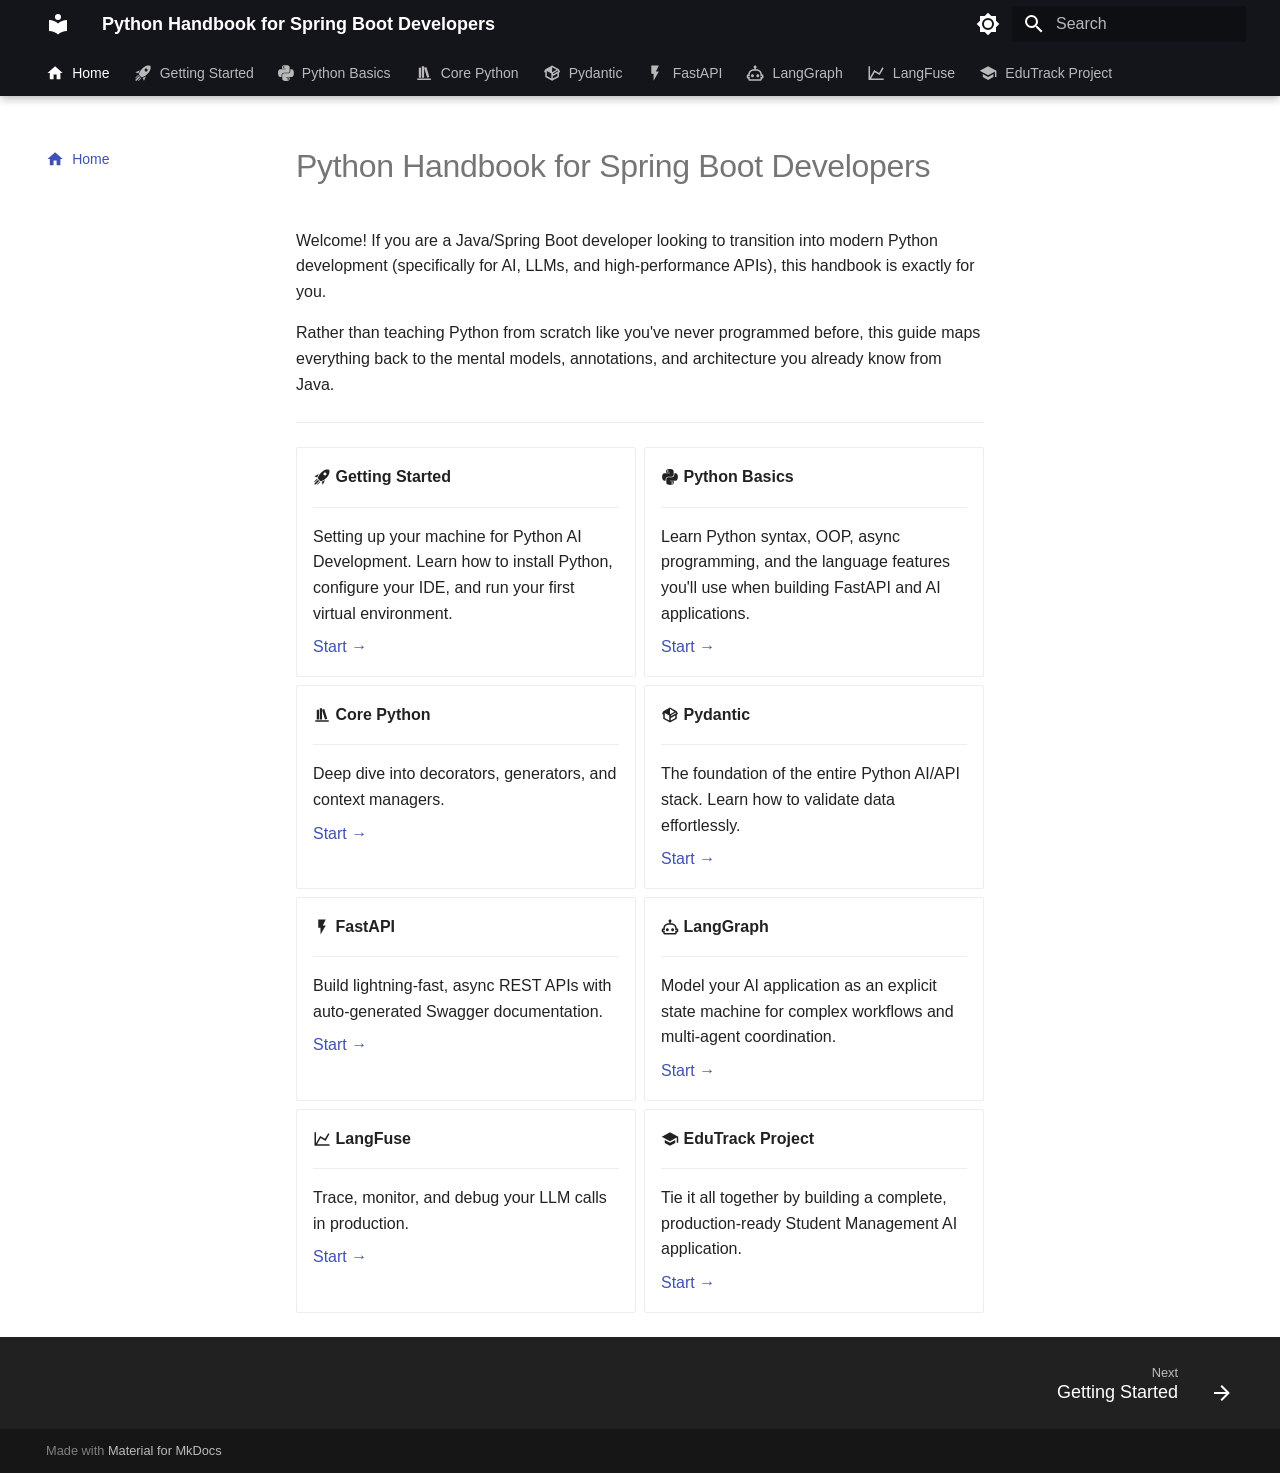
==== commit f1d5e353: "Deployed fab01ee with MkDocs version: 1.6.1" ====
--- a/index.html
+++ b/index.html
@@ -96,7 +96,8 @@
   <nav class="md-header__inner md-grid" aria-label="Header">
     <a href="." title="Python Handbook for Spring Boot Developers" class="md-header__button md-logo" aria-label="Python Handbook for Spring Boot Developers" data-md-component="logo">
       
-  <img src="assets/Accenture-logo.png" alt="logo">
+  
+  <svg xmlns="http://www.w3.org/2000/svg" viewBox="0 0 24 24"><path d="M12 8a3 3 0 0 0 3-3 3 3 0 0 0-3-3 3 3 0 0 0-3 3 3 3 0 0 0 3 3m0 3.54C9.64 9.35 6.5 8 3 8v11c3.5 0 6.64 1.35 9 3.54 2.36-2.19 5.5-3.54 9-3.54V8c-3.5 0-6.64 1.35-9 3.54"/></svg>
 
     </a>
     <label class="md-header__button md-icon" for="__drawer">
@@ -423,7 +424,8 @@
   <label class="md-nav__title" for="__drawer">
     <a href="." title="Python Handbook for Spring Boot Developers" class="md-nav__button md-logo" aria-label="Python Handbook for Spring Boot Developers" data-md-component="logo">
       
-  <img src="assets/Accenture-logo.png" alt="logo">
+  
+  <svg xmlns="http://www.w3.org/2000/svg" viewBox="0 0 24 24"><path d="M12 8a3 3 0 0 0 3-3 3 3 0 0 0-3-3 3 3 0 0 0-3 3 3 3 0 0 0 3 3m0 3.54C9.64 9.35 6.5 8 3 8v11c3.5 0 6.64 1.35 9 3.54 2.36-2.19 5.5-3.54 9-3.54V8c-3.5 0-6.64 1.35-9 3.54"/></svg>
 
     </a>
     Python Handbook for Spring Boot Developers
--- a/stylesheets/extra.css
+++ b/stylesheets/extra.css
@@ -11,8 +11,3 @@
   box-shadow: 0 2px 4px rgba(0,0,0,0.05);
 }
 
-/* Adjust logo sizing in the header */
-.md-header__button.md-logo img {
-  height: 1.4rem; /* Keeps the Accenture logo crisp and perfectly aligned */
-  width: auto;
-}
